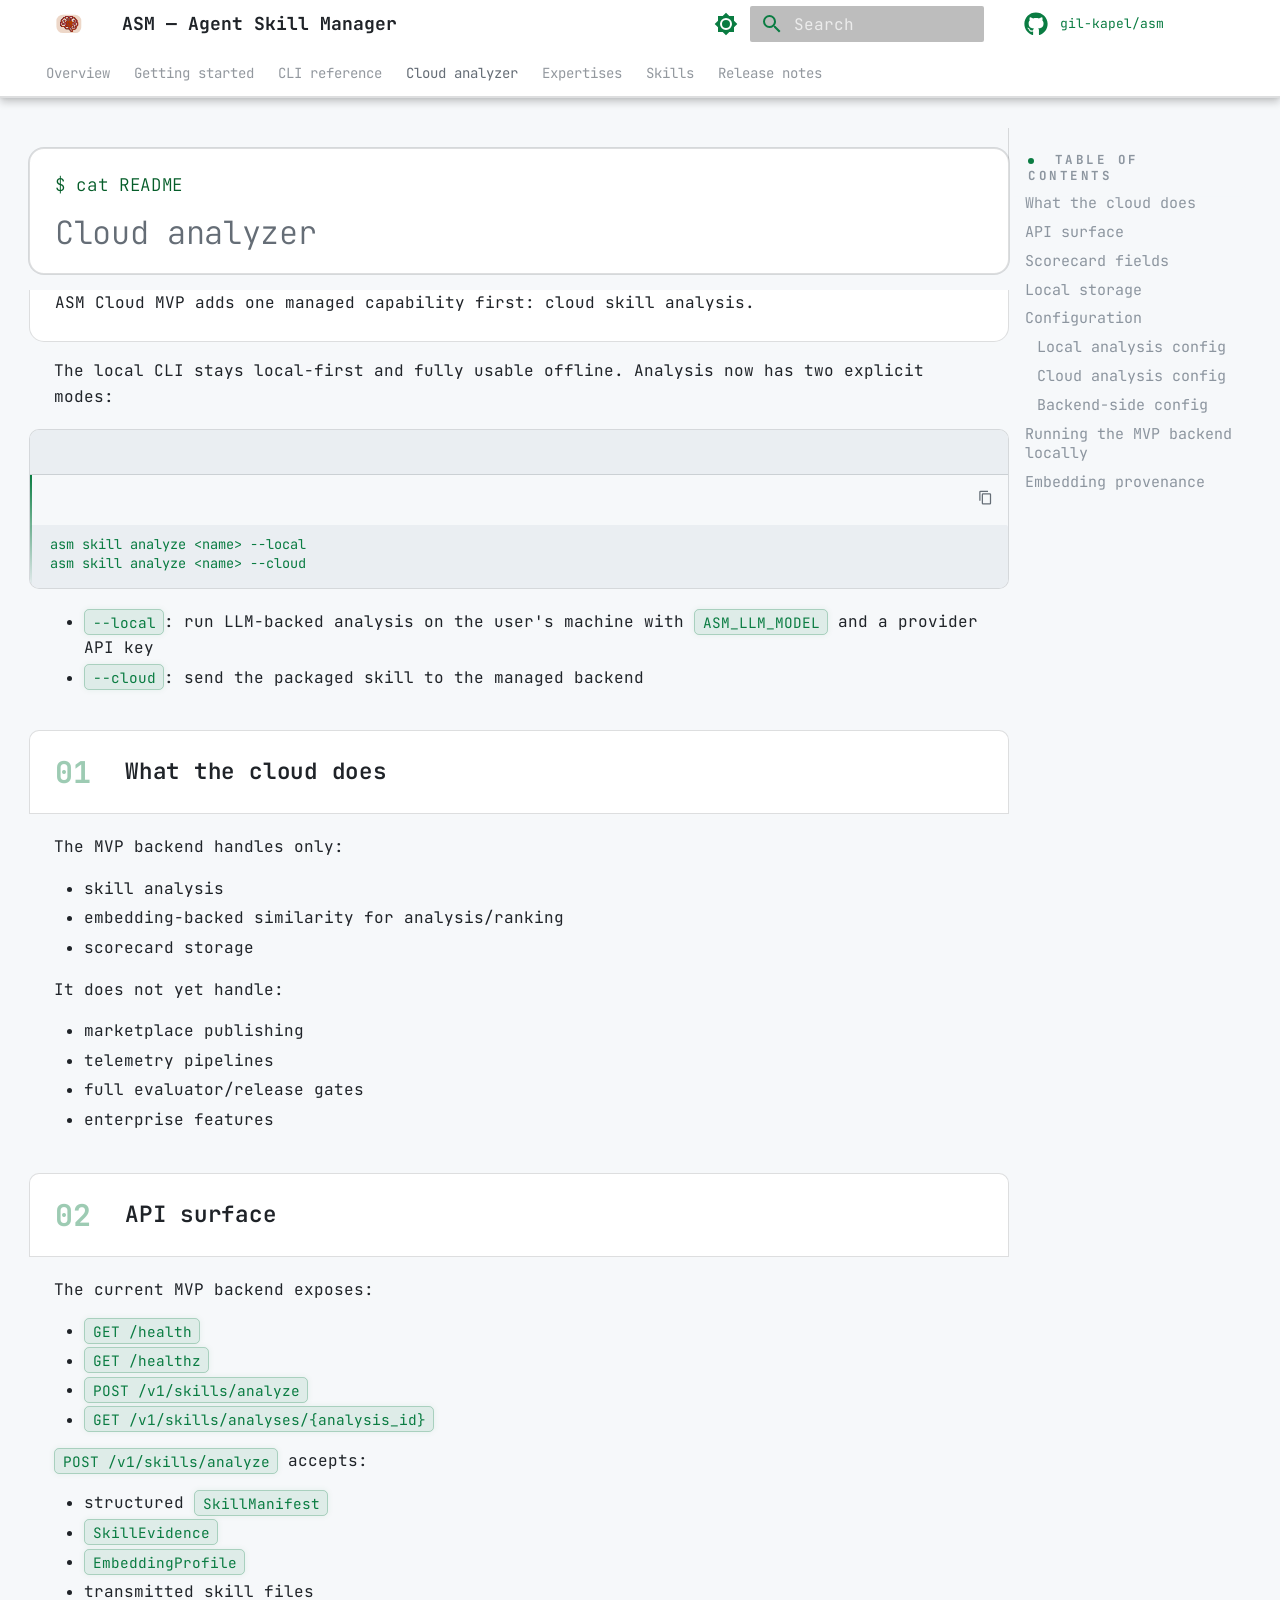
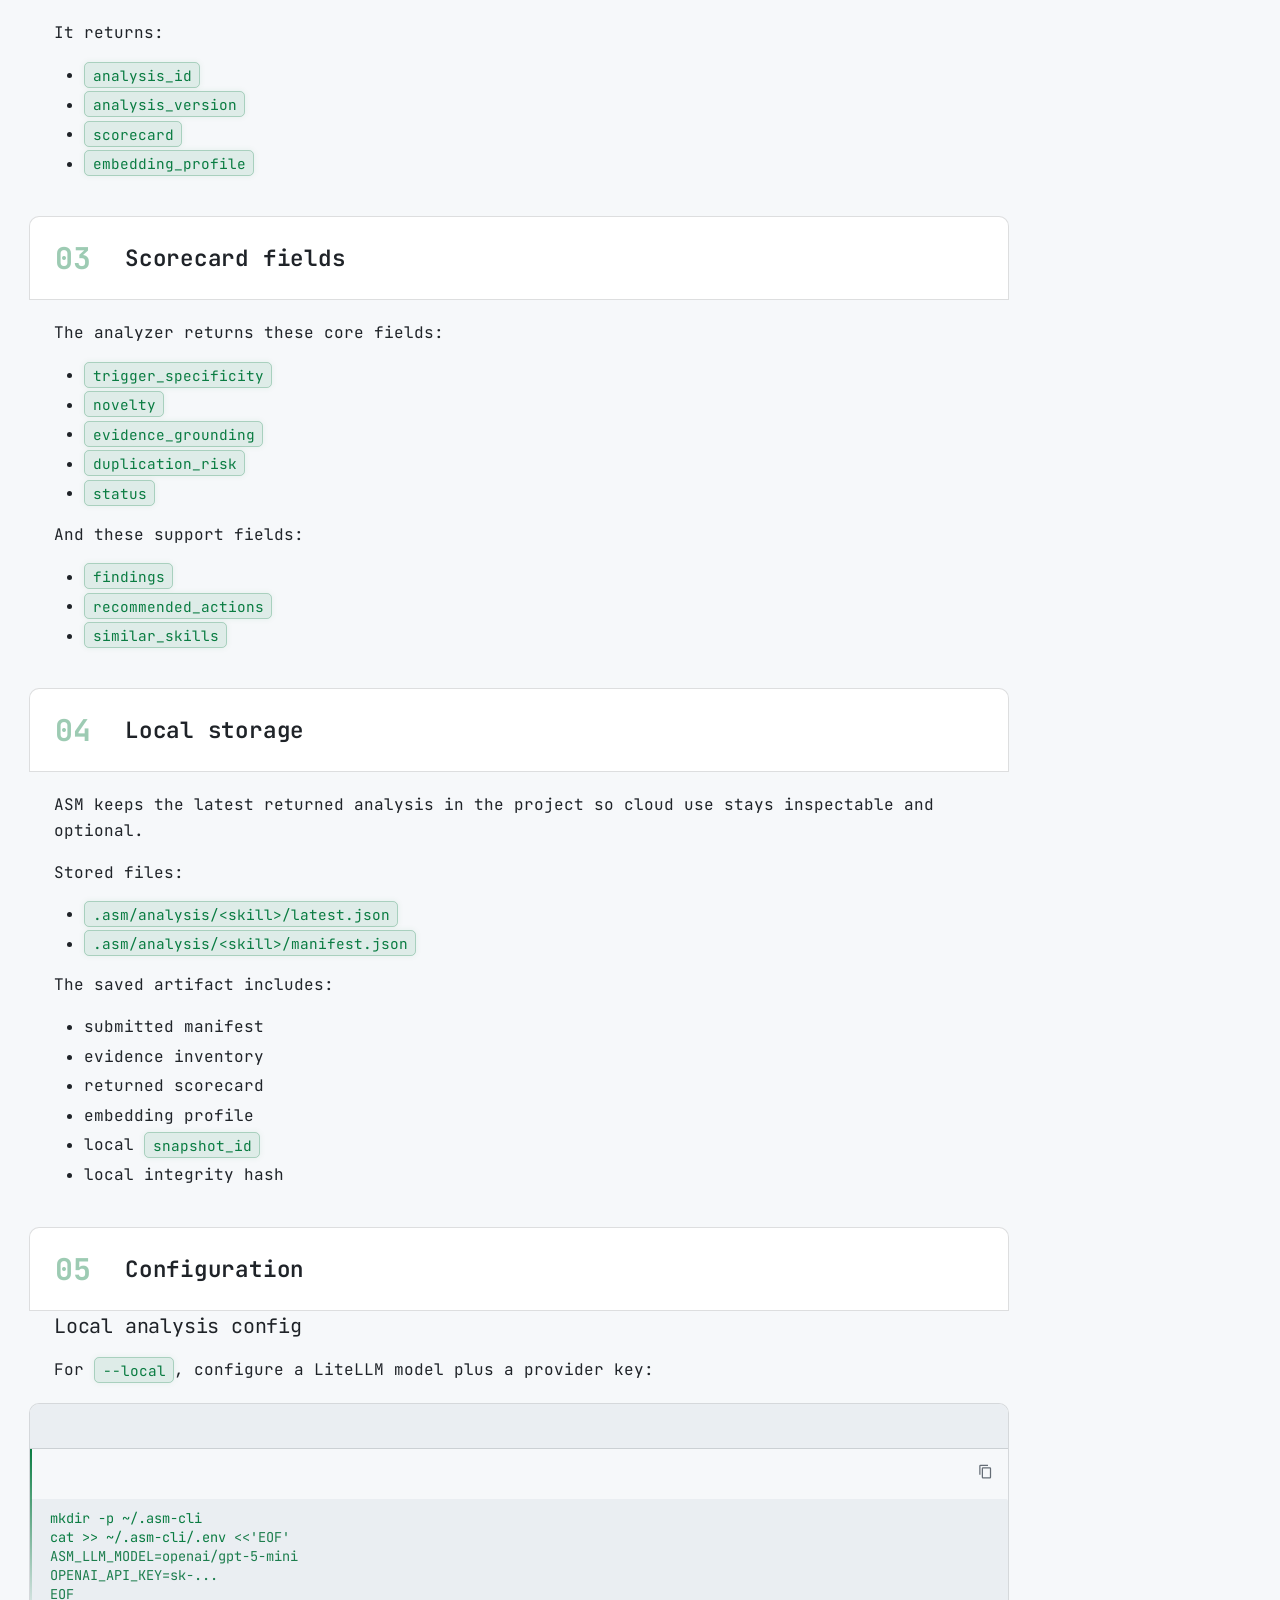
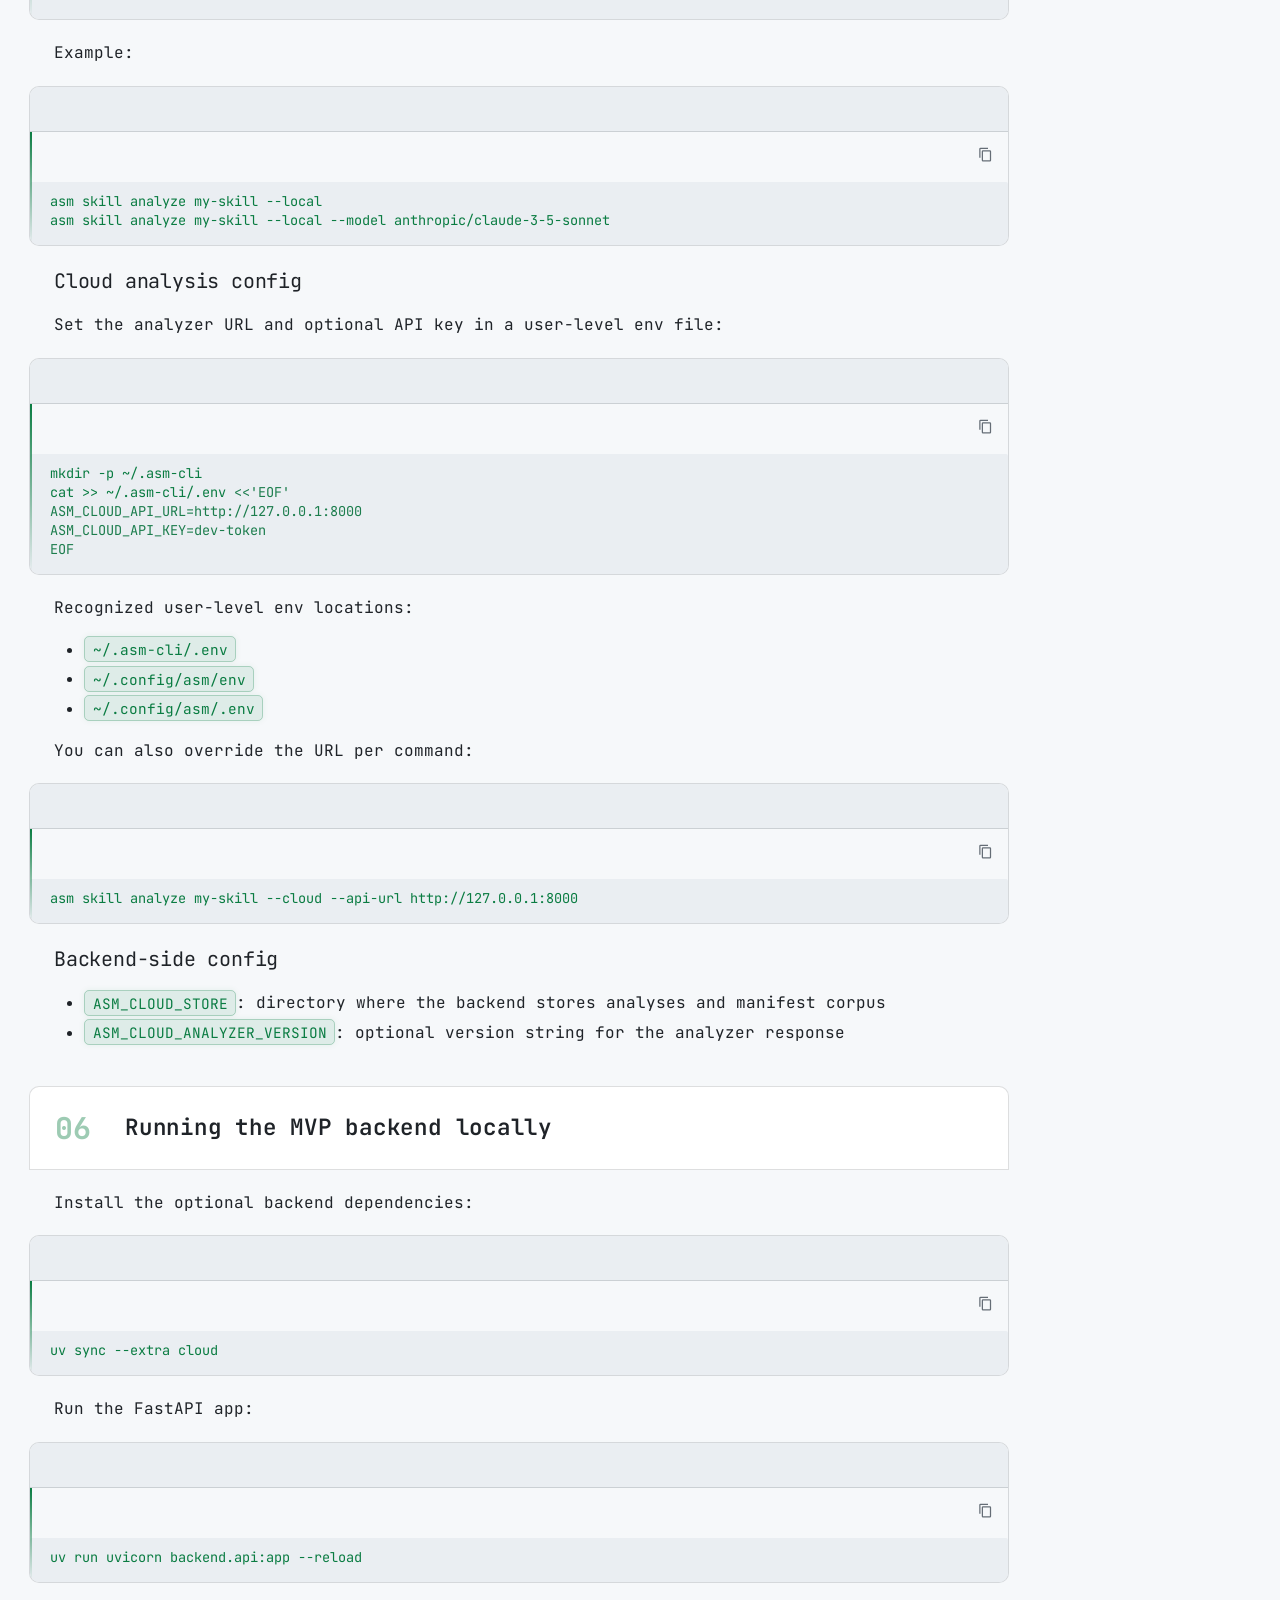
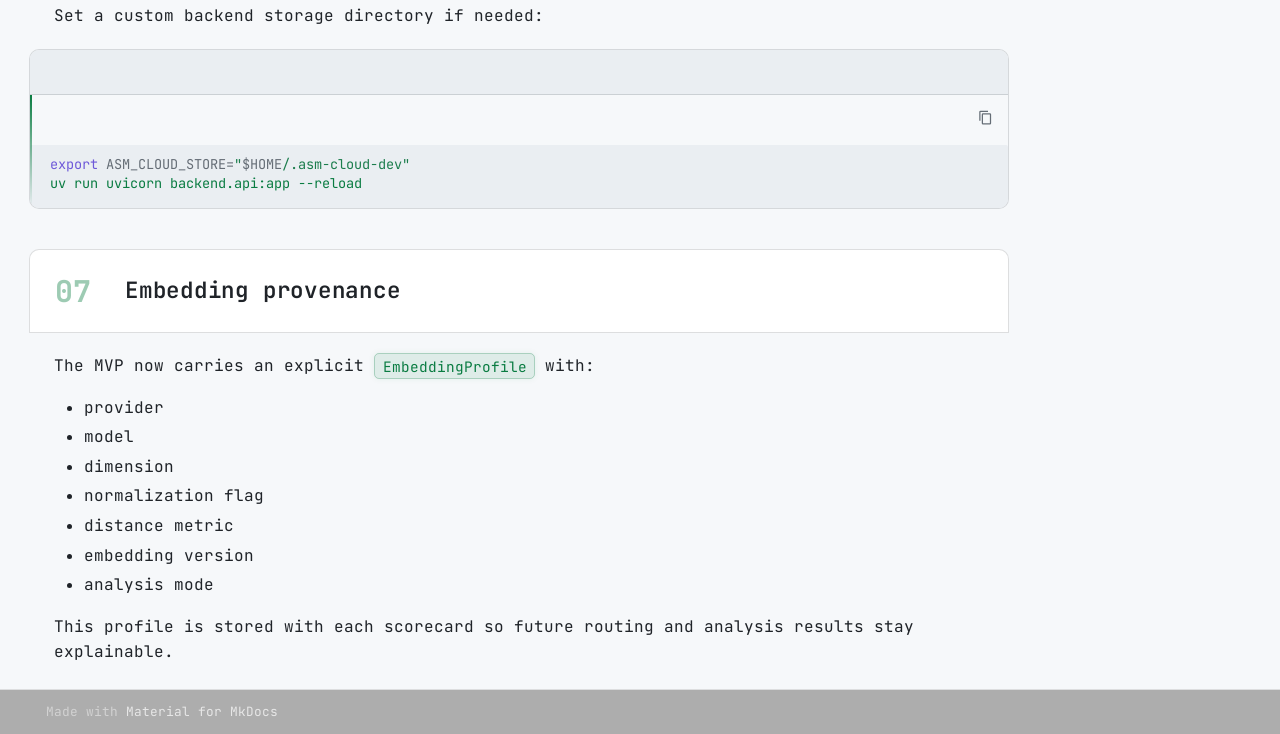
==== site/cloud-analyzer/index.html @ c27825d2 "add site, add skills analyzer and evaluator" ====
<!doctype html>
<html lang="en" class="no-js">
  <head>
    
      <meta charset="utf-8">
      <meta name="viewport" content="width=device-width,initial-scale=1">
      
        <meta name="description" content="Agent Skill Manager — SOTA expertise for IDE agents">
      
      
      
      
        <link rel="prev" href="../cli/">
      
      
        <link rel="next" href="../expertises/">
      
      
        
      
      
      <link rel="icon" href="../assets/asm-logo.svg">
      <meta name="generator" content="mkdocs-1.6.1, mkdocs-material-9.7.3">
    
    
      
        <title>Cloud analyzer - ASM — Agent Skill Manager</title>
      
    
    
      <link rel="stylesheet" href="../assets/stylesheets/main.484c7ddc.min.css">
      
        
        <link rel="stylesheet" href="../assets/stylesheets/palette.ab4e12ef.min.css">
      
      


    
    
      
    
    
      
        
        
        <link rel="preconnect" href="https://fonts.gstatic.com" crossorigin>
        <link rel="stylesheet" href="https://fonts.googleapis.com/css?family=JetBrains+Mono:300,300i,400,400i,700,700i%7CJetBrains+Mono:400,400i,700,700i&display=fallback">
        <style>:root{--md-text-font:"JetBrains Mono";--md-code-font:"JetBrains Mono"}</style>
      
    
    
      <link rel="stylesheet" href="../stylesheets/extra.css">
    
    <script>__md_scope=new URL("..",location),__md_hash=e=>[...e].reduce(((e,_)=>(e<<5)-e+_.charCodeAt(0)),0),__md_get=(e,_=localStorage,t=__md_scope)=>JSON.parse(_.getItem(t.pathname+"."+e)),__md_set=(e,_,t=localStorage,a=__md_scope)=>{try{t.setItem(a.pathname+"."+e,JSON.stringify(_))}catch(e){}}</script>
    
      

    
    
  </head>
  
  
    
    
      
    
    
    
    
    <body dir="ltr" data-md-color-scheme="default" data-md-color-primary="green" data-md-color-accent="cyan">
  
    
    <input class="md-toggle" data-md-toggle="drawer" type="checkbox" id="__drawer" autocomplete="off">
    <input class="md-toggle" data-md-toggle="search" type="checkbox" id="__search" autocomplete="off">
    <label class="md-overlay" for="__drawer"></label>
    <div data-md-component="skip">
      
        
        <a href="#cloud-analyzer" class="md-skip">
          Skip to content
        </a>
      
    </div>
    <div data-md-component="announce">
      
    </div>
    
    
      

  

<header class="md-header md-header--shadow md-header--lifted" data-md-component="header">
  <nav class="md-header__inner md-grid" aria-label="Header">
    <a href=".." title="ASM — Agent Skill Manager" class="md-header__button md-logo" aria-label="ASM — Agent Skill Manager" data-md-component="logo">
      
  <img src="../assets/asm-logo.svg" alt="logo">

    </a>
    <label class="md-header__button md-icon" for="__drawer">
      
      <svg xmlns="http://www.w3.org/2000/svg" viewBox="0 0 24 24"><path d="M3 6h18v2H3zm0 5h18v2H3zm0 5h18v2H3z"/></svg>
    </label>
    <div class="md-header__title" data-md-component="header-title">
      <div class="md-header__ellipsis">
        <div class="md-header__topic">
          <span class="md-ellipsis">
            ASM — Agent Skill Manager
          </span>
        </div>
        <div class="md-header__topic" data-md-component="header-topic">
          <span class="md-ellipsis">
            
              Cloud analyzer
            
          </span>
        </div>
      </div>
    </div>
    
      
        <form class="md-header__option" data-md-component="palette">
  
    
    
    
    <input class="md-option" data-md-color-media="(prefers-color-scheme: light)" data-md-color-scheme="default" data-md-color-primary="green" data-md-color-accent="cyan"  aria-label="Switch to dark mode"  type="radio" name="__palette" id="__palette_0">
    
      <label class="md-header__button md-icon" title="Switch to dark mode" for="__palette_1" hidden>
        <svg xmlns="http://www.w3.org/2000/svg" viewBox="0 0 24 24"><path d="M12 8a4 4 0 0 0-4 4 4 4 0 0 0 4 4 4 4 0 0 0 4-4 4 4 0 0 0-4-4m0 10a6 6 0 0 1-6-6 6 6 0 0 1 6-6 6 6 0 0 1 6 6 6 6 0 0 1-6 6m8-9.31V4h-4.69L12 .69 8.69 4H4v4.69L.69 12 4 15.31V20h4.69L12 23.31 15.31 20H20v-4.69L23.31 12z"/></svg>
      </label>
    
  
    
    
    
    <input class="md-option" data-md-color-media="(prefers-color-scheme: dark)" data-md-color-scheme="slate" data-md-color-primary="green" data-md-color-accent="cyan"  aria-label="Switch to light mode"  type="radio" name="__palette" id="__palette_1">
    
      <label class="md-header__button md-icon" title="Switch to light mode" for="__palette_0" hidden>
        <svg xmlns="http://www.w3.org/2000/svg" viewBox="0 0 24 24"><path d="M12 18c-.89 0-1.74-.2-2.5-.55C11.56 16.5 13 14.42 13 12s-1.44-4.5-3.5-5.45C10.26 6.2 11.11 6 12 6a6 6 0 0 1 6 6 6 6 0 0 1-6 6m8-9.31V4h-4.69L12 .69 8.69 4H4v4.69L.69 12 4 15.31V20h4.69L12 23.31 15.31 20H20v-4.69L23.31 12z"/></svg>
      </label>
    
  
</form>
      
    
    
      <script>var palette=__md_get("__palette");if(palette&&palette.color){if("(prefers-color-scheme)"===palette.color.media){var media=matchMedia("(prefers-color-scheme: light)"),input=document.querySelector(media.matches?"[data-md-color-media='(prefers-color-scheme: light)']":"[data-md-color-media='(prefers-color-scheme: dark)']");palette.color.media=input.getAttribute("data-md-color-media"),palette.color.scheme=input.getAttribute("data-md-color-scheme"),palette.color.primary=input.getAttribute("data-md-color-primary"),palette.color.accent=input.getAttribute("data-md-color-accent")}for(var[key,value]of Object.entries(palette.color))document.body.setAttribute("data-md-color-"+key,value)}</script>
    
    
    
      
      
        <label class="md-header__button md-icon" for="__search">
          
          <svg xmlns="http://www.w3.org/2000/svg" viewBox="0 0 24 24"><path d="M9.5 3A6.5 6.5 0 0 1 16 9.5c0 1.61-.59 3.09-1.56 4.23l.27.27h.79l5 5-1.5 1.5-5-5v-.79l-.27-.27A6.52 6.52 0 0 1 9.5 16 6.5 6.5 0 0 1 3 9.5 6.5 6.5 0 0 1 9.5 3m0 2C7 5 5 7 5 9.5S7 14 9.5 14 14 12 14 9.5 12 5 9.5 5"/></svg>
        </label>
        <div class="md-search" data-md-component="search" role="dialog">
  <label class="md-search__overlay" for="__search"></label>
  <div class="md-search__inner" role="search">
    <form class="md-search__form" name="search">
      <input type="text" class="md-search__input" name="query" aria-label="Search" placeholder="Search" autocapitalize="off" autocorrect="off" autocomplete="off" spellcheck="false" data-md-component="search-query" required>
      <label class="md-search__icon md-icon" for="__search">
        
        <svg xmlns="http://www.w3.org/2000/svg" viewBox="0 0 24 24"><path d="M9.5 3A6.5 6.5 0 0 1 16 9.5c0 1.61-.59 3.09-1.56 4.23l.27.27h.79l5 5-1.5 1.5-5-5v-.79l-.27-.27A6.52 6.52 0 0 1 9.5 16 6.5 6.5 0 0 1 3 9.5 6.5 6.5 0 0 1 9.5 3m0 2C7 5 5 7 5 9.5S7 14 9.5 14 14 12 14 9.5 12 5 9.5 5"/></svg>
        
        <svg xmlns="http://www.w3.org/2000/svg" viewBox="0 0 24 24"><path d="M20 11v2H8l5.5 5.5-1.42 1.42L4.16 12l7.92-7.92L13.5 5.5 8 11z"/></svg>
      </label>
      <nav class="md-search__options" aria-label="Search">
        
        <button type="reset" class="md-search__icon md-icon" title="Clear" aria-label="Clear" tabindex="-1">
          
          <svg xmlns="http://www.w3.org/2000/svg" viewBox="0 0 24 24"><path d="M19 6.41 17.59 5 12 10.59 6.41 5 5 6.41 10.59 12 5 17.59 6.41 19 12 13.41 17.59 19 19 17.59 13.41 12z"/></svg>
        </button>
      </nav>
      
        <div class="md-search__suggest" data-md-component="search-suggest"></div>
      
    </form>
    <div class="md-search__output">
      <div class="md-search__scrollwrap" tabindex="0" data-md-scrollfix>
        <div class="md-search-result" data-md-component="search-result">
          <div class="md-search-result__meta">
            Initializing search
          </div>
          <ol class="md-search-result__list" role="presentation"></ol>
        </div>
      </div>
    </div>
  </div>
</div>
      
    
    
      <div class="md-header__source">
        <a href="https://github.com/gil-kapel/asm" title="Go to repository" class="md-source" data-md-component="source">
  <div class="md-source__icon md-icon">
    
    <svg xmlns="http://www.w3.org/2000/svg" viewBox="0 0 512 512"><!--! Font Awesome Free 7.1.0 by @fontawesome - https://fontawesome.com License - https://fontawesome.com/license/free (Icons: CC BY 4.0, Fonts: SIL OFL 1.1, Code: MIT License) Copyright 2025 Fonticons, Inc.--><path d="M173.9 397.4c0 2-2.3 3.6-5.2 3.6-3.3.3-5.6-1.3-5.6-3.6 0-2 2.3-3.6 5.2-3.6 3-.3 5.6 1.3 5.6 3.6m-31.1-4.5c-.7 2 1.3 4.3 4.3 4.9 2.6 1 5.6 0 6.2-2s-1.3-4.3-4.3-5.2c-2.6-.7-5.5.3-6.2 2.3m44.2-1.7c-2.9.7-4.9 2.6-4.6 4.9.3 2 2.9 3.3 5.9 2.6 2.9-.7 4.9-2.6 4.6-4.6-.3-1.9-3-3.2-5.9-2.9M252.8 8C114.1 8 8 113.3 8 252c0 110.9 69.8 205.8 169.5 239.2 12.8 2.3 17.3-5.6 17.3-12.1 0-6.2-.3-40.4-.3-61.4 0 0-70 15-84.7-29.8 0 0-11.4-29.1-27.8-36.6 0 0-22.9-15.7 1.6-15.4 0 0 24.9 2 38.6 25.8 21.9 38.6 58.6 27.5 72.9 20.9 2.3-16 8.8-27.1 16-33.7-55.9-6.2-112.3-14.3-112.3-110.5 0-27.5 7.6-41.3 23.6-58.9-2.6-6.5-11.1-33.3 2.6-67.9 20.9-6.5 69 27 69 27 20-5.6 41.5-8.5 62.8-8.5s42.8 2.9 62.8 8.5c0 0 48.1-33.6 69-27 13.7 34.7 5.2 61.4 2.6 67.9 16 17.7 25.8 31.5 25.8 58.9 0 96.5-58.9 104.2-114.8 110.5 9.2 7.9 17 22.9 17 46.4 0 33.7-.3 75.4-.3 83.6 0 6.5 4.6 14.4 17.3 12.1C436.2 457.8 504 362.9 504 252 504 113.3 391.5 8 252.8 8M105.2 352.9c-1.3 1-1 3.3.7 5.2 1.6 1.6 3.9 2.3 5.2 1 1.3-1 1-3.3-.7-5.2-1.6-1.6-3.9-2.3-5.2-1m-10.8-8.1c-.7 1.3.3 2.9 2.3 3.9 1.6 1 3.6.7 4.3-.7.7-1.3-.3-2.9-2.3-3.9-2-.6-3.6-.3-4.3.7m32.4 35.6c-1.6 1.3-1 4.3 1.3 6.2 2.3 2.3 5.2 2.6 6.5 1 1.3-1.3.7-4.3-1.3-6.2-2.2-2.3-5.2-2.6-6.5-1m-11.4-14.7c-1.6 1-1.6 3.6 0 5.9s4.3 3.3 5.6 2.3c1.6-1.3 1.6-3.9 0-6.2-1.4-2.3-4-3.3-5.6-2"/></svg>
  </div>
  <div class="md-source__repository">
    gil-kapel/asm
  </div>
</a>
      </div>
    
  </nav>
  
    
      
<nav class="md-tabs" aria-label="Tabs" data-md-component="tabs">
  <div class="md-grid">
    <ul class="md-tabs__list">
      
        
  
  
  
  
    <li class="md-tabs__item">
      <a href=".." class="md-tabs__link">
        
  
  
    
  
  Overview

      </a>
    </li>
  

      
        
  
  
  
  
    <li class="md-tabs__item">
      <a href="../getting-started/" class="md-tabs__link">
        
  
  
    
  
  Getting started

      </a>
    </li>
  

      
        
  
  
  
  
    <li class="md-tabs__item">
      <a href="../cli/" class="md-tabs__link">
        
  
  
    
  
  CLI reference

      </a>
    </li>
  

      
        
  
  
  
    
  
  
    <li class="md-tabs__item md-tabs__item--active">
      <a href="./" class="md-tabs__link">
        
  
  
    
  
  Cloud analyzer

      </a>
    </li>
  

      
        
  
  
  
  
    <li class="md-tabs__item">
      <a href="../expertises/" class="md-tabs__link">
        
  
  
    
  
  Expertises

      </a>
    </li>
  

      
        
  
  
  
  
    
    
      <li class="md-tabs__item">
        <a href="../skills/authoring/" class="md-tabs__link">
          
  
  
  Skills

        </a>
      </li>
    
  

      
        
  
  
  
  
    <li class="md-tabs__item">
      <a href="../releases/" class="md-tabs__link">
        
  
  
    
  
  Release notes

      </a>
    </li>
  

      
    </ul>
  </div>
</nav>
    
  
</header>
    
    <div class="md-container" data-md-component="container">
      
      
        
      
      <main class="md-main" data-md-component="main">
        <div class="md-main__inner md-grid">
          
            
              
              <div class="md-sidebar md-sidebar--primary" data-md-component="sidebar" data-md-type="navigation" >
                <div class="md-sidebar__scrollwrap">
                  <div class="md-sidebar__inner">
                    


  


<nav class="md-nav md-nav--primary md-nav--lifted" aria-label="Navigation" data-md-level="0">
  <label class="md-nav__title" for="__drawer">
    <a href=".." title="ASM — Agent Skill Manager" class="md-nav__button md-logo" aria-label="ASM — Agent Skill Manager" data-md-component="logo">
      
  <img src="../assets/asm-logo.svg" alt="logo">

    </a>
    ASM — Agent Skill Manager
  </label>
  
    <div class="md-nav__source">
      <a href="https://github.com/gil-kapel/asm" title="Go to repository" class="md-source" data-md-component="source">
  <div class="md-source__icon md-icon">
    
    <svg xmlns="http://www.w3.org/2000/svg" viewBox="0 0 512 512"><!--! Font Awesome Free 7.1.0 by @fontawesome - https://fontawesome.com License - https://fontawesome.com/license/free (Icons: CC BY 4.0, Fonts: SIL OFL 1.1, Code: MIT License) Copyright 2025 Fonticons, Inc.--><path d="M173.9 397.4c0 2-2.3 3.6-5.2 3.6-3.3.3-5.6-1.3-5.6-3.6 0-2 2.3-3.6 5.2-3.6 3-.3 5.6 1.3 5.6 3.6m-31.1-4.5c-.7 2 1.3 4.3 4.3 4.9 2.6 1 5.6 0 6.2-2s-1.3-4.3-4.3-5.2c-2.6-.7-5.5.3-6.2 2.3m44.2-1.7c-2.9.7-4.9 2.6-4.6 4.9.3 2 2.9 3.3 5.9 2.6 2.9-.7 4.9-2.6 4.6-4.6-.3-1.9-3-3.2-5.9-2.9M252.8 8C114.1 8 8 113.3 8 252c0 110.9 69.8 205.8 169.5 239.2 12.8 2.3 17.3-5.6 17.3-12.1 0-6.2-.3-40.4-.3-61.4 0 0-70 15-84.7-29.8 0 0-11.4-29.1-27.8-36.6 0 0-22.9-15.7 1.6-15.4 0 0 24.9 2 38.6 25.8 21.9 38.6 58.6 27.5 72.9 20.9 2.3-16 8.8-27.1 16-33.7-55.9-6.2-112.3-14.3-112.3-110.5 0-27.5 7.6-41.3 23.6-58.9-2.6-6.5-11.1-33.3 2.6-67.9 20.9-6.5 69 27 69 27 20-5.6 41.5-8.5 62.8-8.5s42.8 2.9 62.8 8.5c0 0 48.1-33.6 69-27 13.7 34.7 5.2 61.4 2.6 67.9 16 17.7 25.8 31.5 25.8 58.9 0 96.5-58.9 104.2-114.8 110.5 9.2 7.9 17 22.9 17 46.4 0 33.7-.3 75.4-.3 83.6 0 6.5 4.6 14.4 17.3 12.1C436.2 457.8 504 362.9 504 252 504 113.3 391.5 8 252.8 8M105.2 352.9c-1.3 1-1 3.3.7 5.2 1.6 1.6 3.9 2.3 5.2 1 1.3-1 1-3.3-.7-5.2-1.6-1.6-3.9-2.3-5.2-1m-10.8-8.1c-.7 1.3.3 2.9 2.3 3.9 1.6 1 3.6.7 4.3-.7.7-1.3-.3-2.9-2.3-3.9-2-.6-3.6-.3-4.3.7m32.4 35.6c-1.6 1.3-1 4.3 1.3 6.2 2.3 2.3 5.2 2.6 6.5 1 1.3-1.3.7-4.3-1.3-6.2-2.2-2.3-5.2-2.6-6.5-1m-11.4-14.7c-1.6 1-1.6 3.6 0 5.9s4.3 3.3 5.6 2.3c1.6-1.3 1.6-3.9 0-6.2-1.4-2.3-4-3.3-5.6-2"/></svg>
  </div>
  <div class="md-source__repository">
    gil-kapel/asm
  </div>
</a>
    </div>
  
  <ul class="md-nav__list" data-md-scrollfix>
    
      
      
  
  
  
  
    <li class="md-nav__item">
      <a href=".." class="md-nav__link">
        
  
  
  <span class="md-ellipsis">
    
  
    Overview
  

    
  </span>
  
  

      </a>
    </li>
  

    
      
      
  
  
  
  
    <li class="md-nav__item">
      <a href="../getting-started/" class="md-nav__link">
        
  
  
  <span class="md-ellipsis">
    
  
    Getting started
  

    
  </span>
  
  

      </a>
    </li>
  

    
      
      
  
  
  
  
    <li class="md-nav__item">
      <a href="../cli/" class="md-nav__link">
        
  
  
  <span class="md-ellipsis">
    
  
    CLI reference
  

    
  </span>
  
  

      </a>
    </li>
  

    
      
      
  
  
    
  
  
  
    <li class="md-nav__item md-nav__item--active">
      
      <input class="md-nav__toggle md-toggle" type="checkbox" id="__toc">
      
      
        
      
      
        <label class="md-nav__link md-nav__link--active" for="__toc">
          
  
  
  <span class="md-ellipsis">
    
  
    Cloud analyzer
  

    
  </span>
  
  

          <span class="md-nav__icon md-icon"></span>
        </label>
      
      <a href="./" class="md-nav__link md-nav__link--active">
        
  
  
  <span class="md-ellipsis">
    
  
    Cloud analyzer
  

    
  </span>
  
  

      </a>
      
        

<nav class="md-nav md-nav--secondary" aria-label="Table of contents">
  
  
  
    
  
  
    <label class="md-nav__title" for="__toc">
      <span class="md-nav__icon md-icon"></span>
      Table of contents
    </label>
    <ul class="md-nav__list" data-md-component="toc" data-md-scrollfix>
      
        <li class="md-nav__item">
  <a href="#what-the-cloud-does" class="md-nav__link">
    <span class="md-ellipsis">
      
        What the cloud does
      
    </span>
  </a>
  
</li>
      
        <li class="md-nav__item">
  <a href="#api-surface" class="md-nav__link">
    <span class="md-ellipsis">
      
        API surface
      
    </span>
  </a>
  
</li>
      
        <li class="md-nav__item">
  <a href="#scorecard-fields" class="md-nav__link">
    <span class="md-ellipsis">
      
        Scorecard fields
      
    </span>
  </a>
  
</li>
      
        <li class="md-nav__item">
  <a href="#local-storage" class="md-nav__link">
    <span class="md-ellipsis">
      
        Local storage
      
    </span>
  </a>
  
</li>
      
        <li class="md-nav__item">
  <a href="#configuration" class="md-nav__link">
    <span class="md-ellipsis">
      
        Configuration
      
    </span>
  </a>
  
    <nav class="md-nav" aria-label="Configuration">
      <ul class="md-nav__list">
        
          <li class="md-nav__item">
  <a href="#local-analysis-config" class="md-nav__link">
    <span class="md-ellipsis">
      
        Local analysis config
      
    </span>
  </a>
  
</li>
        
          <li class="md-nav__item">
  <a href="#cloud-analysis-config" class="md-nav__link">
    <span class="md-ellipsis">
      
        Cloud analysis config
      
    </span>
  </a>
  
</li>
        
          <li class="md-nav__item">
  <a href="#backend-side-config" class="md-nav__link">
    <span class="md-ellipsis">
      
        Backend-side config
      
    </span>
  </a>
  
</li>
        
      </ul>
    </nav>
  
</li>
      
        <li class="md-nav__item">
  <a href="#running-the-mvp-backend-locally" class="md-nav__link">
    <span class="md-ellipsis">
      
        Running the MVP backend locally
      
    </span>
  </a>
  
</li>
      
        <li class="md-nav__item">
  <a href="#embedding-provenance" class="md-nav__link">
    <span class="md-ellipsis">
      
        Embedding provenance
      
    </span>
  </a>
  
</li>
      
    </ul>
  
</nav>
      
    </li>
  

    
      
      
  
  
  
  
    <li class="md-nav__item">
      <a href="../expertises/" class="md-nav__link">
        
  
  
  <span class="md-ellipsis">
    
  
    Expertises
  

    
  </span>
  
  

      </a>
    </li>
  

    
      
      
  
  
  
  
    
    
    
    
      
      
        
      
    
    
    <li class="md-nav__item md-nav__item--nested">
      
        
        
          
        
        <input class="md-nav__toggle md-toggle md-toggle--indeterminate" type="checkbox" id="__nav_6" >
        
          
          <label class="md-nav__link" for="__nav_6" id="__nav_6_label" tabindex="0">
            
  
  
  <span class="md-ellipsis">
    
  
    Skills
  

    
  </span>
  
  

            <span class="md-nav__icon md-icon"></span>
          </label>
        
        <nav class="md-nav" data-md-level="1" aria-labelledby="__nav_6_label" aria-expanded="false">
          <label class="md-nav__title" for="__nav_6">
            <span class="md-nav__icon md-icon"></span>
            
  
    Skills
  

          </label>
          <ul class="md-nav__list" data-md-scrollfix>
            
              
                
  
  
  
  
    <li class="md-nav__item">
      <a href="../skills/authoring/" class="md-nav__link">
        
  
  
  <span class="md-ellipsis">
    
  
    Authoring skills
  

    
  </span>
  
  

      </a>
    </li>
  

              
            
          </ul>
        </nav>
      
    </li>
  

    
      
      
  
  
  
  
    <li class="md-nav__item">
      <a href="../releases/" class="md-nav__link">
        
  
  
  <span class="md-ellipsis">
    
  
    Release notes
  

    
  </span>
  
  

      </a>
    </li>
  

    
  </ul>
</nav>
                  </div>
                </div>
              </div>
            
            
              
              <div class="md-sidebar md-sidebar--secondary" data-md-component="sidebar" data-md-type="toc" >
                <div class="md-sidebar__scrollwrap">
                  <div class="md-sidebar__inner">
                    

<nav class="md-nav md-nav--secondary" aria-label="Table of contents">
  
  
  
    
  
  
    <label class="md-nav__title" for="__toc">
      <span class="md-nav__icon md-icon"></span>
      Table of contents
    </label>
    <ul class="md-nav__list" data-md-component="toc" data-md-scrollfix>
      
        <li class="md-nav__item">
  <a href="#what-the-cloud-does" class="md-nav__link">
    <span class="md-ellipsis">
      
        What the cloud does
      
    </span>
  </a>
  
</li>
      
        <li class="md-nav__item">
  <a href="#api-surface" class="md-nav__link">
    <span class="md-ellipsis">
      
        API surface
      
    </span>
  </a>
  
</li>
      
        <li class="md-nav__item">
  <a href="#scorecard-fields" class="md-nav__link">
    <span class="md-ellipsis">
      
        Scorecard fields
      
    </span>
  </a>
  
</li>
      
        <li class="md-nav__item">
  <a href="#local-storage" class="md-nav__link">
    <span class="md-ellipsis">
      
        Local storage
      
    </span>
  </a>
  
</li>
      
        <li class="md-nav__item">
  <a href="#configuration" class="md-nav__link">
    <span class="md-ellipsis">
      
        Configuration
      
    </span>
  </a>
  
    <nav class="md-nav" aria-label="Configuration">
      <ul class="md-nav__list">
        
          <li class="md-nav__item">
  <a href="#local-analysis-config" class="md-nav__link">
    <span class="md-ellipsis">
      
        Local analysis config
      
    </span>
  </a>
  
</li>
        
          <li class="md-nav__item">
  <a href="#cloud-analysis-config" class="md-nav__link">
    <span class="md-ellipsis">
      
        Cloud analysis config
      
    </span>
  </a>
  
</li>
        
          <li class="md-nav__item">
  <a href="#backend-side-config" class="md-nav__link">
    <span class="md-ellipsis">
      
        Backend-side config
      
    </span>
  </a>
  
</li>
        
      </ul>
    </nav>
  
</li>
      
        <li class="md-nav__item">
  <a href="#running-the-mvp-backend-locally" class="md-nav__link">
    <span class="md-ellipsis">
      
        Running the MVP backend locally
      
    </span>
  </a>
  
</li>
      
        <li class="md-nav__item">
  <a href="#embedding-provenance" class="md-nav__link">
    <span class="md-ellipsis">
      
        Embedding provenance
      
    </span>
  </a>
  
</li>
      
    </ul>
  
</nav>
                  </div>
                </div>
              </div>
            
          
          
            <div class="md-content" data-md-component="content">
              
              <article class="md-content__inner md-typeset">
                
                  


  
  


<h1 id="cloud-analyzer">Cloud analyzer</h1>
<p>ASM Cloud MVP adds one managed capability first: cloud skill analysis.</p>
<p>The local CLI stays local-first and fully usable offline. Analysis now has two explicit modes:</p>
<div class="highlight"><pre><span></span><code><a id="__codelineno-0-1" name="__codelineno-0-1" href="#__codelineno-0-1"></a>asm<span class="w"> </span>skill<span class="w"> </span>analyze<span class="w"> </span>&lt;name&gt;<span class="w"> </span>--local
<a id="__codelineno-0-2" name="__codelineno-0-2" href="#__codelineno-0-2"></a>asm<span class="w"> </span>skill<span class="w"> </span>analyze<span class="w"> </span>&lt;name&gt;<span class="w"> </span>--cloud
</code></pre></div>
<ul>
<li><code>--local</code>: run LLM-backed analysis on the user's machine with <code>ASM_LLM_MODEL</code> and a provider API key</li>
<li><code>--cloud</code>: send the packaged skill to the managed backend</li>
</ul>
<h2 id="what-the-cloud-does">What the cloud does</h2>
<p>The MVP backend handles only:</p>
<ul>
<li>skill analysis</li>
<li>embedding-backed similarity for analysis/ranking</li>
<li>scorecard storage</li>
</ul>
<p>It does not yet handle:</p>
<ul>
<li>marketplace publishing</li>
<li>telemetry pipelines</li>
<li>full evaluator/release gates</li>
<li>enterprise features</li>
</ul>
<h2 id="api-surface">API surface</h2>
<p>The current MVP backend exposes:</p>
<ul>
<li><code>GET /health</code></li>
<li><code>GET /healthz</code></li>
<li><code>POST /v1/skills/analyze</code></li>
<li><code>GET /v1/skills/analyses/{analysis_id}</code></li>
</ul>
<p><code>POST /v1/skills/analyze</code> accepts:</p>
<ul>
<li>structured <code>SkillManifest</code></li>
<li><code>SkillEvidence</code></li>
<li><code>EmbeddingProfile</code></li>
<li>transmitted skill files</li>
</ul>
<p>It returns:</p>
<ul>
<li><code>analysis_id</code></li>
<li><code>analysis_version</code></li>
<li><code>scorecard</code></li>
<li><code>embedding_profile</code></li>
</ul>
<h2 id="scorecard-fields">Scorecard fields</h2>
<p>The analyzer returns these core fields:</p>
<ul>
<li><code>trigger_specificity</code></li>
<li><code>novelty</code></li>
<li><code>evidence_grounding</code></li>
<li><code>duplication_risk</code></li>
<li><code>status</code></li>
</ul>
<p>And these support fields:</p>
<ul>
<li><code>findings</code></li>
<li><code>recommended_actions</code></li>
<li><code>similar_skills</code></li>
</ul>
<h2 id="local-storage">Local storage</h2>
<p>ASM keeps the latest returned analysis in the project so cloud use stays inspectable and optional.</p>
<p>Stored files:</p>
<ul>
<li><code>.asm/analysis/&lt;skill&gt;/latest.json</code></li>
<li><code>.asm/analysis/&lt;skill&gt;/manifest.json</code></li>
</ul>
<p>The saved artifact includes:</p>
<ul>
<li>submitted manifest</li>
<li>evidence inventory</li>
<li>returned scorecard</li>
<li>embedding profile</li>
<li>local <code>snapshot_id</code></li>
<li>local integrity hash</li>
</ul>
<h2 id="configuration">Configuration</h2>
<h3 id="local-analysis-config">Local analysis config</h3>
<p>For <code>--local</code>, configure a LiteLLM model plus a provider key:</p>
<div class="highlight"><pre><span></span><code><a id="__codelineno-1-1" name="__codelineno-1-1" href="#__codelineno-1-1"></a>mkdir<span class="w"> </span>-p<span class="w"> </span>~/.asm-cli
<a id="__codelineno-1-2" name="__codelineno-1-2" href="#__codelineno-1-2"></a>cat<span class="w"> </span>&gt;&gt;<span class="w"> </span>~/.asm-cli/.env<span class="w"> </span><span class="s">&lt;&lt;&#39;EOF&#39;</span>
<a id="__codelineno-1-3" name="__codelineno-1-3" href="#__codelineno-1-3"></a><span class="s">ASM_LLM_MODEL=openai/gpt-5-mini</span>
<a id="__codelineno-1-4" name="__codelineno-1-4" href="#__codelineno-1-4"></a><span class="s">OPENAI_API_KEY=sk-...</span>
<a id="__codelineno-1-5" name="__codelineno-1-5" href="#__codelineno-1-5"></a><span class="s">EOF</span>
</code></pre></div>
<p>Example:</p>
<div class="highlight"><pre><span></span><code><a id="__codelineno-2-1" name="__codelineno-2-1" href="#__codelineno-2-1"></a>asm<span class="w"> </span>skill<span class="w"> </span>analyze<span class="w"> </span>my-skill<span class="w"> </span>--local
<a id="__codelineno-2-2" name="__codelineno-2-2" href="#__codelineno-2-2"></a>asm<span class="w"> </span>skill<span class="w"> </span>analyze<span class="w"> </span>my-skill<span class="w"> </span>--local<span class="w"> </span>--model<span class="w"> </span>anthropic/claude-3-5-sonnet
</code></pre></div>
<h3 id="cloud-analysis-config">Cloud analysis config</h3>
<p>Set the analyzer URL and optional API key in a user-level env file:</p>
<div class="highlight"><pre><span></span><code><a id="__codelineno-3-1" name="__codelineno-3-1" href="#__codelineno-3-1"></a>mkdir<span class="w"> </span>-p<span class="w"> </span>~/.asm-cli
<a id="__codelineno-3-2" name="__codelineno-3-2" href="#__codelineno-3-2"></a>cat<span class="w"> </span>&gt;&gt;<span class="w"> </span>~/.asm-cli/.env<span class="w"> </span><span class="s">&lt;&lt;&#39;EOF&#39;</span>
<a id="__codelineno-3-3" name="__codelineno-3-3" href="#__codelineno-3-3"></a><span class="s">ASM_CLOUD_API_URL=http://127.0.0.1:8000</span>
<a id="__codelineno-3-4" name="__codelineno-3-4" href="#__codelineno-3-4"></a><span class="s">ASM_CLOUD_API_KEY=dev-token</span>
<a id="__codelineno-3-5" name="__codelineno-3-5" href="#__codelineno-3-5"></a><span class="s">EOF</span>
</code></pre></div>
<p>Recognized user-level env locations:</p>
<ul>
<li><code>~/.asm-cli/.env</code></li>
<li><code>~/.config/asm/env</code></li>
<li><code>~/.config/asm/.env</code></li>
</ul>
<p>You can also override the URL per command:</p>
<div class="highlight"><pre><span></span><code><a id="__codelineno-4-1" name="__codelineno-4-1" href="#__codelineno-4-1"></a>asm<span class="w"> </span>skill<span class="w"> </span>analyze<span class="w"> </span>my-skill<span class="w"> </span>--cloud<span class="w"> </span>--api-url<span class="w"> </span>http://127.0.0.1:8000
</code></pre></div>
<h3 id="backend-side-config">Backend-side config</h3>
<ul>
<li><code>ASM_CLOUD_STORE</code>: directory where the backend stores analyses and manifest corpus</li>
<li><code>ASM_CLOUD_ANALYZER_VERSION</code>: optional version string for the analyzer response</li>
</ul>
<h2 id="running-the-mvp-backend-locally">Running the MVP backend locally</h2>
<p>Install the optional backend dependencies:</p>
<div class="highlight"><pre><span></span><code><a id="__codelineno-5-1" name="__codelineno-5-1" href="#__codelineno-5-1"></a>uv<span class="w"> </span>sync<span class="w"> </span>--extra<span class="w"> </span>cloud
</code></pre></div>
<p>Run the FastAPI app:</p>
<div class="highlight"><pre><span></span><code><a id="__codelineno-6-1" name="__codelineno-6-1" href="#__codelineno-6-1"></a>uv<span class="w"> </span>run<span class="w"> </span>uvicorn<span class="w"> </span>backend.api:app<span class="w"> </span>--reload
</code></pre></div>
<p>Set a custom backend storage directory if needed:</p>
<div class="highlight"><pre><span></span><code><a id="__codelineno-7-1" name="__codelineno-7-1" href="#__codelineno-7-1"></a><span class="nb">export</span><span class="w"> </span><span class="nv">ASM_CLOUD_STORE</span><span class="o">=</span><span class="s2">&quot;</span><span class="nv">$HOME</span><span class="s2">/.asm-cloud-dev&quot;</span>
<a id="__codelineno-7-2" name="__codelineno-7-2" href="#__codelineno-7-2"></a>uv<span class="w"> </span>run<span class="w"> </span>uvicorn<span class="w"> </span>backend.api:app<span class="w"> </span>--reload
</code></pre></div>
<h2 id="embedding-provenance">Embedding provenance</h2>
<p>The MVP now carries an explicit <code>EmbeddingProfile</code> with:</p>
<ul>
<li>provider</li>
<li>model</li>
<li>dimension</li>
<li>normalization flag</li>
<li>distance metric</li>
<li>embedding version</li>
<li>analysis mode</li>
</ul>
<p>This profile is stored with each scorecard so future routing and analysis results stay explainable.</p>







  
  






                
              </article>
            </div>
          
          
<script>var target=document.getElementById(location.hash.slice(1));target&&target.name&&(target.checked=target.name.startsWith("__tabbed_"))</script>
        </div>
        
          <button type="button" class="md-top md-icon" data-md-component="top" hidden>
  
  <svg xmlns="http://www.w3.org/2000/svg" viewBox="0 0 24 24"><path d="M13 20h-2V8l-5.5 5.5-1.42-1.42L12 4.16l7.92 7.92-1.42 1.42L13 8z"/></svg>
  Back to top
</button>
        
      </main>
      
        <footer class="md-footer">
  
  <div class="md-footer-meta md-typeset">
    <div class="md-footer-meta__inner md-grid">
      <div class="md-copyright">
  
  
    Made with
    <a href="https://squidfunk.github.io/mkdocs-material/" target="_blank" rel="noopener">
      Material for MkDocs
    </a>
  
</div>
      
    </div>
  </div>
</footer>
      
    </div>
    <div class="md-dialog" data-md-component="dialog">
      <div class="md-dialog__inner md-typeset"></div>
    </div>
    
    
    
      
      
      <script id="__config" type="application/json">{"annotate": null, "base": "..", "features": ["navigation.sections", "navigation.expand", "navigation.instant", "navigation.tracking", "navigation.tabs", "navigation.tabs.sticky", "navigation.top", "content.code.copy", "search.highlight", "search.suggest", "toc.follow"], "search": "../assets/javascripts/workers/search.2c215733.min.js", "tags": null, "translations": {"clipboard.copied": "Copied to clipboard", "clipboard.copy": "Copy to clipboard", "search.result.more.one": "1 more on this page", "search.result.more.other": "# more on this page", "search.result.none": "No matching documents", "search.result.one": "1 matching document", "search.result.other": "# matching documents", "search.result.placeholder": "Type to start searching", "search.result.term.missing": "Missing", "select.version": "Select version"}, "version": null}</script>
    
    
      <script src="../assets/javascripts/bundle.79ae519e.min.js"></script>
      
    
  </body>
</html>
---- site/assets/stylesheets/main.484c7ddc.min.css ----
@charset "UTF-8";html{-webkit-text-size-adjust:none;-moz-text-size-adjust:none;text-size-adjust:none;box-sizing:border-box}*,:after,:before{box-sizing:inherit}@media (prefers-reduced-motion){*,:after,:before{transition:none!important}}body{margin:0}a,button,input,label{-webkit-tap-highlight-color:transparent}a{color:inherit;text-decoration:none}hr{border:0;box-sizing:initial;display:block;height:.05rem;overflow:visible;padding:0}small{font-size:80%}sub,sup{line-height:1em}img{border-style:none}table{border-collapse:initial;border-spacing:0}td,th{font-weight:400;vertical-align:top}button{background:#0000;border:0;font-family:inherit;font-size:inherit;margin:0;padding:0}input{border:0;outline:none}:root{--md-primary-fg-color:#4051b5;--md-primary-fg-color--light:#5d6cc0;--md-primary-fg-color--dark:#303fa1;--md-primary-bg-color:#fff;--md-primary-bg-color--light:#ffffffb3;--md-accent-fg-color:#526cfe;--md-accent-fg-color--transparent:#526cfe1a;--md-accent-bg-color:#fff;--md-accent-bg-color--light:#ffffffb3}[data-md-color-scheme=default]{color-scheme:light}[data-md-color-scheme=default] img[src$="#gh-dark-mode-only"],[data-md-color-scheme=default] img[src$="#only-dark"]{display:none}:root,[data-md-color-scheme=default]{--md-hue:225deg;--md-default-fg-color:#000000de;--md-default-fg-color--light:#0000008a;--md-default-fg-color--lighter:#00000052;--md-default-fg-color--lightest:#00000012;--md-default-bg-color:#fff;--md-default-bg-color--light:#ffffffb3;--md-default-bg-color--lighter:#ffffff4d;--md-default-bg-color--lightest:#ffffff1f;--md-code-fg-color:#36464e;--md-code-bg-color:#f5f5f5;--md-code-bg-color--light:#f5f5f5b3;--md-code-bg-color--lighter:#f5f5f54d;--md-code-hl-color:#4287ff;--md-code-hl-color--light:#4287ff1a;--md-code-hl-number-color:#d52a2a;--md-code-hl-special-color:#db1457;--md-code-hl-function-color:#a846b9;--md-code-hl-constant-color:#6e59d9;--md-code-hl-keyword-color:#3f6ec6;--md-code-hl-string-color:#1c7d4d;--md-code-hl-name-color:var(--md-code-fg-color);--md-code-hl-operator-color:var(--md-default-fg-color--light);--md-code-hl-punctuation-color:var(--md-default-fg-color--light);--md-code-hl-comment-color:var(--md-default-fg-color--light);--md-code-hl-generic-color:var(--md-default-fg-color--light);--md-code-hl-variable-color:var(--md-default-fg-color--light);--md-typeset-color:var(--md-default-fg-color);--md-typeset-a-color:var(--md-primary-fg-color);--md-typeset-del-color:#f5503d26;--md-typeset-ins-color:#0bd57026;--md-typeset-kbd-color:#fafafa;--md-typeset-kbd-accent-color:#fff;--md-typeset-kbd-border-color:#b8b8b8;--md-typeset-mark-color:#ffff0080;--md-typeset-table-color:#0000001f;--md-typeset-table-color--light:rgba(0,0,0,.035);--md-admonition-fg-color:var(--md-default-fg-color);--md-admonition-bg-color:var(--md-default-bg-color);--md-warning-fg-color:#000000de;--md-warning-bg-color:#ff9;--md-footer-fg-color:#fff;--md-footer-fg-color--light:#ffffffb3;--md-footer-fg-color--lighter:#ffffff73;--md-footer-bg-color:#000000de;--md-footer-bg-color--dark:#00000052;--md-shadow-z1:0 0.2rem 0.5rem #0000000d,0 0 0.05rem #0000001a;--md-shadow-z2:0 0.2rem 0.5rem #0000001a,0 0 0.05rem #00000040;--md-shadow-z3:0 0.2rem 0.5rem #0003,0 0 0.05rem #00000059}.md-icon svg{fill:currentcolor;display:block;height:1.2rem;width:1.2rem}body{-webkit-font-smoothing:antialiased;-moz-osx-font-smoothing:grayscale;--md-text-font-family:var(--md-text-font,_),-apple-system,BlinkMacSystemFont,Helvetica,Arial,sans-serif;--md-code-font-family:var(--md-code-font,_),SFMono-Regular,Consolas,Menlo,monospace}aside,body,input{font-feature-settings:"kern","liga";color:var(--md-typeset-color);font-family:var(--md-text-font-family)}code,kbd,pre{font-feature-settings:"kern";font-family:var(--md-code-font-family)}:root{--md-typeset-table-sort-icon:url('data:image/svg+xml;charset=utf-8,<svg xmlns="http://www.w3.org/2000/svg" viewBox="0 0 24 24"><path d="m18 21-4-4h3V7h-3l4-4 4 4h-3v10h3M2 19v-2h10v2M2 13v-2h7v2M2 7V5h4v2z"/></svg>');--md-typeset-table-sort-icon--asc:url('data:image/svg+xml;charset=utf-8,<svg xmlns="http://www.w3.org/2000/svg" viewBox="0 0 24 24"><path d="M19 17h3l-4 4-4-4h3V3h2M2 17h10v2H2M6 5v2H2V5m0 6h7v2H2z"/></svg>');--md-typeset-table-sort-icon--desc:url('data:image/svg+xml;charset=utf-8,<svg xmlns="http://www.w3.org/2000/svg" viewBox="0 0 24 24"><path d="M19 7h3l-4-4-4 4h3v14h2M2 17h10v2H2M6 5v2H2V5m0 6h7v2H2z"/></svg>')}.md-typeset{-webkit-print-color-adjust:exact;color-adjust:exact;font-size:.8rem;line-height:1.6;overflow-wrap:break-word}@media print{.md-typeset{font-size:.68rem}}.md-typeset blockquote,.md-typeset dl,.md-typeset figure,.md-typeset ol,.md-typeset pre,.md-typeset ul{margin-bottom:1em;margin-top:1em}.md-typeset h1{color:var(--md-default-fg-color--light);font-size:2em;line-height:1.3;margin:0 0 1.25em}.md-typeset h1,.md-typeset h2{font-weight:300;letter-spacing:-.01em}.md-typeset h2{font-size:1.5625em;line-height:1.4;margin:1.6em 0 .64em}.md-typeset h3{font-size:1.25em;font-weight:400;letter-spacing:-.01em;line-height:1.5;margin:1.6em 0 .8em}.md-typeset h2+h3{margin-top:.8em}.md-typeset h4{font-weight:700;letter-spacing:-.01em;margin:1em 0}.md-typeset h5,.md-typeset h6{color:var(--md-default-fg-color--light);font-size:.8em;font-weight:700;letter-spacing:-.01em;margin:1.25em 0}.md-typeset h5{text-transform:uppercase}.md-typeset h5 code{text-transform:none}.md-typeset hr{border-bottom:.05rem solid var(--md-default-fg-color--lightest);display:flow-root;margin:1.5em 0}.md-typeset a{color:var(--md-typeset-a-color);word-break:break-word}.md-typeset a,.md-typeset a:before{transition:color 125ms}.md-typeset a:focus,.md-typeset a:hover{color:var(--md-accent-fg-color)}.md-typeset a:focus code,.md-typeset a:hover code{background-color:var(--md-accent-fg-color--transparent);color:var(--md-accent-fg-color)}.md-typeset a code{color:var(--md-typeset-a-color)}.md-typeset a.focus-visible{outline-color:var(--md-accent-fg-color);outline-offset:.2rem}.md-typeset code,.md-typeset kbd,.md-typeset pre{color:var(--md-code-fg-color);direction:ltr;font-variant-ligatures:none;transition:background-color 125ms}@media print{.md-typeset code,.md-typeset kbd,.md-typeset pre{white-space:pre-wrap}}.md-typeset code{background-color:var(--md-code-bg-color);border-radius:.1rem;-webkit-box-decoration-break:clone;box-decoration-break:clone;font-size:.85em;padding:0 .2941176471em;transition:color 125ms,background-color 125ms;word-break:break-word}.md-typeset code:not(.focus-visible){-webkit-tap-highlight-color:transparent;outline:none}.md-typeset pre{display:flow-root;line-height:1.4;position:relative}.md-typeset pre>code{-webkit-box-decoration-break:slice;box-decoration-break:slice;box-shadow:none;display:block;margin:0;outline-color:var(--md-accent-fg-color);overflow:auto;padding:.7720588235em 1.1764705882em;scrollbar-color:var(--md-default-fg-color--lighter) #0000;scrollbar-width:thin;touch-action:auto;word-break:normal}.md-typeset pre>code:hover{scrollbar-color:var(--md-accent-fg-color) #0000}.md-typeset pre>code::-webkit-scrollbar{height:.2rem;width:.2rem}.md-typeset pre>code::-webkit-scrollbar-thumb{background-color:var(--md-default-fg-color--lighter)}.md-typeset pre>code::-webkit-scrollbar-thumb:hover{background-color:var(--md-accent-fg-color)}.md-typeset kbd{background-color:var(--md-typeset-kbd-color);border-radius:.1rem;box-shadow:0 .1rem 0 .05rem var(--md-typeset-kbd-border-color),0 .1rem 0 var(--md-typeset-kbd-border-color),0 -.1rem .2rem var(--md-typeset-kbd-accent-color) inset;color:var(--md-default-fg-color);display:inline-block;font-size:.75em;padding:0 .6666666667em;vertical-align:text-top;word-break:break-word}.md-typeset mark{background-color:var(--md-typeset-mark-color);-webkit-box-decoration-break:clone;box-decoration-break:clone;color:inherit;word-break:break-word}.md-typeset abbr{cursor:help;text-decoration:none}.md-typeset [data-preview],.md-typeset abbr{border-bottom:.05rem dotted var(--md-default-fg-color--light)}.md-typeset small{opacity:.75}[dir=ltr] .md-typeset sub,[dir=ltr] .md-typeset sup{margin-left:.078125em}[dir=rtl] .md-typeset sub,[dir=rtl] .md-typeset sup{margin-right:.078125em}[dir=ltr] .md-typeset blockquote{padding-left:.6rem}[dir=rtl] .md-typeset blockquote{padding-right:.6rem}[dir=ltr] .md-typeset blockquote{border-left:.2rem solid var(--md-default-fg-color--lighter)}[dir=rtl] .md-typeset blockquote{border-right:.2rem solid var(--md-default-fg-color--lighter)}.md-typeset blockquote{color:var(--md-default-fg-color--light);margin-left:0;margin-right:0}.md-typeset ul{list-style-type:disc}.md-typeset ul[type]{list-style-type:revert-layer}[dir=ltr] .md-typeset ol,[dir=ltr] .md-typeset ul{margin-left:.625em}[dir=rtl] .md-typeset ol,[dir=rtl] .md-typeset ul{margin-right:.625em}.md-typeset ol,.md-typeset ul{padding:0}.md-typeset ol:not([hidden]),.md-typeset ul:not([hidden]){display:flow-root}.md-typeset ol ol,.md-typeset ul ol{list-style-type:lower-alpha}.md-typeset ol ol ol,.md-typeset ul ol ol{list-style-type:lower-roman}.md-typeset ol ol ol ol,.md-typeset ul ol ol ol{list-style-type:upper-alpha}.md-typeset ol ol ol ol ol,.md-typeset ul ol ol ol ol{list-style-type:upper-roman}.md-typeset ol[type],.md-typeset ul[type]{list-style-type:revert-layer}[dir=ltr] .md-typeset ol li,[dir=ltr] .md-typeset ul li{margin-left:1.25em}[dir=rtl] .md-typeset ol li,[dir=rtl] .md-typeset ul li{margin-right:1.25em}.md-typeset ol li,.md-typeset ul li{margin-bottom:.5em}.md-typeset ol li blockquote,.md-typeset ol li p,.md-typeset ul li blockquote,.md-typeset ul li p{margin:.5em 0}.md-typeset ol li:last-child,.md-typeset ul li:last-child{margin-bottom:0}[dir=ltr] .md-typeset ol li ol,[dir=ltr] .md-typeset ol li ul,[dir=ltr] .md-typeset ul li ol,[dir=ltr] .md-typeset ul li ul{margin-left:.625em}[dir=rtl] .md-typeset ol li ol,[dir=rtl] .md-typeset ol li ul,[dir=rtl] .md-typeset ul li ol,[dir=rtl] .md-typeset ul li ul{margin-right:.625em}.md-typeset ol li ol,.md-typeset ol li ul,.md-typeset ul li ol,.md-typeset ul li ul{margin-bottom:.5em;margin-top:.5em}[dir=ltr] .md-typeset dd{margin-left:1.875em}[dir=rtl] .md-typeset dd{margin-right:1.875em}.md-typeset dd{margin-bottom:1.5em;margin-top:1em}.md-typeset img,.md-typeset svg,.md-typeset video{height:auto;max-width:100%}.md-typeset img[align=left]{margin:1em 1em 1em 0}.md-typeset img[align=right]{margin:1em 0 1em 1em}.md-typeset img[align]:only-child{margin-top:0}.md-typeset figure{display:flow-root;margin:1em auto;max-width:100%;text-align:center;width:fit-content}.md-typeset figure img{display:block;margin:0 auto}.md-typeset figcaption{font-style:italic;margin:1em auto;max-width:24rem}.md-typeset iframe{max-width:100%}.md-typeset table:not([class]){background-color:var(--md-default-bg-color);border:.05rem solid var(--md-typeset-table-color);border-radius:.1rem;display:inline-block;font-size:.64rem;max-width:100%;overflow:auto;touch-action:auto}@media print{.md-typeset table:not([class]){display:table}}.md-typeset table:not([class])+*{margin-top:1.5em}.md-typeset table:not([class]) td>:first-child,.md-typeset table:not([class]) th>:first-child{margin-top:0}.md-typeset table:not([class]) td>:last-child,.md-typeset table:not([class]) th>:last-child{margin-bottom:0}.md-typeset table:not([class]) td:not([align]),.md-typeset table:not([class]) th:not([align]){text-align:left}[dir=rtl] .md-typeset table:not([class]) td:not([align]),[dir=rtl] .md-typeset table:not([class]) th:not([align]){text-align:right}.md-typeset table:not([class]) th{font-weight:700;min-width:5rem;padding:.9375em 1.25em;vertical-align:top}.md-typeset table:not([class]) td{border-top:.05rem solid var(--md-typeset-table-color);padding:.9375em 1.25em;vertical-align:top}.md-typeset table:not([class]) tbody tr{transition:background-color 125ms}.md-typeset table:not([class]) tbody tr:hover{background-color:var(--md-typeset-table-color--light);box-shadow:0 .05rem 0 var(--md-default-bg-color) inset}.md-typeset table:not([class]) a{word-break:normal}.md-typeset table th[role=columnheader]{cursor:pointer}[dir=ltr] .md-typeset table th[role=columnheader]:after{margin-left:.5em}[dir=rtl] .md-typeset table th[role=columnheader]:after{margin-right:.5em}.md-typeset table th[role=columnheader]:after{content:"";display:inline-block;height:1.2em;-webkit-mask-image:var(--md-typeset-table-sort-icon);mask-image:var(--md-typeset-table-sort-icon);-webkit-mask-repeat:no-repeat;mask-repeat:no-repeat;-webkit-mask-size:contain;mask-size:contain;transition:background-color 125ms;vertical-align:text-bottom;width:1.2em}.md-typeset table th[role=columnheader]:hover:after{background-color:var(--md-default-fg-color--lighter)}.md-typeset table th[role=columnheader][aria-sort=ascending]:after{background-color:var(--md-default-fg-color--light);-webkit-mask-image:var(--md-typeset-table-sort-icon--asc);mask-image:var(--md-typeset-table-sort-icon--asc)}.md-typeset table th[role=columnheader][aria-sort=descending]:after{background-color:var(--md-default-fg-color--light);-webkit-mask-image:var(--md-typeset-table-sort-icon--desc);mask-image:var(--md-typeset-table-sort-icon--desc)}.md-typeset__scrollwrap{margin:1em -.8rem;overflow-x:auto;touch-action:auto}.md-typeset__table{display:inline-block;margin-bottom:.5em;padding:0 .8rem}@media print{.md-typeset__table{display:block}}html .md-typeset__table table{display:table;margin:0;overflow:hidden;width:100%}@media screen and (max-width:44.984375em){.md-content__inner>pre{margin:1em -.8rem}.md-content__inner>pre code{border-radius:0}}.md-typeset .md-author{border-radius:100%;display:block;flex-shrink:0;height:1.6rem;overflow:hidden;position:relative;transition:color 125ms,transform 125ms;width:1.6rem}.md-typeset .md-author img{display:block}.md-typeset .md-author--more{background:var(--md-default-fg-color--lightest);color:var(--md-default-fg-color--lighter);font-size:.6rem;font-weight:700;line-height:1.6rem;text-align:center}.md-typeset .md-author--long{height:2.4rem;width:2.4rem}.md-typeset a.md-author{transform:scale(1)}.md-typeset a.md-author img{border-radius:100%;filter:grayscale(100%) opacity(75%);transition:filter 125ms}.md-typeset a.md-author:focus,.md-typeset a.md-author:hover{transform:scale(1.1);z-index:1}.md-typeset a.md-author:focus img,.md-typeset a.md-author:hover img{filter:grayscale(0)}.md-banner{background-color:var(--md-footer-bg-color);color:var(--md-footer-fg-color);overflow:auto}@media print{.md-banner{display:none}}.md-banner--warning{background-color:var(--md-warning-bg-color);color:var(--md-warning-fg-color)}.md-banner__inner{font-size:.7rem;margin:.6rem auto;padding:0 .8rem}[dir=ltr] .md-banner__button{float:right}[dir=rtl] .md-banner__button{float:left}.md-banner__button{color:inherit;cursor:pointer;transition:opacity .25s}.no-js .md-banner__button{display:none}.md-banner__button:hover{opacity:.7}html{font-size:125%;height:100%;overflow-x:hidden}@media screen and (min-width:100em){html{font-size:137.5%}}@media screen and (min-width:125em){html{font-size:150%}}body{background-color:var(--md-default-bg-color);display:flex;flex-direction:column;font-size:.5rem;min-height:100%;position:relative;width:100%}@media print{body{display:block}}@media screen and (max-width:59.984375em){body[data-md-scrolllock]{position:fixed}}.md-grid{margin-left:auto;margin-right:auto;max-width:61rem}.md-container{display:flex;flex-direction:column;flex-grow:1}@media print{.md-container{display:block}}.md-main{flex-grow:1}.md-main__inner{display:flex;height:100%;margin-top:1.5rem}.md-ellipsis{overflow:hidden;text-overflow:ellipsis}.md-toggle{display:none}.md-option{height:0;opacity:0;position:absolute;width:0}.md-option:checked+label:not([hidden]){display:block}.md-option.focus-visible+label{outline-color:var(--md-accent-fg-color);outline-style:auto}.md-skip{background-color:var(--md-default-fg-color);border-radius:.1rem;color:var(--md-default-bg-color);font-size:.64rem;margin:.5rem;opacity:0;outline-color:var(--md-accent-fg-color);padding:.3rem .5rem;position:fixed;transform:translateY(.4rem);z-index:-1}.md-skip:focus{opacity:1;transform:translateY(0);transition:transform .25s cubic-bezier(.4,0,.2,1),opacity 175ms 75ms;z-index:10}@page{margin:25mm}:root{--md-clipboard-icon:url('data:image/svg+xml;charset=utf-8,<svg xmlns="http://www.w3.org/2000/svg" viewBox="0 0 24 24"><path d="M19 21H8V7h11m0-2H8a2 2 0 0 0-2 2v14a2 2 0 0 0 2 2h11a2 2 0 0 0 2-2V7a2 2 0 0 0-2-2m-3-4H4a2 2 0 0 0-2 2v14h2V3h12z"/></svg>')}.md-clipboard{border-radius:.1rem;color:var(--md-default-fg-color--lightest);cursor:pointer;height:1.5em;outline-color:var(--md-accent-fg-color);outline-offset:.1rem;transition:color .25s;width:1.5em;z-index:1}@media print{.md-clipboard{display:none}}.md-clipboard:not(.focus-visible){-webkit-tap-highlight-color:transparent;outline:none}:hover>.md-clipboard{color:var(--md-default-fg-color--light)}.md-clipboard:focus,.md-clipboard:hover{color:var(--md-accent-fg-color)}.md-clipboard:after{background-color:currentcolor;content:"";display:block;height:1.125em;margin:0 auto;-webkit-mask-image:var(--md-clipboard-icon);mask-image:var(--md-clipboard-icon);-webkit-mask-position:center;mask-position:center;-webkit-mask-repeat:no-repeat;mask-repeat:no-repeat;-webkit-mask-size:contain;mask-size:contain;width:1.125em}.md-clipboard--inline{cursor:pointer}.md-clipboard--inline code{transition:color .25s,background-color .25s}.md-clipboard--inline:focus code,.md-clipboard--inline:hover code{background-color:var(--md-accent-fg-color--transparent);color:var(--md-accent-fg-color)}:root{--md-code-select-icon:url('data:image/svg+xml;charset=utf-8,<svg xmlns="http://www.w3.org/2000/svg" viewBox="0 0 24 24"><path d="M19 19h-4v2h4c1.1 0 2-.9 2-2v-4h-2m0-12h-4v2h4v4h2V5c0-1.1-.9-2-2-2M5 5h4V3H5c-1.1 0-2 .9-2 2v4h2m0 6H3v4c0 1.1.9 2 2 2h4v-2H5zm2-4h2v2H7zm4 0h2v2h-2zm4 0h2v2h-2zM7 7h2v2H7zm4 0h2v2h-2zm4 0h2v2h-2zm-8 8h2v2H7zm4 0h2v2h-2zm4 0h2v2h-2z"/></svg>');--md-code-copy-icon:url('data:image/svg+xml;charset=utf-8,<svg xmlns="http://www.w3.org/2000/svg" viewBox="0 0 24 24"><path d="M19 21H8V7h11m0-2H8a2 2 0 0 0-2 2v14a2 2 0 0 0 2 2h11a2 2 0 0 0 2-2V7a2 2 0 0 0-2-2m-3-4H4a2 2 0 0 0-2 2v14h2V3h12z"/></svg>')}.md-typeset .md-code__content{display:grid}.md-code__nav{background-color:var(--md-code-bg-color--lighter);border-radius:.1rem;display:flex;gap:.2rem;padding:.2rem;position:absolute;right:.25em;top:.25em;transition:background-color .25s;z-index:1}:hover>.md-code__nav{background-color:var(--md-code-bg-color--light)}.md-code__button{color:var(--md-default-fg-color--lightest);cursor:pointer;display:block;height:1.5em;outline-color:var(--md-accent-fg-color);outline-offset:.1rem;transition:color .25s;width:1.5em}:hover>*>.md-code__button{color:var(--md-default-fg-color--light)}.md-code__button.focus-visible,.md-code__button:hover{color:var(--md-accent-fg-color)}.md-code__button--active{color:var(--md-default-fg-color)!important}.md-code__button:after{background-color:currentcolor;content:"";display:block;height:1.125em;margin:0 auto;-webkit-mask-position:center;mask-position:center;-webkit-mask-repeat:no-repeat;mask-repeat:no-repeat;-webkit-mask-size:contain;mask-size:contain;width:1.125em}.md-code__button[data-md-type=select]:after{-webkit-mask-image:var(--md-code-select-icon);mask-image:var(--md-code-select-icon)}.md-code__button[data-md-type=copy]:after{-webkit-mask-image:var(--md-code-copy-icon);mask-image:var(--md-code-copy-icon)}@keyframes consent{0%{opacity:0;transform:translateY(100%)}to{opacity:1;transform:translateY(0)}}@keyframes overlay{0%{opacity:0}to{opacity:1}}.md-consent__overlay{animation:overlay .25s both;-webkit-backdrop-filter:blur(.1rem);backdrop-filter:blur(.1rem);background-color:#0000008a;height:100%;opacity:1;position:fixed;top:0;width:100%;z-index:5}.md-consent__inner{animation:consent .5s cubic-bezier(.1,.7,.1,1) both;background-color:var(--md-default-bg-color);border:0;border-radius:.1rem;bottom:0;box-shadow:0 0 .2rem #0000001a,0 .2rem .4rem #0003;max-height:100%;overflow:auto;padding:0;position:fixed;width:100%;z-index:5}.md-consent__form{padding:.8rem}.md-consent__settings{display:none;margin:1em 0}input:checked+.md-consent__settings{display:block}.md-consent__controls{margin-bottom:.8rem}.md-typeset .md-consent__controls .md-button{display:inline}@media screen and (max-width:44.984375em){.md-typeset .md-consent__controls .md-button{display:block;margin-top:.4rem;text-align:center;width:100%}}.md-consent label{cursor:pointer}.md-content{flex-grow:1;min-width:0}.md-content__inner{margin:0 .8rem 1.2rem;padding-top:.6rem}@media screen and (min-width:76.25em){[dir=ltr] .md-sidebar--primary:not([hidden])~.md-content>.md-content__inner{margin-left:1.2rem}[dir=ltr] .md-sidebar--secondary:not([hidden])~.md-content>.md-content__inner,[dir=rtl] .md-sidebar--primary:not([hidden])~.md-content>.md-content__inner{margin-right:1.2rem}[dir=rtl] .md-sidebar--secondary:not([hidden])~.md-content>.md-content__inner{margin-left:1.2rem}}.md-content__inner:before{content:"";display:block;height:.4rem}.md-content__inner>:last-child{margin-bottom:0}[dir=ltr] .md-content__button{float:right}[dir=rtl] .md-content__button{float:left}[dir=ltr] .md-content__button{margin-left:.4rem}[dir=rtl] .md-content__button{margin-right:.4rem}.md-content__button{margin:.4rem 0;padding:0}@media print{.md-content__button{display:none}}.md-typeset .md-content__button{color:var(--md-default-fg-color--lighter)}.md-content__button svg{display:inline;vertical-align:top}[dir=rtl] .md-content__button svg{transform:scaleX(-1)}[dir=ltr] .md-dialog{right:.8rem}[dir=rtl] .md-dialog{left:.8rem}.md-dialog{background-color:var(--md-default-fg-color);border-radius:.1rem;bottom:.8rem;box-shadow:var(--md-shadow-z3);min-width:11.1rem;opacity:0;padding:.4rem .6rem;pointer-events:none;position:fixed;transform:translateY(100%);transition:transform 0ms .4s,opacity .4s;z-index:4}@media print{.md-dialog{display:none}}.md-dialog--active{opacity:1;pointer-events:auto;transform:translateY(0);transition:transform .4s cubic-bezier(.075,.85,.175,1),opacity .4s}.md-dialog__inner{color:var(--md-default-bg-color);font-size:.7rem}.md-feedback{margin:2em 0 1em;text-align:center}.md-feedback fieldset{border:none;margin:0;padding:0}.md-feedback__title{font-weight:700;margin:1em auto}.md-feedback__inner{position:relative}.md-feedback__list{display:flex;flex-wrap:wrap;place-content:baseline center;position:relative}.md-feedback__list:hover .md-icon:not(:disabled){color:var(--md-default-fg-color--lighter)}:disabled .md-feedback__list{min-height:1.8rem}.md-feedback__icon{color:var(--md-default-fg-color--light);cursor:pointer;flex-shrink:0;margin:0 .1rem;transition:color 125ms}.md-feedback__icon:not(:disabled).md-icon:hover{color:var(--md-accent-fg-color)}.md-feedback__icon:disabled{color:var(--md-default-fg-color--lightest);pointer-events:none}.md-feedback__note{opacity:0;position:relative;transform:translateY(.4rem);transition:transform .4s cubic-bezier(.1,.7,.1,1),opacity .15s}.md-feedback__note>*{margin:0 auto;max-width:16rem}:disabled .md-feedback__note{opacity:1;transform:translateY(0)}@media print{.md-feedback{display:none}}.md-footer{background-color:var(--md-footer-bg-color);color:var(--md-footer-fg-color)}@media print{.md-footer{display:none}}.md-footer__inner{justify-content:space-between;overflow:auto;padding:.2rem}.md-footer__inner:not([hidden]){display:flex}.md-footer__link{align-items:end;display:flex;flex-grow:0.01;margin-bottom:.4rem;margin-top:1rem;max-width:100%;outline-color:var(--md-accent-fg-color);overflow:hidden;transition:opacity .25s}.md-footer__link:focus,.md-footer__link:hover{opacity:.7}[dir=rtl] .md-footer__link svg{transform:scaleX(-1)}@media screen and (max-width:44.984375em){.md-footer__link--prev{flex-shrink:0}.md-footer__link--prev .md-footer__title{display:none}}[dir=ltr] .md-footer__link--next{margin-left:auto}[dir=rtl] .md-footer__link--next{margin-right:auto}.md-footer__link--next{text-align:right}[dir=rtl] .md-footer__link--next{text-align:left}.md-footer__title{flex-grow:1;font-size:.9rem;margin-bottom:.7rem;max-width:calc(100% - 2.4rem);padding:0 1rem;white-space:nowrap}.md-footer__button{margin:.2rem;padding:.4rem}.md-footer__direction{font-size:.64rem;opacity:.7}.md-footer-meta{background-color:var(--md-footer-bg-color--dark)}.md-footer-meta__inner{display:flex;flex-wrap:wrap;justify-content:space-between;padding:.2rem}html .md-footer-meta.md-typeset a{color:var(--md-footer-fg-color--light)}html .md-footer-meta.md-typeset a:focus,html .md-footer-meta.md-typeset a:hover{color:var(--md-footer-fg-color)}.md-copyright{color:var(--md-footer-fg-color--lighter);font-size:.64rem;margin:auto .6rem;padding:.4rem 0;width:100%}@media screen and (min-width:45em){.md-copyright{width:auto}}.md-copyright__highlight{color:var(--md-footer-fg-color--light)}.md-social{display:inline-flex;gap:.2rem;margin:0 .4rem;padding:.2rem 0 .6rem}@media screen and (min-width:45em){.md-social{padding:.6rem 0}}.md-social__link{display:inline-block;height:1.6rem;text-align:center;width:1.6rem}.md-social__link:before{line-height:1.9}.md-social__link svg{fill:currentcolor;max-height:.8rem;vertical-align:-25%}.md-typeset .md-button{border:.1rem solid;border-radius:.1rem;color:var(--md-primary-fg-color);cursor:pointer;display:inline-block;font-weight:700;padding:.625em 2em;transition:color 125ms,background-color 125ms,border-color 125ms}.md-typeset .md-button--primary{background-color:var(--md-primary-fg-color);border-color:var(--md-primary-fg-color);color:var(--md-primary-bg-color)}.md-typeset .md-button:focus,.md-typeset .md-button:hover{background-color:var(--md-accent-fg-color);border-color:var(--md-accent-fg-color);color:var(--md-accent-bg-color)}[dir=ltr] .md-typeset .md-input{border-top-left-radius:.1rem}[dir=ltr] .md-typeset .md-input,[dir=rtl] .md-typeset .md-input{border-top-right-radius:.1rem}[dir=rtl] .md-typeset .md-input{border-top-left-radius:.1rem}.md-typeset .md-input{border-bottom:.1rem solid var(--md-default-fg-color--lighter);box-shadow:var(--md-shadow-z1);font-size:.8rem;height:1.8rem;padding:0 .6rem;transition:border .25s,box-shadow .25s}.md-typeset .md-input:focus,.md-typeset .md-input:hover{border-bottom-color:var(--md-accent-fg-color);box-shadow:var(--md-shadow-z2)}.md-typeset .md-input--stretch{width:100%}.md-header{background-color:var(--md-primary-fg-color);box-shadow:0 0 .2rem #0000,0 .2rem .4rem #0000;color:var(--md-primary-bg-color);display:block;left:0;position:sticky;right:0;top:0;z-index:4}@media print{.md-header{display:none}}.md-header[hidden]{transform:translateY(-100%);transition:transform .25s cubic-bezier(.8,0,.6,1),box-shadow .25s}.md-header--shadow{box-shadow:0 0 .2rem #0000001a,0 .2rem .4rem #0003;transition:transform .25s cubic-bezier(.1,.7,.1,1),box-shadow .25s}.md-header__inner{align-items:center;display:flex;padding:0 .2rem}.md-header__button{color:currentcolor;cursor:pointer;margin:.2rem;outline-color:var(--md-accent-fg-color);padding:.4rem;position:relative;transition:opacity .25s;vertical-align:middle;z-index:1}.md-header__button:hover{opacity:.7}.md-header__button:not([hidden]){display:inline-block}.md-header__button:not(.focus-visible){-webkit-tap-highlight-color:transparent;outline:none}.md-header__button.md-logo{margin:.2rem;padding:.4rem}@media screen and (max-width:76.234375em){.md-header__button.md-logo{display:none}}.md-header__button.md-logo img,.md-header__button.md-logo svg{fill:currentcolor;display:block;height:1.2rem;width:auto}@media screen and (min-width:60em){.md-header__button[for=__search]{display:none}}.no-js .md-header__button[for=__search]{display:none}[dir=rtl] .md-header__button[for=__search] svg{transform:scaleX(-1)}@media screen and (min-width:76.25em){.md-header__button[for=__drawer]{display:none}}.md-header__topic{display:flex;max-width:100%;position:absolute;transition:transform .4s cubic-bezier(.1,.7,.1,1),opacity .15s;white-space:nowrap}.md-header__topic+.md-header__topic{opacity:0;pointer-events:none;transform:translateX(1.25rem);transition:transform .4s cubic-bezier(1,.7,.1,.1),opacity .15s;z-index:-1}[dir=rtl] .md-header__topic+.md-header__topic{transform:translateX(-1.25rem)}.md-header__topic:first-child{font-weight:700}[dir=ltr] .md-header__title{margin-left:1rem;margin-right:.4rem}[dir=rtl] .md-header__title{margin-left:.4rem;margin-right:1rem}.md-header__title{flex-grow:1;font-size:.9rem;height:2.4rem;line-height:2.4rem}.md-header__title--active .md-header__topic{opacity:0;pointer-events:none;transform:translateX(-1.25rem);transition:transform .4s cubic-bezier(1,.7,.1,.1),opacity .15s;z-index:-1}[dir=rtl] .md-header__title--active .md-header__topic{transform:translateX(1.25rem)}.md-header__title--active .md-header__topic+.md-header__topic{opacity:1;pointer-events:auto;transform:translateX(0);transition:transform .4s cubic-bezier(.1,.7,.1,1),opacity .15s;z-index:0}.md-header__title>.md-header__ellipsis{height:100%;position:relative;width:100%}.md-header__option{display:flex;flex-shrink:0;max-width:100%;transition:max-width 0ms .25s,opacity .25s .25s;white-space:nowrap}[data-md-toggle=search]:checked~.md-header .md-header__option{max-width:0;opacity:0;transition:max-width 0ms,opacity 0ms}.md-header__option>input{bottom:0}.md-header__source{display:none}@media screen and (min-width:60em){[dir=ltr] .md-header__source{margin-left:1rem}[dir=rtl] .md-header__source{margin-right:1rem}.md-header__source{display:block;max-width:11.7rem;width:11.7rem}}@media screen and (min-width:76.25em){[dir=ltr] .md-header__source{margin-left:1.4rem}[dir=rtl] .md-header__source{margin-right:1.4rem}}.md-meta{color:var(--md-default-fg-color--light);font-size:.7rem;line-height:1.3}.md-meta__list{display:inline-flex;flex-wrap:wrap;list-style:none;margin:0;padding:0}.md-meta__item:not(:last-child):after{content:"·";margin-left:.2rem;margin-right:.2rem}.md-meta__link{color:var(--md-typeset-a-color)}.md-meta__link:focus,.md-meta__link:hover{color:var(--md-accent-fg-color)}.md-draft{background-color:#ff1744;border-radius:.125em;color:#fff;display:inline-block;font-weight:700;padding-left:.5714285714em;padding-right:.5714285714em}:root{--md-nav-icon--prev:url('data:image/svg+xml;charset=utf-8,<svg xmlns="http://www.w3.org/2000/svg" viewBox="0 0 24 24"><path d="M20 11v2H8l5.5 5.5-1.42 1.42L4.16 12l7.92-7.92L13.5 5.5 8 11z"/></svg>');--md-nav-icon--next:url('data:image/svg+xml;charset=utf-8,<svg xmlns="http://www.w3.org/2000/svg" viewBox="0 0 24 24"><path d="M8.59 16.58 13.17 12 8.59 7.41 10 6l6 6-6 6z"/></svg>');--md-toc-icon:url('data:image/svg+xml;charset=utf-8,<svg xmlns="http://www.w3.org/2000/svg" viewBox="0 0 24 24"><path d="M3 9h14V7H3zm0 4h14v-2H3zm0 4h14v-2H3zm16 0h2v-2h-2zm0-10v2h2V7zm0 6h2v-2h-2z"/></svg>')}.md-nav{font-size:.7rem;line-height:1.3}.md-nav__title{color:var(--md-default-fg-color--light);display:block;font-weight:700;overflow:hidden;padding:0 .6rem;text-overflow:ellipsis}.md-nav__title .md-nav__button{display:none}.md-nav__title .md-nav__button img{height:100%;width:auto}.md-nav__title .md-nav__button.md-logo img,.md-nav__title .md-nav__button.md-logo svg{fill:currentcolor;display:block;height:2.4rem;max-width:100%;object-fit:contain;width:auto}.md-nav__list{list-style:none;margin:0;padding:0}.md-nav__link{align-items:flex-start;display:flex;gap:.4rem;margin-top:.625em;scroll-snap-align:start;transition:color 125ms}.md-nav__link--passed,.md-nav__link--passed code{color:var(--md-default-fg-color--light)}.md-nav__item .md-nav__link--active,.md-nav__item .md-nav__link--active code{color:var(--md-typeset-a-color)}.md-nav__link .md-ellipsis{position:relative}.md-nav__link .md-ellipsis code{word-break:normal}[dir=ltr] .md-nav__link .md-icon:last-child{margin-left:auto}[dir=rtl] .md-nav__link .md-icon:last-child{margin-right:auto}.md-nav__link .md-typeset{font-size:.7rem;line-height:1.3}.md-nav__link svg{fill:currentcolor;flex-shrink:0;height:1.3em;position:relative}.md-nav__link[for]:focus,.md-nav__link[for]:hover,.md-nav__link[href]:focus,.md-nav__link[href]:hover{color:var(--md-accent-fg-color);cursor:pointer}.md-nav__link[for]:focus code,.md-nav__link[for]:hover code,.md-nav__link[href]:focus code,.md-nav__link[href]:hover code{background-color:var(--md-accent-fg-color--transparent);color:var(--md-accent-fg-color)}.md-nav__link.focus-visible{outline-color:var(--md-accent-fg-color);outline-offset:.2rem}.md-nav--primary .md-nav__link[for=__toc]{display:none}.md-nav--primary .md-nav__link[for=__toc] .md-icon:after{background-color:currentcolor;display:block;height:100%;-webkit-mask-image:var(--md-toc-icon);mask-image:var(--md-toc-icon);width:100%}.md-nav--primary .md-nav__link[for=__toc]~.md-nav{display:none}.md-nav__container>.md-nav__link{margin-top:0}.md-nav__container>.md-nav__link:first-child{flex-grow:1;min-width:0}.md-nav__icon{flex-shrink:0}.md-nav__source{display:none}@media screen and (max-width:76.234375em){.md-nav--primary,.md-nav--primary .md-nav{background-color:var(--md-default-bg-color);display:flex;flex-direction:column;height:100%;left:0;position:absolute;right:0;top:0;z-index:1}.md-nav--primary .md-nav__item,.md-nav--primary .md-nav__title{font-size:.8rem;line-height:1.5}.md-nav--primary .md-nav__title{background-color:var(--md-default-fg-color--lightest);color:var(--md-default-fg-color--light);cursor:pointer;height:5.6rem;line-height:2.4rem;padding:3rem .8rem .2rem;position:relative;white-space:nowrap}[dir=ltr] .md-nav--primary .md-nav__title .md-nav__icon{left:.4rem}[dir=rtl] .md-nav--primary .md-nav__title .md-nav__icon{right:.4rem}.md-nav--primary .md-nav__title .md-nav__icon{display:block;height:1.2rem;margin:.2rem;position:absolute;top:.4rem;width:1.2rem}.md-nav--primary .md-nav__title .md-nav__icon:after{background-color:currentcolor;content:"";display:block;height:100%;-webkit-mask-image:var(--md-nav-icon--prev);mask-image:var(--md-nav-icon--prev);-webkit-mask-position:center;mask-position:center;-webkit-mask-repeat:no-repeat;mask-repeat:no-repeat;-webkit-mask-size:contain;mask-size:contain;width:100%}.md-nav--primary .md-nav__title~.md-nav__list{background-color:var(--md-default-bg-color);box-shadow:0 .05rem 0 var(--md-default-fg-color--lightest) inset;overflow-y:auto;scroll-snap-type:y mandatory;touch-action:pan-y}.md-nav--primary .md-nav__title~.md-nav__list>:first-child{border-top:0}.md-nav--primary .md-nav__title[for=__drawer]{background-color:var(--md-primary-fg-color);color:var(--md-primary-bg-color);font-weight:700}.md-nav--primary .md-nav__title .md-logo{display:block;left:.2rem;margin:.2rem;padding:.4rem;position:absolute;right:.2rem;top:.2rem}.md-nav--primary .md-nav__list{flex:1}.md-nav--primary .md-nav__item{border-top:.05rem solid var(--md-default-fg-color--lightest)}.md-nav--primary .md-nav__item--active>.md-nav__link{color:var(--md-typeset-a-color)}.md-nav--primary .md-nav__item--active>.md-nav__link:focus,.md-nav--primary .md-nav__item--active>.md-nav__link:hover{color:var(--md-accent-fg-color)}.md-nav--primary .md-nav__link{margin-top:0;padding:.6rem .8rem}.md-nav--primary .md-nav__link svg{margin-top:.1em}.md-nav--primary .md-nav__link>.md-nav__link{padding:0}[dir=ltr] .md-nav--primary .md-nav__link .md-nav__icon{margin-right:-.2rem}[dir=rtl] .md-nav--primary .md-nav__link .md-nav__icon{margin-left:-.2rem}.md-nav--primary .md-nav__link .md-nav__icon{font-size:1.2rem;height:1.2rem;width:1.2rem}.md-nav--primary .md-nav__link .md-nav__icon:after{background-color:currentcolor;content:"";display:block;height:100%;-webkit-mask-image:var(--md-nav-icon--next);mask-image:var(--md-nav-icon--next);-webkit-mask-position:center;mask-position:center;-webkit-mask-repeat:no-repeat;mask-repeat:no-repeat;-webkit-mask-size:contain;mask-size:contain;width:100%}[dir=rtl] .md-nav--primary .md-nav__icon:after{transform:scale(-1)}.md-nav--primary .md-nav--secondary .md-nav{background-color:initial;position:static}[dir=ltr] .md-nav--primary .md-nav--secondary .md-nav .md-nav__link{padding-left:1.4rem}[dir=rtl] .md-nav--primary .md-nav--secondary .md-nav .md-nav__link{padding-right:1.4rem}[dir=ltr] .md-nav--primary .md-nav--secondary .md-nav .md-nav .md-nav__link{padding-left:2rem}[dir=rtl] .md-nav--primary .md-nav--secondary .md-nav .md-nav .md-nav__link{padding-right:2rem}[dir=ltr] .md-nav--primary .md-nav--secondary .md-nav .md-nav .md-nav .md-nav__link{padding-left:2.6rem}[dir=rtl] .md-nav--primary .md-nav--secondary .md-nav .md-nav .md-nav .md-nav__link{padding-right:2.6rem}[dir=ltr] .md-nav--primary .md-nav--secondary .md-nav .md-nav .md-nav .md-nav .md-nav__link{padding-left:3.2rem}[dir=rtl] .md-nav--primary .md-nav--secondary .md-nav .md-nav .md-nav .md-nav .md-nav__link{padding-right:3.2rem}.md-nav--secondary{background-color:initial}.md-nav__toggle~.md-nav{display:flex;opacity:0;transform:translateX(100%);transition:transform .25s cubic-bezier(.8,0,.6,1),opacity 125ms 50ms}[dir=rtl] .md-nav__toggle~.md-nav{transform:translateX(-100%)}.md-nav__toggle:checked~.md-nav{opacity:1;transform:translateX(0);transition:transform .25s cubic-bezier(.4,0,.2,1),opacity 125ms 125ms}.md-nav__toggle:checked~.md-nav>.md-nav__list{backface-visibility:hidden}}@media screen and (max-width:59.984375em){.md-nav--primary .md-nav__link[for=__toc]{display:flex}.md-nav--primary .md-nav__link[for=__toc] .md-icon:after{content:""}.md-nav--primary .md-nav__link[for=__toc]+.md-nav__link{display:none}.md-nav--primary .md-nav__link[for=__toc]~.md-nav{display:flex}.md-nav__source{background-color:var(--md-primary-fg-color--dark);color:var(--md-primary-bg-color);display:block;padding:0 .2rem}}@media screen and (min-width:60em) and (max-width:76.234375em){.md-nav--integrated .md-nav__link[for=__toc]{display:flex}.md-nav--integrated .md-nav__link[for=__toc] .md-icon:after{content:""}.md-nav--integrated .md-nav__link[for=__toc]+.md-nav__link{display:none}.md-nav--integrated .md-nav__link[for=__toc]~.md-nav{display:flex}}@media screen and (min-width:60em){.md-nav{margin-bottom:-.4rem}.md-nav--secondary .md-nav__title{background:var(--md-default-bg-color);box-shadow:0 0 .4rem .4rem var(--md-default-bg-color);position:sticky;top:0;z-index:1}.md-nav--secondary .md-nav__title[for=__toc]{scroll-snap-align:start}.md-nav--secondary .md-nav__title .md-nav__icon{display:none}[dir=ltr] .md-nav--secondary .md-nav__list{padding-left:.6rem}[dir=rtl] .md-nav--secondary .md-nav__list{padding-right:.6rem}.md-nav--secondary .md-nav__list{padding-bottom:.4rem}[dir=ltr] .md-nav--secondary .md-nav__item>.md-nav__link{margin-right:.4rem}[dir=rtl] .md-nav--secondary .md-nav__item>.md-nav__link{margin-left:.4rem}}@media screen and (min-width:76.25em){.md-nav{margin-bottom:-.4rem;transition:max-height .25s cubic-bezier(.86,0,.07,1)}.md-nav--primary .md-nav__title{background:var(--md-default-bg-color);box-shadow:0 0 .4rem .4rem var(--md-default-bg-color);position:sticky;top:0;z-index:1}.md-nav--primary .md-nav__title[for=__drawer]{scroll-snap-align:start}.md-nav--primary .md-nav__title .md-nav__icon{display:none}[dir=ltr] .md-nav--primary .md-nav__list{padding-left:.6rem}[dir=rtl] .md-nav--primary .md-nav__list{padding-right:.6rem}.md-nav--primary .md-nav__list{padding-bottom:.4rem}[dir=ltr] .md-nav--primary .md-nav__item>.md-nav__link{margin-right:.4rem}[dir=rtl] .md-nav--primary .md-nav__item>.md-nav__link{margin-left:.4rem}.md-nav__toggle~.md-nav{display:grid;grid-template-rows:minmax(.4rem,0fr);opacity:0;transition:grid-template-rows .25s cubic-bezier(.86,0,.07,1),opacity .25s,visibility 0ms .25s;visibility:collapse}.md-nav__toggle~.md-nav>.md-nav__list{overflow:hidden}.md-nav__toggle.md-toggle--indeterminate~.md-nav,.md-nav__toggle:checked~.md-nav{grid-template-rows:minmax(.4rem,1fr);opacity:1;transition:grid-template-rows .25s cubic-bezier(.86,0,.07,1),opacity .15s .1s,visibility 0ms;visibility:visible}.md-nav__toggle.md-toggle--indeterminate~.md-nav{transition:none}.md-nav__item--nested>.md-nav>.md-nav__title{display:none}.md-nav__item--section{display:block;margin:1.25em 0}.md-nav__item--section:last-child{margin-bottom:0}.md-nav__item--section>.md-nav__link{font-weight:700}.md-nav__item--section>.md-nav__link[for]{color:var(--md-default-fg-color--light)}.md-nav__item--section>.md-nav__link:not(.md-nav__container){pointer-events:none}.md-nav__item--section>.md-nav__link .md-icon,.md-nav__item--section>.md-nav__link>[for]{display:none}[dir=ltr] .md-nav__item--section>.md-nav{margin-left:-.6rem}[dir=rtl] .md-nav__item--section>.md-nav{margin-right:-.6rem}.md-nav__item--section>.md-nav{display:block;opacity:1;visibility:visible}.md-nav__item--section>.md-nav>.md-nav__list>.md-nav__item{padding:0}.md-nav__icon{border-radius:100%;height:.9rem;transition:background-color .25s;width:.9rem}.md-nav__icon:hover{background-color:var(--md-accent-fg-color--transparent)}.md-nav__icon:after{background-color:currentcolor;border-radius:100%;content:"";display:inline-block;height:100%;-webkit-mask-image:var(--md-nav-icon--next);mask-image:var(--md-nav-icon--next);-webkit-mask-position:center;mask-position:center;-webkit-mask-repeat:no-repeat;mask-repeat:no-repeat;-webkit-mask-size:contain;mask-size:contain;transition:transform .25s;vertical-align:-.1rem;width:100%}[dir=rtl] .md-nav__icon:after{transform:rotate(180deg)}.md-nav__item--nested .md-nav__toggle:checked~.md-nav__link .md-nav__icon:after,.md-nav__item--nested .md-toggle--indeterminate~.md-nav__link .md-nav__icon:after{transform:rotate(90deg)}.md-nav--lifted>.md-nav__list>.md-nav__item,.md-nav--lifted>.md-nav__title{display:none}.md-nav--lifted>.md-nav__list>.md-nav__item--active{display:block}.md-nav--lifted>.md-nav__list>.md-nav__item--active>.md-nav__link{background:var(--md-default-bg-color);box-shadow:0 0 .4rem .4rem var(--md-default-bg-color);margin-top:0;position:sticky;top:0;z-index:1}.md-nav--lifted>.md-nav__list>.md-nav__item--active>.md-nav__link:not(.md-nav__container){pointer-events:none}.md-nav--lifted>.md-nav__list>.md-nav__item--active.md-nav__item--section{margin:0}[dir=ltr] .md-nav--lifted>.md-nav__list>.md-nav__item>.md-nav:not(.md-nav--secondary){margin-left:-.6rem}[dir=rtl] .md-nav--lifted>.md-nav__list>.md-nav__item>.md-nav:not(.md-nav--secondary){margin-right:-.6rem}.md-nav--lifted>.md-nav__list>.md-nav__item>[for]{color:var(--md-default-fg-color--light)}.md-nav--lifted .md-nav[data-md-level="1"]{grid-template-rows:minmax(.4rem,1fr);opacity:1;visibility:visible}[dir=ltr] .md-nav--integrated>.md-nav__list>.md-nav__item--active .md-nav--secondary{border-left:.05rem solid var(--md-primary-fg-color)}[dir=rtl] .md-nav--integrated>.md-nav__list>.md-nav__item--active .md-nav--secondary{border-right:.05rem solid var(--md-primary-fg-color)}.md-nav--integrated>.md-nav__list>.md-nav__item--active .md-nav--secondary{display:block;margin-bottom:1.25em;opacity:1;visibility:visible}.md-nav--integrated>.md-nav__list>.md-nav__item--active .md-nav--secondary>.md-nav__list{overflow:visible;padding-bottom:0}.md-nav--integrated>.md-nav__list>.md-nav__item--active .md-nav--secondary>.md-nav__title{display:none}}.md-pagination{font-size:.8rem;font-weight:700;gap:.4rem}.md-pagination,.md-pagination>*{align-items:center;display:flex;justify-content:center}.md-pagination>*{border-radius:.2rem;height:1.8rem;min-width:1.8rem;text-align:center}.md-pagination__current{background-color:var(--md-default-fg-color--lightest);color:var(--md-default-fg-color--light)}.md-pagination__link{transition:color 125ms,background-color 125ms}.md-pagination__link:focus,.md-pagination__link:hover{background-color:var(--md-accent-fg-color--transparent);color:var(--md-accent-fg-color)}.md-pagination__link:focus svg,.md-pagination__link:hover svg{color:var(--md-accent-fg-color)}.md-pagination__link.focus-visible{outline-color:var(--md-accent-fg-color);outline-offset:.2rem}.md-pagination__link svg{fill:currentcolor;color:var(--md-default-fg-color--lighter);display:block;max-height:100%;width:1.2rem}:root{--md-path-icon:url('data:image/svg+xml;charset=utf-8,<svg xmlns="http://www.w3.org/2000/svg" viewBox="0 0 24 24"><path d="M8.59 16.58 13.17 12 8.59 7.41 10 6l6 6-6 6z"/></svg>')}.md-path{font-size:.7rem;margin:0 .8rem;overflow:auto;padding-top:1.2rem}.md-path:not([hidden]){display:block}@media screen and (min-width:76.25em){.md-path{margin:0 1.2rem}}.md-path__list{align-items:center;display:flex;gap:.2rem;list-style:none;margin:0;padding:0}.md-path__item:not(:first-child){display:inline-flex;gap:.2rem;white-space:nowrap}.md-path__item:not(:first-child):before{background-color:var(--md-default-fg-color--lighter);content:"";display:inline;height:.8rem;-webkit-mask-image:var(--md-path-icon);mask-image:var(--md-path-icon);width:.8rem}.md-path__link{align-items:center;color:var(--md-default-fg-color--light);display:flex}.md-path__link:focus,.md-path__link:hover{color:var(--md-accent-fg-color)}:root{--md-post-pin-icon:url('data:image/svg+xml;charset=utf-8,<svg xmlns="http://www.w3.org/2000/svg" viewBox="0 0 24 24"><path d="M16 12V4h1V2H7v2h1v8l-2 2v2h5.2v6h1.6v-6H18v-2z"/></svg>')}.md-post__back{border-bottom:.05rem solid var(--md-default-fg-color--lightest);margin-bottom:1.2rem;padding-bottom:1.2rem}@media screen and (max-width:76.234375em){.md-post__back{display:none}}[dir=rtl] .md-post__back svg{transform:scaleX(-1)}.md-post__authors{display:flex;flex-direction:column;gap:.6rem;margin:0 .6rem 1.2rem}.md-post .md-post__meta a{transition:color 125ms}.md-post .md-post__meta a:focus,.md-post .md-post__meta a:hover{color:var(--md-accent-fg-color)}.md-post__title{color:var(--md-default-fg-color--light);font-weight:700}.md-post--excerpt{margin-bottom:3.2rem}.md-post--excerpt .md-post__header{align-items:center;display:flex;gap:.6rem;min-height:1.6rem}.md-post--excerpt .md-post__authors{align-items:center;display:inline-flex;flex-direction:row;gap:.2rem;margin:0;min-height:2.4rem}[dir=ltr] .md-post--excerpt .md-post__meta .md-meta__list{margin-right:.4rem}[dir=rtl] .md-post--excerpt .md-post__meta .md-meta__list{margin-left:.4rem}.md-post--excerpt .md-post__content>:first-child{--md-scroll-margin:6rem;margin-top:0}.md-post>.md-nav--secondary{margin:1em 0}.md-pin{background:var(--md-default-fg-color--lightest);border-radius:1rem;margin-top:-.05rem;padding:.2rem}.md-pin:after{background-color:currentcolor;content:"";display:block;height:.6rem;margin:0 auto;-webkit-mask-image:var(--md-post-pin-icon);mask-image:var(--md-post-pin-icon);-webkit-mask-position:center;mask-position:center;-webkit-mask-repeat:no-repeat;mask-repeat:no-repeat;-webkit-mask-size:contain;mask-size:contain;width:.6rem}.md-profile{align-items:center;display:flex;font-size:.7rem;gap:.6rem;line-height:1.4;width:100%}.md-profile__description{flex-grow:1}.md-content--post{display:flex}@media screen and (max-width:76.234375em){.md-content--post{flex-flow:column-reverse}}.md-content--post>.md-content__inner{flex-grow:1;min-width:0}@media screen and (min-width:76.25em){[dir=ltr] .md-content--post>.md-content__inner{margin-left:1.2rem}[dir=rtl] .md-content--post>.md-content__inner{margin-right:1.2rem}}@media screen and (max-width:76.234375em){.md-sidebar.md-sidebar--post{padding:0;position:static;width:100%}.md-sidebar.md-sidebar--post .md-sidebar__scrollwrap{overflow:visible}.md-sidebar.md-sidebar--post .md-sidebar__inner{padding:0}.md-sidebar.md-sidebar--post .md-post__meta{margin-left:.6rem;margin-right:.6rem}.md-sidebar.md-sidebar--post .md-nav__item{border:none;display:inline}.md-sidebar.md-sidebar--post .md-nav__list{display:inline-flex;flex-wrap:wrap;gap:.6rem;padding-bottom:.6rem;padding-top:.6rem}.md-sidebar.md-sidebar--post .md-nav__link{padding:0}.md-sidebar.md-sidebar--post .md-nav{height:auto;margin-bottom:0;position:static}}:root{--md-progress-value:0;--md-progress-delay:400ms}.md-progress{background:var(--md-primary-bg-color);height:.075rem;opacity:min(clamp(0,var(--md-progress-value),1),clamp(0,100 - var(--md-progress-value),1));position:fixed;top:0;transform:scaleX(calc(var(--md-progress-value)*1%));transform-origin:left;transition:transform .5s cubic-bezier(.19,1,.22,1),opacity .25s var(--md-progress-delay);width:100%;z-index:4}:root{--md-search-result-icon:url('data:image/svg+xml;charset=utf-8,<svg xmlns="http://www.w3.org/2000/svg" viewBox="0 0 24 24"><path d="M14 2H6a2 2 0 0 0-2 2v16a2 2 0 0 0 2 2h7c-.41-.25-.8-.56-1.14-.9-.33-.33-.61-.7-.86-1.1H6V4h7v5h5v1.18c.71.16 1.39.43 2 .82V8zm6.31 16.9c1.33-2.11.69-4.9-1.4-6.22-2.11-1.33-4.91-.68-6.22 1.4-1.34 2.11-.69 4.89 1.4 6.22 1.46.93 3.32.93 4.79.02L22 23.39 23.39 22zm-3.81.1a2.5 2.5 0 0 1-2.5-2.5 2.5 2.5 0 0 1 2.5-2.5 2.5 2.5 0 0 1 2.5 2.5 2.5 2.5 0 0 1-2.5 2.5"/></svg>')}.md-search{position:relative}@media screen and (min-width:60em){.md-search{padding:.2rem 0}}.no-js .md-search{display:none}.md-search__overlay{opacity:0;z-index:1}@media screen and (max-width:59.984375em){[dir=ltr] .md-search__overlay{left:-2.2rem}[dir=rtl] .md-search__overlay{right:-2.2rem}.md-search__overlay{background-color:var(--md-default-bg-color);border-radius:1rem;height:2rem;overflow:hidden;pointer-events:none;position:absolute;top:-1rem;transform-origin:center;transition:transform .3s .1s,opacity .2s .2s;width:2rem}[data-md-toggle=search]:checked~.md-header .md-search__overlay{opacity:1;transition:transform .4s,opacity .1s}}@media screen and (min-width:60em){[dir=ltr] .md-search__overlay{left:0}[dir=rtl] .md-search__overlay{right:0}.md-search__overlay{background-color:#0000008a;cursor:pointer;height:0;position:fixed;top:0;transition:width 0ms .25s,height 0ms .25s,opacity .25s;width:0}[data-md-toggle=search]:checked~.md-header .md-search__overlay{height:200vh;opacity:1;transition:width 0ms,height 0ms,opacity .25s;width:100%}}@media screen and (max-width:29.984375em){[data-md-toggle=search]:checked~.md-header .md-search__overlay{transform:scale(45)}}@media screen and (min-width:30em) and (max-width:44.984375em){[data-md-toggle=search]:checked~.md-header .md-search__overlay{transform:scale(60)}}@media screen and (min-width:45em) and (max-width:59.984375em){[data-md-toggle=search]:checked~.md-header .md-search__overlay{transform:scale(75)}}.md-search__inner{backface-visibility:hidden}@media screen and (max-width:59.984375em){[dir=ltr] .md-search__inner{left:0}[dir=rtl] .md-search__inner{right:0}.md-search__inner{height:0;opacity:0;overflow:hidden;position:fixed;top:0;transform:translateX(5%);transition:width 0ms .3s,height 0ms .3s,transform .15s cubic-bezier(.4,0,.2,1) .15s,opacity .15s .15s;width:0;z-index:2}[dir=rtl] .md-search__inner{transform:translateX(-5%)}[data-md-toggle=search]:checked~.md-header .md-search__inner{height:100%;opacity:1;transform:translateX(0);transition:width 0ms 0ms,height 0ms 0ms,transform .15s cubic-bezier(.1,.7,.1,1) .15s,opacity .15s .15s;width:100%}}@media screen and (min-width:60em){[dir=ltr] .md-search__inner{float:right}[dir=rtl] .md-search__inner{float:left}.md-search__inner{padding:.1rem 0;position:relative;transition:width .25s cubic-bezier(.1,.7,.1,1);width:11.7rem}}@media screen and (min-width:60em) and (max-width:76.234375em){[data-md-toggle=search]:checked~.md-header .md-search__inner{width:23.4rem}}@media screen and (min-width:76.25em){[data-md-toggle=search]:checked~.md-header .md-search__inner{width:34.4rem}}.md-search__form{background-color:var(--md-default-bg-color);box-shadow:0 0 .6rem #0000;height:2.4rem;position:relative;transition:color .25s,background-color .25s;z-index:2}@media screen and (min-width:60em){.md-search__form{background-color:#00000042;border-radius:.1rem;height:1.8rem}.md-search__form:hover{background-color:#ffffff1f}}[data-md-toggle=search]:checked~.md-header .md-search__form{background-color:var(--md-default-bg-color);border-radius:.1rem .1rem 0 0;box-shadow:0 0 .6rem #00000012;color:var(--md-default-fg-color)}[dir=ltr] .md-search__input{padding-left:3.6rem;padding-right:2.2rem}[dir=rtl] .md-search__input{padding-left:2.2rem;padding-right:3.6rem}.md-search__input{background:#0000;font-size:.9rem;height:100%;position:relative;text-overflow:ellipsis;width:100%;z-index:2}.md-search__input::placeholder{transition:color .25s}.md-search__input::placeholder,.md-search__input~.md-search__icon{color:var(--md-default-fg-color--light)}.md-search__input::-ms-clear{display:none}@media screen and (max-width:59.984375em){.md-search__input{font-size:.9rem;height:2.4rem;width:100%}}@media screen and (min-width:60em){[dir=ltr] .md-search__input{padding-left:2.2rem}[dir=rtl] .md-search__input{padding-right:2.2rem}.md-search__input{color:inherit;font-size:.8rem}.md-search__input::placeholder{color:var(--md-primary-bg-color--light)}.md-search__input+.md-search__icon{color:var(--md-primary-bg-color)}[data-md-toggle=search]:checked~.md-header .md-search__input{text-overflow:clip}[data-md-toggle=search]:checked~.md-header .md-search__input+.md-search__icon{color:var(--md-default-fg-color--light)}[data-md-toggle=search]:checked~.md-header .md-search__input::placeholder{color:#0000}}.md-search__icon{cursor:pointer;display:inline-block;height:1.2rem;transition:color .25s,opacity .25s;width:1.2rem}.md-search__icon:hover{opacity:.7}[dir=ltr] .md-search__icon[for=__search]{left:.5rem}[dir=rtl] .md-search__icon[for=__search]{right:.5rem}.md-search__icon[for=__search]{position:absolute;top:.3rem;z-index:2}[dir=rtl] .md-search__icon[for=__search] svg{transform:scaleX(-1)}@media screen and (max-width:59.984375em){[dir=ltr] .md-search__icon[for=__search]{left:.8rem}[dir=rtl] .md-search__icon[for=__search]{right:.8rem}.md-search__icon[for=__search]{top:.6rem}.md-search__icon[for=__search] svg:first-child{display:none}}@media screen and (min-width:60em){.md-search__icon[for=__search]{pointer-events:none}.md-search__icon[for=__search] svg:last-child{display:none}}[dir=ltr] .md-search__options{right:.5rem}[dir=rtl] .md-search__options{left:.5rem}.md-search__options{pointer-events:none;position:absolute;top:.3rem;z-index:2}@media screen and (max-width:59.984375em){[dir=ltr] .md-search__options{right:.8rem}[dir=rtl] .md-search__options{left:.8rem}.md-search__options{top:.6rem}}[dir=ltr] .md-search__options>.md-icon{margin-left:.2rem}[dir=rtl] .md-search__options>.md-icon{margin-right:.2rem}.md-search__options>.md-icon{color:var(--md-default-fg-color--light);opacity:0;transform:scale(.75);transition:transform .15s cubic-bezier(.1,.7,.1,1),opacity .15s}.md-search__options>.md-icon:not(.focus-visible){-webkit-tap-highlight-color:transparent;outline:none}[data-md-toggle=search]:checked~.md-header .md-search__input:valid~.md-search__options>.md-icon{opacity:1;pointer-events:auto;transform:scale(1)}[data-md-toggle=search]:checked~.md-header .md-search__input:valid~.md-search__options>.md-icon:hover{opacity:.7}[dir=ltr] .md-search__suggest{padding-left:3.6rem;padding-right:2.2rem}[dir=rtl] .md-search__suggest{padding-left:2.2rem;padding-right:3.6rem}.md-search__suggest{align-items:center;color:var(--md-default-fg-color--lighter);display:flex;font-size:.9rem;height:100%;opacity:0;position:absolute;top:0;transition:opacity 50ms;white-space:nowrap;width:100%}@media screen and (min-width:60em){[dir=ltr] .md-search__suggest{padding-left:2.2rem}[dir=rtl] .md-search__suggest{padding-right:2.2rem}.md-search__suggest{font-size:.8rem}}[data-md-toggle=search]:checked~.md-header .md-search__suggest{opacity:1;transition:opacity .3s .1s}[dir=ltr] .md-search__output{border-bottom-left-radius:.1rem}[dir=ltr] .md-search__output,[dir=rtl] .md-search__output{border-bottom-right-radius:.1rem}[dir=rtl] .md-search__output{border-bottom-left-radius:.1rem}.md-search__output{overflow:hidden;position:absolute;width:100%;z-index:1}@media screen and (max-width:59.984375em){.md-search__output{bottom:0;top:2.4rem}}@media screen and (min-width:60em){.md-search__output{opacity:0;top:1.9rem;transition:opacity .4s}[data-md-toggle=search]:checked~.md-header .md-search__output{box-shadow:var(--md-shadow-z3);opacity:1}}.md-search__scrollwrap{backface-visibility:hidden;background-color:var(--md-default-bg-color);height:100%;overflow-y:auto;touch-action:pan-y}@media (-webkit-max-device-pixel-ratio:1),(max-resolution:1dppx){.md-search__scrollwrap{transform:translateZ(0)}}@media screen and (min-width:60em) and (max-width:76.234375em){.md-search__scrollwrap{width:23.4rem}}@media screen and (min-width:76.25em){.md-search__scrollwrap{width:34.4rem}}@media screen and (min-width:60em){.md-search__scrollwrap{max-height:0;scrollbar-color:var(--md-default-fg-color--lighter) #0000;scrollbar-width:thin}[data-md-toggle=search]:checked~.md-header .md-search__scrollwrap{max-height:75vh}.md-search__scrollwrap:hover{scrollbar-color:var(--md-accent-fg-color) #0000}.md-search__scrollwrap::-webkit-scrollbar{height:.2rem;width:.2rem}.md-search__scrollwrap::-webkit-scrollbar-thumb{background-color:var(--md-default-fg-color--lighter)}.md-search__scrollwrap::-webkit-scrollbar-thumb:hover{background-color:var(--md-accent-fg-color)}}.md-search-result{color:var(--md-default-fg-color);word-break:break-word}.md-search-result__meta{background-color:var(--md-default-fg-color--lightest);color:var(--md-default-fg-color--light);font-size:.64rem;line-height:1.8rem;padding:0 .8rem;scroll-snap-align:start}@media screen and (min-width:60em){[dir=ltr] .md-search-result__meta{padding-left:2.2rem}[dir=rtl] .md-search-result__meta{padding-right:2.2rem}}.md-search-result__list{list-style:none;margin:0;padding:0;-webkit-user-select:none;user-select:none}.md-search-result__item{box-shadow:0 -.05rem var(--md-default-fg-color--lightest)}.md-search-result__item:first-child{box-shadow:none}.md-search-result__link{display:block;outline:none;scroll-snap-align:start;transition:background-color .25s}.md-search-result__link:focus,.md-search-result__link:hover{background-color:var(--md-accent-fg-color--transparent)}.md-search-result__link:last-child p:last-child{margin-bottom:.6rem}.md-search-result__more>summary{cursor:pointer;display:block;outline:none;position:sticky;scroll-snap-align:start;top:0;z-index:1}.md-search-result__more>summary::marker{display:none}.md-search-result__more>summary::-webkit-details-marker{display:none}.md-search-result__more>summary>div{color:var(--md-typeset-a-color);font-size:.64rem;padding:.75em .8rem;transition:color .25s,background-color .25s}@media screen and (min-width:60em){[dir=ltr] .md-search-result__more>summary>div{padding-left:2.2rem}[dir=rtl] .md-search-result__more>summary>div{padding-right:2.2rem}}.md-search-result__more>summary:focus>div,.md-search-result__more>summary:hover>div{background-color:var(--md-accent-fg-color--transparent);color:var(--md-accent-fg-color)}.md-search-result__more[open]>summary{background-color:var(--md-default-bg-color)}.md-search-result__article{overflow:hidden;padding:0 .8rem;position:relative}@media screen and (min-width:60em){[dir=ltr] .md-search-result__article{padding-left:2.2rem}[dir=rtl] .md-search-result__article{padding-right:2.2rem}}[dir=ltr] .md-search-result__icon{left:0}[dir=rtl] .md-search-result__icon{right:0}.md-search-result__icon{color:var(--md-default-fg-color--light);height:1.2rem;margin:.5rem;position:absolute;width:1.2rem}@media screen and (max-width:59.984375em){.md-search-result__icon{display:none}}.md-search-result__icon:after{background-color:currentcolor;content:"";display:inline-block;height:100%;-webkit-mask-image:var(--md-search-result-icon);mask-image:var(--md-search-result-icon);-webkit-mask-position:center;mask-position:center;-webkit-mask-repeat:no-repeat;mask-repeat:no-repeat;-webkit-mask-size:contain;mask-size:contain;width:100%}[dir=rtl] .md-search-result__icon:after{transform:scaleX(-1)}.md-search-result .md-typeset{color:var(--md-default-fg-color--light);font-size:.64rem;line-height:1.6}.md-search-result .md-typeset h1{color:var(--md-default-fg-color);font-size:.8rem;font-weight:400;line-height:1.4;margin:.55rem 0}.md-search-result .md-typeset h1 mark{text-decoration:none}.md-search-result .md-typeset h2{color:var(--md-default-fg-color);font-size:.64rem;font-weight:700;line-height:1.6;margin:.5em 0}.md-search-result .md-typeset h2 mark{text-decoration:none}.md-search-result__terms{color:var(--md-default-fg-color);display:block;font-size:.64rem;font-style:italic;margin:.5em 0}.md-search-result mark{background-color:initial;color:var(--md-accent-fg-color);text-decoration:underline}.md-select{position:relative;z-index:1}.md-select__inner{background-color:var(--md-default-bg-color);border-radius:.1rem;box-shadow:var(--md-shadow-z2);color:var(--md-default-fg-color);left:50%;margin-top:.2rem;max-height:0;opacity:0;position:absolute;top:calc(100% - .2rem);transform:translate3d(-50%,.3rem,0);transition:transform .25s 375ms,opacity .25s .25s,max-height 0ms .5s}.md-select:focus-within .md-select__inner,.md-select:hover .md-select__inner{max-height:10rem;opacity:1;transform:translate3d(-50%,0,0);transition:transform .25s cubic-bezier(.1,.7,.1,1),opacity .25s,max-height 0ms}.md-select__inner:after{border-bottom:.2rem solid #0000;border-bottom-color:var(--md-default-bg-color);border-left:.2rem solid #0000;border-right:.2rem solid #0000;border-top:0;content:"";height:0;left:50%;margin-left:-.2rem;margin-top:-.2rem;position:absolute;top:0;width:0}.md-select__list{border-radius:.1rem;font-size:.8rem;list-style-type:none;margin:0;max-height:inherit;overflow:auto;padding:0}.md-select__item{line-height:1.8rem}[dir=ltr] .md-select__link{padding-left:.6rem;padding-right:1.2rem}[dir=rtl] .md-select__link{padding-left:1.2rem;padding-right:.6rem}.md-select__link{cursor:pointer;display:block;outline:none;scroll-snap-align:start;transition:background-color .25s,color .25s;width:100%}.md-select__link:focus,.md-select__link:hover{color:var(--md-accent-fg-color)}.md-select__link:focus{background-color:var(--md-default-fg-color--lightest)}.md-sidebar{align-self:flex-start;flex-shrink:0;padding:1.2rem 0;position:sticky;top:2.4rem;width:12.1rem}@media print{.md-sidebar{display:none}}@media screen and (max-width:76.234375em){[dir=ltr] .md-sidebar--primary{left:-12.1rem}[dir=rtl] .md-sidebar--primary{right:-12.1rem}.md-sidebar--primary{background-color:var(--md-default-bg-color);display:block;height:100%;position:fixed;top:0;transform:translateX(0);transition:transform .25s cubic-bezier(.4,0,.2,1),box-shadow .25s;width:12.1rem;z-index:5}[data-md-toggle=drawer]:checked~.md-container .md-sidebar--primary{box-shadow:var(--md-shadow-z3);transform:translateX(12.1rem)}[dir=rtl] [data-md-toggle=drawer]:checked~.md-container .md-sidebar--primary{transform:translateX(-12.1rem)}.md-sidebar--primary .md-sidebar__scrollwrap{bottom:0;left:0;margin:0;overflow:hidden;position:absolute;right:0;scroll-snap-type:none;top:0}}@media screen and (min-width:76.25em){.md-sidebar{height:0}.no-js .md-sidebar{height:auto}.md-header--lifted~.md-container .md-sidebar{top:4.8rem}}.md-sidebar--secondary{display:none;order:2}@media screen and (min-width:60em){.md-sidebar--secondary{height:0}.no-js .md-sidebar--secondary{height:auto}.md-sidebar--secondary:not([hidden]){display:block}.md-sidebar--secondary .md-sidebar__scrollwrap{touch-action:pan-y}}.md-sidebar__scrollwrap{backface-visibility:hidden;margin:0 .2rem;overflow-y:auto;scrollbar-color:var(--md-default-fg-color--lighter) #0000}@media screen and (min-width:60em){.md-sidebar__scrollwrap{scrollbar-gutter:stable;scrollbar-width:thin}}.md-sidebar__scrollwrap::-webkit-scrollbar{height:.2rem;width:.2rem}.md-sidebar__scrollwrap:focus-within,.md-sidebar__scrollwrap:hover{scrollbar-color:var(--md-accent-fg-color) #0000}.md-sidebar__scrollwrap:focus-within::-webkit-scrollbar-thumb,.md-sidebar__scrollwrap:hover::-webkit-scrollbar-thumb{background-color:var(--md-default-fg-color--lighter)}.md-sidebar__scrollwrap:focus-within::-webkit-scrollbar-thumb:hover,.md-sidebar__scrollwrap:hover::-webkit-scrollbar-thumb:hover{background-color:var(--md-accent-fg-color)}@supports selector(::-webkit-scrollbar){.md-sidebar__scrollwrap{scrollbar-gutter:auto}[dir=ltr] .md-sidebar__inner{padding-right:calc(100% - 11.5rem)}[dir=rtl] .md-sidebar__inner{padding-left:calc(100% - 11.5rem)}}@media screen and (max-width:76.234375em){.md-overlay{background-color:#0000008a;height:0;opacity:0;position:fixed;top:0;transition:width 0ms .25s,height 0ms .25s,opacity .25s;width:0;z-index:5}[data-md-toggle=drawer]:checked~.md-overlay{height:100%;opacity:1;transition:width 0ms,height 0ms,opacity .25s;width:100%}}@keyframes facts{0%{height:0}to{height:.65rem}}@keyframes fact{0%{opacity:0;transform:translateY(100%)}50%{opacity:0}to{opacity:1;transform:translateY(0)}}:root{--md-source-forks-icon:url('data:image/svg+xml;charset=utf-8,<svg xmlns="http://www.w3.org/2000/svg" viewBox="0 0 16 16"><path d="M5 5.372v.878c0 .414.336.75.75.75h4.5a.75.75 0 0 0 .75-.75v-.878a2.25 2.25 0 1 1 1.5 0v.878a2.25 2.25 0 0 1-2.25 2.25h-1.5v2.128a2.251 2.251 0 1 1-1.5 0V8.5h-1.5A2.25 2.25 0 0 1 3.5 6.25v-.878a2.25 2.25 0 1 1 1.5 0M5 3.25a.75.75 0 1 0-1.5 0 .75.75 0 0 0 1.5 0m6.75.75a.75.75 0 1 0 0-1.5.75.75 0 0 0 0 1.5m-3 8.75a.75.75 0 1 0-1.5 0 .75.75 0 0 0 1.5 0"/></svg>');--md-source-repositories-icon:url('data:image/svg+xml;charset=utf-8,<svg xmlns="http://www.w3.org/2000/svg" viewBox="0 0 16 16"><path d="M2 2.5A2.5 2.5 0 0 1 4.5 0h8.75a.75.75 0 0 1 .75.75v12.5a.75.75 0 0 1-.75.75h-2.5a.75.75 0 0 1 0-1.5h1.75v-2h-8a1 1 0 0 0-.714 1.7.75.75 0 1 1-1.072 1.05A2.5 2.5 0 0 1 2 11.5Zm10.5-1h-8a1 1 0 0 0-1 1v6.708A2.5 2.5 0 0 1 4.5 9h8ZM5 12.25a.25.25 0 0 1 .25-.25h3.5a.25.25 0 0 1 .25.25v3.25a.25.25 0 0 1-.4.2l-1.45-1.087a.25.25 0 0 0-.3 0L5.4 15.7a.25.25 0 0 1-.4-.2Z"/></svg>');--md-source-stars-icon:url('data:image/svg+xml;charset=utf-8,<svg xmlns="http://www.w3.org/2000/svg" viewBox="0 0 16 16"><path d="M8 .25a.75.75 0 0 1 .673.418l1.882 3.815 4.21.612a.75.75 0 0 1 .416 1.279l-3.046 2.97.719 4.192a.751.751 0 0 1-1.088.791L8 12.347l-3.766 1.98a.75.75 0 0 1-1.088-.79l.72-4.194L.818 6.374a.75.75 0 0 1 .416-1.28l4.21-.611L7.327.668A.75.75 0 0 1 8 .25m0 2.445L6.615 5.5a.75.75 0 0 1-.564.41l-3.097.45 2.24 2.184a.75.75 0 0 1 .216.664l-.528 3.084 2.769-1.456a.75.75 0 0 1 .698 0l2.77 1.456-.53-3.084a.75.75 0 0 1 .216-.664l2.24-2.183-3.096-.45a.75.75 0 0 1-.564-.41z"/></svg>');--md-source-version-icon:url('data:image/svg+xml;charset=utf-8,<svg xmlns="http://www.w3.org/2000/svg" viewBox="0 0 16 16"><path d="M1 7.775V2.75C1 1.784 1.784 1 2.75 1h5.025c.464 0 .91.184 1.238.513l6.25 6.25a1.75 1.75 0 0 1 0 2.474l-5.026 5.026a1.75 1.75 0 0 1-2.474 0l-6.25-6.25A1.75 1.75 0 0 1 1 7.775m1.5 0c0 .066.026.13.073.177l6.25 6.25a.25.25 0 0 0 .354 0l5.025-5.025a.25.25 0 0 0 0-.354l-6.25-6.25a.25.25 0 0 0-.177-.073H2.75a.25.25 0 0 0-.25.25ZM6 5a1 1 0 1 1 0 2 1 1 0 0 1 0-2"/></svg>')}.md-source{backface-visibility:hidden;display:block;font-size:.65rem;line-height:1.2;outline-color:var(--md-accent-fg-color);transition:opacity .25s;white-space:nowrap}.md-source:hover{opacity:.7}.md-source__icon{display:inline-block;height:2.4rem;vertical-align:middle;width:2rem}[dir=ltr] .md-source__icon svg{margin-left:.6rem}[dir=rtl] .md-source__icon svg{margin-right:.6rem}.md-source__icon svg{margin-top:.6rem}[dir=ltr] .md-source__icon+.md-source__repository{padding-left:2rem}[dir=rtl] .md-source__icon+.md-source__repository{padding-right:2rem}[dir=ltr] .md-source__icon+.md-source__repository{margin-left:-2rem}[dir=rtl] .md-source__icon+.md-source__repository{margin-right:-2rem}[dir=ltr] .md-source__repository{margin-left:.6rem}[dir=rtl] .md-source__repository{margin-right:.6rem}.md-source__repository{display:inline-block;max-width:calc(100% - 1.2rem);overflow:hidden;text-overflow:ellipsis;vertical-align:middle}.md-source__facts{display:flex;font-size:.55rem;gap:.4rem;list-style-type:none;margin:.1rem 0 0;opacity:.75;overflow:hidden;padding:0;width:100%}.md-source__repository--active .md-source__facts{animation:facts .25s ease-in}.md-source__fact{overflow:hidden;text-overflow:ellipsis}.md-source__repository--active .md-source__fact{animation:fact .4s ease-out}[dir=ltr] .md-source__fact:before{margin-right:.1rem}[dir=rtl] .md-source__fact:before{margin-left:.1rem}.md-source__fact:before{background-color:currentcolor;content:"";display:inline-block;height:.6rem;-webkit-mask-position:center;mask-position:center;-webkit-mask-repeat:no-repeat;mask-repeat:no-repeat;-webkit-mask-size:contain;mask-size:contain;vertical-align:text-top;width:.6rem}.md-source__fact:nth-child(1n+2){flex-shrink:0}.md-source__fact--version:before{-webkit-mask-image:var(--md-source-version-icon);mask-image:var(--md-source-version-icon)}.md-source__fact--stars:before{-webkit-mask-image:var(--md-source-stars-icon);mask-image:var(--md-source-stars-icon)}.md-source__fact--forks:before{-webkit-mask-image:var(--md-source-forks-icon);mask-image:var(--md-source-forks-icon)}.md-source__fact--repositories:before{-webkit-mask-image:var(--md-source-repositories-icon);mask-image:var(--md-source-repositories-icon)}.md-source-file{margin:1em 0}[dir=ltr] .md-source-file__fact{margin-right:.6rem}[dir=rtl] .md-source-file__fact{margin-left:.6rem}.md-source-file__fact{align-items:center;color:var(--md-default-fg-color--light);display:inline-flex;font-size:.68rem;gap:.3rem}.md-source-file__fact .md-icon{flex-shrink:0;margin-bottom:.05rem}[dir=ltr] .md-source-file__fact .md-author{float:left}[dir=rtl] .md-source-file__fact .md-author{float:right}.md-source-file__fact .md-author{margin-right:.2rem}.md-source-file__fact svg{width:.9rem}:root{--md-status:url('data:image/svg+xml;charset=utf-8,<svg xmlns="http://www.w3.org/2000/svg" viewBox="0 0 24 24"><path d="M11 9h2V7h-2m1 13c-4.41 0-8-3.59-8-8s3.59-8 8-8 8 3.59 8 8-3.59 8-8 8m0-18A10 10 0 0 0 2 12a10 10 0 0 0 10 10 10 10 0 0 0 10-10A10 10 0 0 0 12 2m-1 15h2v-6h-2z"/></svg>');--md-status--new:url('data:image/svg+xml;charset=utf-8,<svg xmlns="http://www.w3.org/2000/svg" viewBox="0 0 24 24"><path d="m23 12-2.44-2.78.34-3.68-3.61-.82-1.89-3.18L12 3 8.6 1.54 6.71 4.72l-3.61.81.34 3.68L1 12l2.44 2.78-.34 3.69 3.61.82 1.89 3.18L12 21l3.4 1.46 1.89-3.18 3.61-.82-.34-3.68zm-10 5h-2v-2h2zm0-4h-2V7h2z"/></svg>');--md-status--deprecated:url('data:image/svg+xml;charset=utf-8,<svg xmlns="http://www.w3.org/2000/svg" viewBox="0 0 24 24"><path d="M9 3v1H4v2h1v13a2 2 0 0 0 2 2h10a2 2 0 0 0 2-2V6h1V4h-5V3zm0 5h2v9H9zm4 0h2v9h-2z"/></svg>');--md-status--encrypted:url('data:image/svg+xml;charset=utf-8,<svg xmlns="http://www.w3.org/2000/svg" viewBox="0 0 24 24"><path d="M12 1 3 5v6c0 5.55 3.84 10.74 9 12 5.16-1.26 9-6.45 9-12V5zm0 6c1.4 0 2.8 1.1 2.8 2.5V11c.6 0 1.2.6 1.2 1.3v3.5c0 .6-.6 1.2-1.3 1.2H9.2c-.6 0-1.2-.6-1.2-1.3v-3.5c0-.6.6-1.2 1.2-1.2V9.5C9.2 8.1 10.6 7 12 7m0 1.2c-.8 0-1.5.5-1.5 1.3V11h3V9.5c0-.8-.7-1.3-1.5-1.3"/></svg>')}.md-status:after{background-color:var(--md-default-fg-color--light);content:"";display:inline-block;height:1.125em;-webkit-mask-image:var(--md-status);mask-image:var(--md-status);-webkit-mask-position:center;mask-position:center;-webkit-mask-repeat:no-repeat;mask-repeat:no-repeat;-webkit-mask-size:contain;mask-size:contain;vertical-align:text-bottom;width:1.125em}.md-status:hover:after{background-color:currentcolor}.md-status--new:after{-webkit-mask-image:var(--md-status--new);mask-image:var(--md-status--new)}.md-status--deprecated:after{-webkit-mask-image:var(--md-status--deprecated);mask-image:var(--md-status--deprecated)}.md-status--encrypted:after{-webkit-mask-image:var(--md-status--encrypted);mask-image:var(--md-status--encrypted)}.md-tabs{background-color:var(--md-primary-fg-color);color:var(--md-primary-bg-color);display:block;line-height:1.3;overflow:auto;width:100%;z-index:3}@media print{.md-tabs{display:none}}@media screen and (max-width:76.234375em){.md-tabs{display:none}}.md-tabs[hidden]{pointer-events:none}[dir=ltr] .md-tabs__list{margin-left:.2rem}[dir=rtl] .md-tabs__list{margin-right:.2rem}.md-tabs__list{contain:content;display:flex;list-style:none;margin:0;overflow:auto;padding:0;scrollbar-width:none;white-space:nowrap}.md-tabs__list::-webkit-scrollbar{display:none}.md-tabs__item{height:2.4rem;padding-left:.6rem;padding-right:.6rem}.md-tabs__item--active .md-tabs__link{color:inherit;opacity:1}.md-tabs__link{backface-visibility:hidden;display:flex;font-size:.7rem;margin-top:.8rem;opacity:.7;outline-color:var(--md-accent-fg-color);outline-offset:.2rem;transition:transform .4s cubic-bezier(.1,.7,.1,1),opacity .25s}.md-tabs__link:focus,.md-tabs__link:hover{color:inherit;opacity:1}[dir=ltr] .md-tabs__link svg{margin-right:.4rem}[dir=rtl] .md-tabs__link svg{margin-left:.4rem}.md-tabs__link svg{fill:currentcolor;height:1.3em}.md-tabs__item:nth-child(2) .md-tabs__link{transition-delay:20ms}.md-tabs__item:nth-child(3) .md-tabs__link{transition-delay:40ms}.md-tabs__item:nth-child(4) .md-tabs__link{transition-delay:60ms}.md-tabs__item:nth-child(5) .md-tabs__link{transition-delay:80ms}.md-tabs__item:nth-child(6) .md-tabs__link{transition-delay:.1s}.md-tabs__item:nth-child(7) .md-tabs__link{transition-delay:.12s}.md-tabs__item:nth-child(8) .md-tabs__link{transition-delay:.14s}.md-tabs__item:nth-child(9) .md-tabs__link{transition-delay:.16s}.md-tabs__item:nth-child(10) .md-tabs__link{transition-delay:.18s}.md-tabs__item:nth-child(11) .md-tabs__link{transition-delay:.2s}.md-tabs__item:nth-child(12) .md-tabs__link{transition-delay:.22s}.md-tabs__item:nth-child(13) .md-tabs__link{transition-delay:.24s}.md-tabs__item:nth-child(14) .md-tabs__link{transition-delay:.26s}.md-tabs__item:nth-child(15) .md-tabs__link{transition-delay:.28s}.md-tabs__item:nth-child(16) .md-tabs__link{transition-delay:.3s}.md-tabs[hidden] .md-tabs__link{opacity:0;transform:translateY(50%);transition:transform 0ms .1s,opacity .1s}:root{--md-tag-icon:url('data:image/svg+xml;charset=utf-8,<svg xmlns="http://www.w3.org/2000/svg" viewBox="0 0 24 24"><path d="m5.41 21 .71-4h-4l.35-2h4l1.06-6h-4l.35-2h4l.71-4h2l-.71 4h6l.71-4h2l-.71 4h4l-.35 2h-4l-1.06 6h4l-.35 2h-4l-.71 4h-2l.71-4h-6l-.71 4zM9.53 9l-1.06 6h6l1.06-6z"/></svg>')}.md-typeset .md-tags:not([hidden]){display:inline-flex;flex-wrap:wrap;gap:.5em;margin-bottom:.75em;margin-top:-.125em}.md-typeset .md-tag{align-items:center;background:var(--md-default-fg-color--lightest);border-radius:2.4rem;display:inline-flex;font-size:.64rem;font-size:min(.8em,.64rem);font-weight:700;gap:.5em;letter-spacing:normal;line-height:1.6;padding:.3125em .78125em}.md-typeset .md-tag[href]{-webkit-tap-highlight-color:transparent;color:inherit;outline:none;transition:color 125ms,background-color 125ms}.md-typeset .md-tag[href]:focus,.md-typeset .md-tag[href]:hover{background-color:var(--md-accent-fg-color);color:var(--md-accent-bg-color)}[id]>.md-typeset .md-tag{vertical-align:text-top}.md-typeset .md-tag-shadow{opacity:.5}.md-typeset .md-tag-icon:before{background-color:var(--md-default-fg-color--lighter);content:"";display:inline-block;height:1.2em;-webkit-mask-image:var(--md-tag-icon);mask-image:var(--md-tag-icon);-webkit-mask-position:center;mask-position:center;-webkit-mask-repeat:no-repeat;mask-repeat:no-repeat;-webkit-mask-size:contain;mask-size:contain;transition:background-color 125ms;vertical-align:text-bottom;width:1.2em}.md-typeset .md-tag-icon[href]:focus:before,.md-typeset .md-tag-icon[href]:hover:before{background-color:var(--md-accent-bg-color)}@keyframes pulse{0%{transform:scale(.95)}75%{transform:scale(1)}to{transform:scale(.95)}}:root{--md-annotation-bg-icon:url('data:image/svg+xml;charset=utf-8,<svg xmlns="http://www.w3.org/2000/svg" viewBox="0 0 24 24"><path d="M12 2A10 10 0 0 0 2 12a10 10 0 0 0 10 10 10 10 0 0 0 10-10A10 10 0 0 0 12 2"/></svg>');--md-annotation-icon:url('data:image/svg+xml;charset=utf-8,<svg xmlns="http://www.w3.org/2000/svg" viewBox="0 0 24 24"><path d="M17 13h-4v4h-2v-4H7v-2h4V7h2v4h4m-5-9A10 10 0 0 0 2 12a10 10 0 0 0 10 10 10 10 0 0 0 10-10A10 10 0 0 0 12 2"/></svg>')}.md-tooltip{backface-visibility:hidden;background-color:var(--md-default-bg-color);border-radius:.1rem;box-shadow:var(--md-shadow-z2);color:var(--md-default-fg-color);font-family:var(--md-text-font-family);left:clamp(var(--md-tooltip-0,0rem) + .8rem,var(--md-tooltip-x),100vw + var(--md-tooltip-0,0rem) + .8rem - var(--md-tooltip-width) - 2 * .8rem);max-width:calc(100vw - 1.6rem);opacity:0;position:absolute;top:var(--md-tooltip-y);transform:translateY(-.4rem);transition:transform 0ms .25s,opacity .25s,z-index .25s;width:var(--md-tooltip-width);z-index:0}.md-tooltip--active{opacity:1;transform:translateY(0);transition:transform .25s cubic-bezier(.1,.7,.1,1),opacity .25s,z-index 0ms;z-index:2}.md-tooltip--inline{font-weight:700;-webkit-user-select:none;user-select:none;width:auto}.md-tooltip--inline:not(.md-tooltip--active){transform:translateY(.2rem) scale(.9)}.md-tooltip--inline .md-tooltip__inner{font-size:.5rem;padding:.2rem .4rem}[hidden]+.md-tooltip--inline{display:none}.focus-visible>.md-tooltip,.md-tooltip:target{outline:var(--md-accent-fg-color) auto}.md-tooltip__inner{font-size:.64rem;padding:.8rem}.md-tooltip__inner.md-typeset>:first-child{margin-top:0}.md-tooltip__inner.md-typeset>:last-child{margin-bottom:0}.md-annotation{font-style:normal;font-weight:400;outline:none;text-align:initial;vertical-align:text-bottom;white-space:normal}[dir=rtl] .md-annotation{direction:rtl}code .md-annotation{font-family:var(--md-code-font-family);font-size:inherit}.md-annotation:not([hidden]){display:inline-block;line-height:1.25}.md-annotation__index{border-radius:.01px;cursor:pointer;display:inline-block;margin-left:.4ch;margin-right:.4ch;outline:none;overflow:hidden;position:relative;-webkit-user-select:none;user-select:none;vertical-align:text-top;z-index:0}.md-annotation .md-annotation__index{transition:z-index .25s}@media screen{.md-annotation__index{width:2.2ch}[data-md-visible]>.md-annotation__index{animation:pulse 2s infinite}.md-annotation__index:before{background:var(--md-default-bg-color);-webkit-mask-image:var(--md-annotation-bg-icon);mask-image:var(--md-annotation-bg-icon)}.md-annotation__index:after,.md-annotation__index:before{content:"";height:2.2ch;-webkit-mask-position:center;mask-position:center;-webkit-mask-repeat:no-repeat;mask-repeat:no-repeat;-webkit-mask-size:contain;mask-size:contain;position:absolute;top:-.1ch;width:2.2ch;z-index:-1}.md-annotation__index:after{background-color:var(--md-default-fg-color--lighter);-webkit-mask-image:var(--md-annotation-icon);mask-image:var(--md-annotation-icon);transform:scale(1.0001);transition:background-color .25s,transform .25s}.md-tooltip--active+.md-annotation__index:after{transform:rotate(45deg)}.md-tooltip--active+.md-annotation__index:after,:hover>.md-annotation__index:after{background-color:var(--md-accent-fg-color)}}.md-tooltip--active+.md-annotation__index{animation-play-state:paused;transition-duration:0ms;z-index:2}.md-annotation__index [data-md-annotation-id]{display:inline-block}@media print{.md-annotation__index [data-md-annotation-id]{background:var(--md-default-fg-color--lighter);border-radius:2ch;color:var(--md-default-bg-color);font-weight:700;padding:0 .6ch;white-space:nowrap}.md-annotation__index [data-md-annotation-id]:after{content:attr(data-md-annotation-id)}}.md-typeset .md-annotation-list{counter-reset:annotation;list-style:none!important}.md-typeset .md-annotation-list li{position:relative}[dir=ltr] .md-typeset .md-annotation-list li:before{left:-2.125em}[dir=rtl] .md-typeset .md-annotation-list li:before{right:-2.125em}.md-typeset .md-annotation-list li:before{background:var(--md-default-fg-color--lighter);border-radius:2ch;color:var(--md-default-bg-color);content:counter(annotation);counter-increment:annotation;font-size:.8875em;font-weight:700;height:2ch;line-height:1.25;min-width:2ch;padding:0 .6ch;position:absolute;text-align:center;top:.25em}:root{--md-tooltip-width:20rem;--md-tooltip-tail:0.3rem}.md-tooltip2{backface-visibility:hidden;color:var(--md-default-fg-color);font-family:var(--md-text-font-family);opacity:0;pointer-events:none;position:absolute;top:calc(var(--md-tooltip-host-y) + var(--md-tooltip-y));transform:translateY(-.4rem);transform-origin:calc(var(--md-tooltip-host-x) + var(--md-tooltip-x)) 0;transition:transform 0ms .25s,opacity .25s,z-index .25s;width:100%;z-index:0}.md-tooltip2:before{border-left:var(--md-tooltip-tail) solid #0000;border-right:var(--md-tooltip-tail) solid #0000;content:"";display:block;left:clamp(1.5 * .8rem,var(--md-tooltip-host-x) + var(--md-tooltip-x) - var(--md-tooltip-tail),100vw - 2 * var(--md-tooltip-tail) - 1.5 * .8rem);position:absolute;z-index:1}.md-tooltip2--top:before{border-top:var(--md-tooltip-tail) solid var(--md-default-bg-color);bottom:calc(var(--md-tooltip-tail)*-1 + .025rem);filter:drop-shadow(0 1px 0 hsla(0,0%,0%,.05))}.md-tooltip2--bottom:before{border-bottom:var(--md-tooltip-tail) solid var(--md-default-bg-color);filter:drop-shadow(0 -1px 0 hsla(0,0%,0%,.05));top:calc(var(--md-tooltip-tail)*-1 + .025rem)}.md-tooltip2--active{opacity:1;transform:translateY(0);transition:transform .4s cubic-bezier(0,1,.5,1),opacity .25s,z-index 0ms;z-index:2}.md-tooltip2__inner{scrollbar-gutter:stable;background-color:var(--md-default-bg-color);border-radius:.1rem;box-shadow:var(--md-shadow-z2);left:clamp(.8rem,var(--md-tooltip-host-x) - .8rem,100vw - var(--md-tooltip-width) - .8rem);max-height:40vh;max-width:calc(100vw - 1.6rem);position:relative;scrollbar-width:thin}.md-tooltip2__inner::-webkit-scrollbar{height:.2rem;width:.2rem}.md-tooltip2__inner::-webkit-scrollbar-thumb{background-color:var(--md-default-fg-color--lighter)}.md-tooltip2__inner::-webkit-scrollbar-thumb:hover{background-color:var(--md-accent-fg-color)}[role=dialog]>.md-tooltip2__inner{font-size:.64rem;overflow:auto;padding:0 .8rem;pointer-events:auto;width:var(--md-tooltip-width)}[role=dialog]>.md-tooltip2__inner:after,[role=dialog]>.md-tooltip2__inner:before{content:"";display:block;height:.8rem;position:sticky;width:100%;z-index:10}[role=dialog]>.md-tooltip2__inner:before{background:linear-gradient(var(--md-default-bg-color),#0000 75%);top:0}[role=dialog]>.md-tooltip2__inner:after{background:linear-gradient(#0000,var(--md-default-bg-color) 75%);bottom:0}[role=tooltip]>.md-tooltip2__inner{font-size:.5rem;font-weight:700;left:clamp(.8rem,var(--md-tooltip-host-x) + var(--md-tooltip-x) - var(--md-tooltip-width)/2,100vw - var(--md-tooltip-width) - .8rem);max-width:min(100vw - 2 * .8rem,400px);padding:.2rem .4rem;-webkit-user-select:none;user-select:none;width:fit-content}.md-tooltip2__inner.md-typeset>:first-child{margin-top:0}.md-tooltip2__inner.md-typeset>:last-child{margin-bottom:0}[dir=ltr] .md-top{margin-left:50%}[dir=rtl] .md-top{margin-right:50%}.md-top{background-color:var(--md-default-bg-color);border-radius:1.6rem;box-shadow:var(--md-shadow-z2);color:var(--md-default-fg-color--light);cursor:pointer;display:block;font-size:.7rem;outline:none;padding:.4rem .8rem;position:fixed;top:3.2rem;transform:translate(-50%);transition:color 125ms,background-color 125ms,transform 125ms cubic-bezier(.4,0,.2,1),opacity 125ms;z-index:2}@media print{.md-top{display:none}}[dir=rtl] .md-top{transform:translate(50%)}.md-top[hidden]{opacity:0;pointer-events:none;transform:translate(-50%,.2rem);transition-duration:0ms}[dir=rtl] .md-top[hidden]{transform:translate(50%,.2rem)}.md-top:focus,.md-top:hover{background-color:var(--md-accent-fg-color);color:var(--md-accent-bg-color)}.md-top svg{display:inline-block;vertical-align:-.5em}@keyframes hoverfix{0%{pointer-events:none}}:root{--md-version-icon:url('data:image/svg+xml;charset=utf-8,<svg xmlns="http://www.w3.org/2000/svg" viewBox="0 0 320 512"><!--! Font Awesome Free 7.1.0 by @fontawesome - https://fontawesome.com License - https://fontawesome.com/license/free (Icons: CC BY 4.0, Fonts: SIL OFL 1.1, Code: MIT License) Copyright 2025 Fonticons, Inc.--><path d="M140.3 376.8c12.6 10.2 31.1 9.5 42.8-2.2l128-128c9.2-9.2 11.9-22.9 6.9-34.9S301.4 192 288.5 192h-256c-12.9 0-24.6 7.8-29.6 19.8s-2.2 25.7 7 34.8l128 128z"/></svg>')}.md-version{flex-shrink:0;font-size:.8rem;height:2.4rem}[dir=ltr] .md-version__current{margin-left:1.4rem;margin-right:.4rem}[dir=rtl] .md-version__current{margin-left:.4rem;margin-right:1.4rem}.md-version__current{color:inherit;cursor:pointer;outline:none;position:relative;top:.05rem}[dir=ltr] .md-version__current:after{margin-left:.4rem}[dir=rtl] .md-version__current:after{margin-right:.4rem}.md-version__current:after{background-color:currentcolor;content:"";display:inline-block;height:.6rem;-webkit-mask-image:var(--md-version-icon);mask-image:var(--md-version-icon);-webkit-mask-position:center;mask-position:center;-webkit-mask-repeat:no-repeat;mask-repeat:no-repeat;-webkit-mask-size:contain;mask-size:contain;width:.4rem}.md-version__alias{margin-left:.3rem;opacity:.7}.md-version__list{background-color:var(--md-default-bg-color);border-radius:.1rem;box-shadow:var(--md-shadow-z2);color:var(--md-default-fg-color);list-style-type:none;margin:.2rem .8rem;max-height:0;opacity:0;overflow:auto;padding:0;position:absolute;scroll-snap-type:y mandatory;top:.15rem;transition:max-height 0ms .5s,opacity .25s .25s;z-index:3}.md-version:focus-within .md-version__list,.md-version:hover .md-version__list{max-height:10rem;opacity:1;transition:max-height 0ms,opacity .25s}@media (hover:none),(pointer:coarse){.md-version:hover .md-version__list{animation:hoverfix .25s forwards}.md-version:focus-within .md-version__list{animation:none}}.md-version__item{line-height:1.8rem}[dir=ltr] .md-version__link{padding-left:.6rem;padding-right:1.2rem}[dir=rtl] .md-version__link{padding-left:1.2rem;padding-right:.6rem}.md-version__link{cursor:pointer;display:block;outline:none;scroll-snap-align:start;transition:color .25s,background-color .25s;white-space:nowrap;width:100%}.md-version__link:focus,.md-version__link:hover{color:var(--md-accent-fg-color)}.md-version__link:focus{background-color:var(--md-default-fg-color--lightest)}:root{--md-admonition-icon--note:url('data:image/svg+xml;charset=utf-8,<svg xmlns="http://www.w3.org/2000/svg" viewBox="0 0 24 24"><path d="M12 2C6.47 2 2 6.47 2 12s4.47 10 10 10 10-4.47 10-10S17.53 2 12 2m3.1 5.07c.14 0 .28.05.4.16l1.27 1.27c.23.22.23.57 0 .78l-1 1-2.05-2.05 1-1c.1-.11.24-.16.38-.16m-1.97 1.74 2.06 2.06-6.06 6.06H7.07v-2.06z"/></svg>');--md-admonition-icon--abstract:url('data:image/svg+xml;charset=utf-8,<svg xmlns="http://www.w3.org/2000/svg" viewBox="0 0 24 24"><path d="M17 9H7V7h10m0 6H7v-2h10m-3 6H7v-2h7M12 3a1 1 0 0 1 1 1 1 1 0 0 1-1 1 1 1 0 0 1-1-1 1 1 0 0 1 1-1m7 0h-4.18C14.4 1.84 13.3 1 12 1s-2.4.84-2.82 2H5a2 2 0 0 0-2 2v14a2 2 0 0 0 2 2h14a2 2 0 0 0 2-2V5a2 2 0 0 0-2-2"/></svg>');--md-admonition-icon--info:url('data:image/svg+xml;charset=utf-8,<svg xmlns="http://www.w3.org/2000/svg" viewBox="0 0 24 24"><path d="M13 9h-2V7h2m0 10h-2v-6h2m-1-9A10 10 0 0 0 2 12a10 10 0 0 0 10 10 10 10 0 0 0 10-10A10 10 0 0 0 12 2"/></svg>');--md-admonition-icon--tip:url('data:image/svg+xml;charset=utf-8,<svg xmlns="http://www.w3.org/2000/svg" viewBox="0 0 24 24"><path d="M17.66 11.2c-.23-.3-.51-.56-.77-.82-.67-.6-1.43-1.03-2.07-1.66C13.33 7.26 13 4.85 13.95 3c-.95.23-1.78.75-2.49 1.32-2.59 2.08-3.61 5.75-2.39 8.9.04.1.08.2.08.33 0 .22-.15.42-.35.5-.23.1-.47.04-.66-.12a.6.6 0 0 1-.14-.17c-1.13-1.43-1.31-3.48-.55-5.12C5.78 10 4.87 12.3 5 14.47c.06.5.12 1 .29 1.5.14.6.41 1.2.71 1.73 1.08 1.73 2.95 2.97 4.96 3.22 2.14.27 4.43-.12 6.07-1.6 1.83-1.66 2.47-4.32 1.53-6.6l-.13-.26c-.21-.46-.77-1.26-.77-1.26m-3.16 6.3c-.28.24-.74.5-1.1.6-1.12.4-2.24-.16-2.9-.82 1.19-.28 1.9-1.16 2.11-2.05.17-.8-.15-1.46-.28-2.23-.12-.74-.1-1.37.17-2.06.19.38.39.76.63 1.06.77 1 1.98 1.44 2.24 2.8.04.14.06.28.06.43.03.82-.33 1.72-.93 2.27"/></svg>');--md-admonition-icon--success:url('data:image/svg+xml;charset=utf-8,<svg xmlns="http://www.w3.org/2000/svg" viewBox="0 0 24 24"><path d="M21 7 9 19l-5.5-5.5 1.41-1.41L9 16.17 19.59 5.59z"/></svg>');--md-admonition-icon--question:url('data:image/svg+xml;charset=utf-8,<svg xmlns="http://www.w3.org/2000/svg" viewBox="0 0 24 24"><path d="m15.07 11.25-.9.92C13.45 12.89 13 13.5 13 15h-2v-.5c0-1.11.45-2.11 1.17-2.83l1.24-1.26c.37-.36.59-.86.59-1.41a2 2 0 0 0-2-2 2 2 0 0 0-2 2H8a4 4 0 0 1 4-4 4 4 0 0 1 4 4 3.2 3.2 0 0 1-.93 2.25M13 19h-2v-2h2M12 2A10 10 0 0 0 2 12a10 10 0 0 0 10 10 10 10 0 0 0 10-10c0-5.53-4.5-10-10-10"/></svg>');--md-admonition-icon--warning:url('data:image/svg+xml;charset=utf-8,<svg xmlns="http://www.w3.org/2000/svg" viewBox="0 0 24 24"><path d="M13 14h-2V9h2m0 9h-2v-2h2M1 21h22L12 2z"/></svg>');--md-admonition-icon--failure:url('data:image/svg+xml;charset=utf-8,<svg xmlns="http://www.w3.org/2000/svg" viewBox="0 0 24 24"><path d="M19 6.41 17.59 5 12 10.59 6.41 5 5 6.41 10.59 12 5 17.59 6.41 19 12 13.41 17.59 19 19 17.59 13.41 12z"/></svg>');--md-admonition-icon--danger:url('data:image/svg+xml;charset=utf-8,<svg xmlns="http://www.w3.org/2000/svg" viewBox="0 0 24 24"><path d="m11.5 20 4.86-9.73H13V4l-5 9.73h3.5zM12 2c2.75 0 5.1 1 7.05 2.95S22 9.25 22 12s-1 5.1-2.95 7.05S14.75 22 12 22s-5.1-1-7.05-2.95S2 14.75 2 12s1-5.1 2.95-7.05S9.25 2 12 2"/></svg>');--md-admonition-icon--bug:url('data:image/svg+xml;charset=utf-8,<svg xmlns="http://www.w3.org/2000/svg" viewBox="0 0 24 24"><path d="M11 13h2v1h-2zm10-8v6c0 5.5-3.8 10.7-9 12-5.2-1.3-9-6.5-9-12V5l9-4zm-4 5h-2.2c-.2-.6-.6-1.1-1.1-1.5l1.2-1.2-.7-.7L12.8 8H12c-.2 0-.5 0-.7.1L9.9 6.6l-.8.8 1.2 1.2c-.5.3-.9.8-1.1 1.4H7v1h2v1H7v1h2v1H7v1h2.2c.4 1.2 1.5 2 2.8 2s2.4-.8 2.8-2H17v-1h-2v-1h2v-1h-2v-1h2zm-6 2h2v-1h-2z"/></svg>');--md-admonition-icon--example:url('data:image/svg+xml;charset=utf-8,<svg xmlns="http://www.w3.org/2000/svg" viewBox="0 0 24 24"><path d="M7 2v2h1v14a4 4 0 0 0 4 4 4 4 0 0 0 4-4V4h1V2zm4 14c-.6 0-1-.4-1-1s.4-1 1-1 1 .4 1 1-.4 1-1 1m2-4c-.6 0-1-.4-1-1s.4-1 1-1 1 .4 1 1-.4 1-1 1m1-5h-4V4h4z"/></svg>');--md-admonition-icon--quote:url('data:image/svg+xml;charset=utf-8,<svg xmlns="http://www.w3.org/2000/svg" viewBox="0 0 24 24"><path d="M14 17h3l2-4V7h-6v6h3M6 17h3l2-4V7H5v6h3z"/></svg>')}.md-typeset .admonition,.md-typeset details{background-color:var(--md-admonition-bg-color);border:.075rem solid #448aff;border-radius:.2rem;box-shadow:var(--md-shadow-z1);color:var(--md-admonition-fg-color);display:flow-root;font-size:.64rem;margin:1.5625em 0;padding:0 .6rem;page-break-inside:avoid;transition:box-shadow 125ms}@media print{.md-typeset .admonition,.md-typeset details{box-shadow:none}}.md-typeset .admonition:focus-within,.md-typeset details:focus-within{box-shadow:0 0 0 .2rem #448aff1a}.md-typeset .admonition>*,.md-typeset details>*{box-sizing:border-box}.md-typeset .admonition .admonition,.md-typeset .admonition details,.md-typeset details .admonition,.md-typeset details details{margin-bottom:1em;margin-top:1em}.md-typeset .admonition .md-typeset__scrollwrap,.md-typeset details .md-typeset__scrollwrap{margin:1em -.6rem}.md-typeset .admonition .md-typeset__table,.md-typeset details .md-typeset__table{padding:0 .6rem}.md-typeset .admonition>.tabbed-set:only-child,.md-typeset details>.tabbed-set:only-child{margin-top:0}html .md-typeset .admonition>:last-child,html .md-typeset details>:last-child{margin-bottom:.6rem}[dir=ltr] .md-typeset .admonition-title,[dir=ltr] .md-typeset summary{padding-left:2rem;padding-right:.6rem}[dir=rtl] .md-typeset .admonition-title,[dir=rtl] .md-typeset summary{padding-left:.6rem;padding-right:2rem}[dir=ltr] .md-typeset .admonition-title,[dir=ltr] .md-typeset summary{border-left-width:.2rem}[dir=rtl] .md-typeset .admonition-title,[dir=rtl] .md-typeset summary{border-right-width:.2rem}[dir=ltr] .md-typeset .admonition-title,[dir=ltr] .md-typeset summary{border-top-left-radius:.1rem}[dir=ltr] .md-typeset .admonition-title,[dir=ltr] .md-typeset summary,[dir=rtl] .md-typeset .admonition-title,[dir=rtl] .md-typeset summary{border-top-right-radius:.1rem}[dir=rtl] .md-typeset .admonition-title,[dir=rtl] .md-typeset summary{border-top-left-radius:.1rem}.md-typeset .admonition-title,.md-typeset summary{background-color:#448aff1a;border:none;font-weight:700;margin:0 -.6rem;padding-bottom:.4rem;padding-top:.4rem;position:relative}html .md-typeset .admonition-title:last-child,html .md-typeset summary:last-child{margin-bottom:0}[dir=ltr] .md-typeset .admonition-title:before,[dir=ltr] .md-typeset summary:before{left:.6rem}[dir=rtl] .md-typeset .admonition-title:before,[dir=rtl] .md-typeset summary:before{right:.6rem}.md-typeset .admonition-title:before,.md-typeset summary:before{background-color:#448aff;content:"";height:1rem;-webkit-mask-image:var(--md-admonition-icon--note);mask-image:var(--md-admonition-icon--note);-webkit-mask-position:center;mask-position:center;-webkit-mask-repeat:no-repeat;mask-repeat:no-repeat;-webkit-mask-size:contain;mask-size:contain;position:absolute;top:.625em;width:1rem}.md-typeset .admonition-title code,.md-typeset summary code{box-shadow:0 0 0 .05rem var(--md-default-fg-color--lightest)}.md-typeset .admonition.note,.md-typeset details.note{border-color:#448aff}.md-typeset .admonition.note:focus-within,.md-typeset details.note:focus-within{box-shadow:0 0 0 .2rem #448aff1a}.md-typeset .note>.admonition-title,.md-typeset .note>summary{background-color:#448aff1a}.md-typeset .note>.admonition-title:before,.md-typeset .note>summary:before{background-color:#448aff;-webkit-mask-image:var(--md-admonition-icon--note);mask-image:var(--md-admonition-icon--note)}.md-typeset .note>.admonition-title:after,.md-typeset .note>summary:after{color:#448aff}.md-typeset .admonition.abstract,.md-typeset details.abstract{border-color:#00b0ff}.md-typeset .admonition.abstract:focus-within,.md-typeset details.abstract:focus-within{box-shadow:0 0 0 .2rem #00b0ff1a}.md-typeset .abstract>.admonition-title,.md-typeset .abstract>summary{background-color:#00b0ff1a}.md-typeset .abstract>.admonition-title:before,.md-typeset .abstract>summary:before{background-color:#00b0ff;-webkit-mask-image:var(--md-admonition-icon--abstract);mask-image:var(--md-admonition-icon--abstract)}.md-typeset .abstract>.admonition-title:after,.md-typeset .abstract>summary:after{color:#00b0ff}.md-typeset .admonition.info,.md-typeset details.info{border-color:#00b8d4}.md-typeset .admonition.info:focus-within,.md-typeset details.info:focus-within{box-shadow:0 0 0 .2rem #00b8d41a}.md-typeset .info>.admonition-title,.md-typeset .info>summary{background-color:#00b8d41a}.md-typeset .info>.admonition-title:before,.md-typeset .info>summary:before{background-color:#00b8d4;-webkit-mask-image:var(--md-admonition-icon--info);mask-image:var(--md-admonition-icon--info)}.md-typeset .info>.admonition-title:after,.md-typeset .info>summary:after{color:#00b8d4}.md-typeset .admonition.tip,.md-typeset details.tip{border-color:#00bfa5}.md-typeset .admonition.tip:focus-within,.md-typeset details.tip:focus-within{box-shadow:0 0 0 .2rem #00bfa51a}.md-typeset .tip>.admonition-title,.md-typeset .tip>summary{background-color:#00bfa51a}.md-typeset .tip>.admonition-title:before,.md-typeset .tip>summary:before{background-color:#00bfa5;-webkit-mask-image:var(--md-admonition-icon--tip);mask-image:var(--md-admonition-icon--tip)}.md-typeset .tip>.admonition-title:after,.md-typeset .tip>summary:after{color:#00bfa5}.md-typeset .admonition.success,.md-typeset details.success{border-color:#00c853}.md-typeset .admonition.success:focus-within,.md-typeset details.success:focus-within{box-shadow:0 0 0 .2rem #00c8531a}.md-typeset .success>.admonition-title,.md-typeset .success>summary{background-color:#00c8531a}.md-typeset .success>.admonition-title:before,.md-typeset .success>summary:before{background-color:#00c853;-webkit-mask-image:var(--md-admonition-icon--success);mask-image:var(--md-admonition-icon--success)}.md-typeset .success>.admonition-title:after,.md-typeset .success>summary:after{color:#00c853}.md-typeset .admonition.question,.md-typeset details.question{border-color:#64dd17}.md-typeset .admonition.question:focus-within,.md-typeset details.question:focus-within{box-shadow:0 0 0 .2rem #64dd171a}.md-typeset .question>.admonition-title,.md-typeset .question>summary{background-color:#64dd171a}.md-typeset .question>.admonition-title:before,.md-typeset .question>summary:before{background-color:#64dd17;-webkit-mask-image:var(--md-admonition-icon--question);mask-image:var(--md-admonition-icon--question)}.md-typeset .question>.admonition-title:after,.md-typeset .question>summary:after{color:#64dd17}.md-typeset .admonition.warning,.md-typeset details.warning{border-color:#ff9100}.md-typeset .admonition.warning:focus-within,.md-typeset details.warning:focus-within{box-shadow:0 0 0 .2rem #ff91001a}.md-typeset .warning>.admonition-title,.md-typeset .warning>summary{background-color:#ff91001a}.md-typeset .warning>.admonition-title:before,.md-typeset .warning>summary:before{background-color:#ff9100;-webkit-mask-image:var(--md-admonition-icon--warning);mask-image:var(--md-admonition-icon--warning)}.md-typeset .warning>.admonition-title:after,.md-typeset .warning>summary:after{color:#ff9100}.md-typeset .admonition.failure,.md-typeset details.failure{border-color:#ff5252}.md-typeset .admonition.failure:focus-within,.md-typeset details.failure:focus-within{box-shadow:0 0 0 .2rem #ff52521a}.md-typeset .failure>.admonition-title,.md-typeset .failure>summary{background-color:#ff52521a}.md-typeset .failure>.admonition-title:before,.md-typeset .failure>summary:before{background-color:#ff5252;-webkit-mask-image:var(--md-admonition-icon--failure);mask-image:var(--md-admonition-icon--failure)}.md-typeset .failure>.admonition-title:after,.md-typeset .failure>summary:after{color:#ff5252}.md-typeset .admonition.danger,.md-typeset details.danger{border-color:#ff1744}.md-typeset .admonition.danger:focus-within,.md-typeset details.danger:focus-within{box-shadow:0 0 0 .2rem #ff17441a}.md-typeset .danger>.admonition-title,.md-typeset .danger>summary{background-color:#ff17441a}.md-typeset .danger>.admonition-title:before,.md-typeset .danger>summary:before{background-color:#ff1744;-webkit-mask-image:var(--md-admonition-icon--danger);mask-image:var(--md-admonition-icon--danger)}.md-typeset .danger>.admonition-title:after,.md-typeset .danger>summary:after{color:#ff1744}.md-typeset .admonition.bug,.md-typeset details.bug{border-color:#f50057}.md-typeset .admonition.bug:focus-within,.md-typeset details.bug:focus-within{box-shadow:0 0 0 .2rem #f500571a}.md-typeset .bug>.admonition-title,.md-typeset .bug>summary{background-color:#f500571a}.md-typeset .bug>.admonition-title:before,.md-typeset .bug>summary:before{background-color:#f50057;-webkit-mask-image:var(--md-admonition-icon--bug);mask-image:var(--md-admonition-icon--bug)}.md-typeset .bug>.admonition-title:after,.md-typeset .bug>summary:after{color:#f50057}.md-typeset .admonition.example,.md-typeset details.example{border-color:#7c4dff}.md-typeset .admonition.example:focus-within,.md-typeset details.example:focus-within{box-shadow:0 0 0 .2rem #7c4dff1a}.md-typeset .example>.admonition-title,.md-typeset .example>summary{background-color:#7c4dff1a}.md-typeset .example>.admonition-title:before,.md-typeset .example>summary:before{background-color:#7c4dff;-webkit-mask-image:var(--md-admonition-icon--example);mask-image:var(--md-admonition-icon--example)}.md-typeset .example>.admonition-title:after,.md-typeset .example>summary:after{color:#7c4dff}.md-typeset .admonition.quote,.md-typeset details.quote{border-color:#9e9e9e}.md-typeset .admonition.quote:focus-within,.md-typeset details.quote:focus-within{box-shadow:0 0 0 .2rem #9e9e9e1a}.md-typeset .quote>.admonition-title,.md-typeset .quote>summary{background-color:#9e9e9e1a}.md-typeset .quote>.admonition-title:before,.md-typeset .quote>summary:before{background-color:#9e9e9e;-webkit-mask-image:var(--md-admonition-icon--quote);mask-image:var(--md-admonition-icon--quote)}.md-typeset .quote>.admonition-title:after,.md-typeset .quote>summary:after{color:#9e9e9e}:root{--md-footnotes-icon:url('data:image/svg+xml;charset=utf-8,<svg xmlns="http://www.w3.org/2000/svg" viewBox="0 0 24 24"><path d="M19 7v4H5.83l3.58-3.59L8 6l-6 6 6 6 1.41-1.42L5.83 13H21V7z"/></svg>')}.md-typeset .footnote{color:var(--md-default-fg-color--light);font-size:.64rem}[dir=ltr] .md-typeset .footnote>ol{margin-left:0}[dir=rtl] .md-typeset .footnote>ol{margin-right:0}.md-typeset .footnote>ol>li{transition:color 125ms}.md-typeset .footnote>ol>li:target{color:var(--md-default-fg-color)}.md-typeset .footnote>ol>li:focus-within .footnote-backref{opacity:1;transform:translateX(0);transition:none}.md-typeset .footnote>ol>li:hover .footnote-backref,.md-typeset .footnote>ol>li:target .footnote-backref{opacity:1;transform:translateX(0)}.md-typeset .footnote>ol>li>:first-child{margin-top:0}.md-typeset .footnote-ref{font-size:.75em;font-weight:700}html .md-typeset .footnote-ref{outline-offset:.1rem}.md-typeset [id^="fnref:"]:target>.footnote-ref{outline:auto}.md-typeset .footnote-backref{color:var(--md-typeset-a-color);display:inline-block;font-size:0;opacity:0;transform:translateX(.25rem);transition:color .25s,transform .25s .25s,opacity 125ms .25s;vertical-align:text-bottom}@media print{.md-typeset .footnote-backref{color:var(--md-typeset-a-color);opacity:1;transform:translateX(0)}}[dir=rtl] .md-typeset .footnote-backref{transform:translateX(-.25rem)}.md-typeset .footnote-backref:hover{color:var(--md-accent-fg-color)}.md-typeset .footnote-backref:before{background-color:currentcolor;content:"";display:inline-block;height:.8rem;-webkit-mask-image:var(--md-footnotes-icon);mask-image:var(--md-footnotes-icon);-webkit-mask-position:center;mask-position:center;-webkit-mask-repeat:no-repeat;mask-repeat:no-repeat;-webkit-mask-size:contain;mask-size:contain;width:.8rem}[dir=rtl] .md-typeset .footnote-backref:before{transform:scaleX(-1)}[dir=ltr] .md-typeset .headerlink{margin-left:.5rem}[dir=rtl] .md-typeset .headerlink{margin-right:.5rem}.md-typeset .headerlink{color:var(--md-default-fg-color--lighter);display:inline-block;opacity:0;transition:color .25s,opacity 125ms}@media print{.md-typeset .headerlink{display:none}}.md-typeset .headerlink:focus,.md-typeset :hover>.headerlink,.md-typeset :target>.headerlink{opacity:1;transition:color .25s,opacity 125ms}.md-typeset .headerlink:focus,.md-typeset .headerlink:hover,.md-typeset :target>.headerlink{color:var(--md-accent-fg-color)}.md-typeset :target{--md-scroll-margin:3.6rem;--md-scroll-offset:0rem;scroll-margin-top:calc(var(--md-scroll-margin) - var(--md-scroll-offset))}@media screen and (min-width:76.25em){.md-header--lifted~.md-container .md-typeset :target{--md-scroll-margin:6rem}}.md-typeset h1:target,.md-typeset h2:target,.md-typeset h3:target{--md-scroll-offset:0.2rem}.md-typeset h4:target{--md-scroll-offset:0.15rem}.md-typeset div.arithmatex{overflow:auto}@media screen and (max-width:44.984375em){.md-typeset div.arithmatex{margin:0 -.8rem}.md-typeset div.arithmatex>*{width:min-content}}.md-typeset div.arithmatex>*{margin-left:auto!important;margin-right:auto!important;padding:0 .8rem;touch-action:auto}.md-typeset div.arithmatex>* mjx-container{margin:0!important}.md-typeset div.arithmatex mjx-assistive-mml{height:0}.md-typeset .katex-html svg{max-width:revert}.md-typeset del.critic{background-color:var(--md-typeset-del-color)}.md-typeset del.critic,.md-typeset ins.critic{-webkit-box-decoration-break:clone;box-decoration-break:clone}.md-typeset ins.critic{background-color:var(--md-typeset-ins-color)}.md-typeset .critic.comment{-webkit-box-decoration-break:clone;box-decoration-break:clone;color:var(--md-code-hl-comment-color)}.md-typeset .critic.comment:before{content:"/* "}.md-typeset .critic.comment:after{content:" */"}.md-typeset .critic.block{box-shadow:none;display:block;margin:1em 0;overflow:auto;padding-left:.8rem;padding-right:.8rem}.md-typeset .critic.block>:first-child{margin-top:.5em}.md-typeset .critic.block>:last-child{margin-bottom:.5em}:root{--md-details-icon:url('data:image/svg+xml;charset=utf-8,<svg xmlns="http://www.w3.org/2000/svg" viewBox="0 0 24 24"><path d="M8.59 16.58 13.17 12 8.59 7.41 10 6l6 6-6 6z"/></svg>')}.md-typeset details{display:flow-root;overflow:visible;padding-top:0}.md-typeset details[open]>summary:after{transform:rotate(90deg)}.md-typeset details:not([open]){box-shadow:none;padding-bottom:0}.md-typeset details:not([open])>summary{border-radius:.1rem}[dir=ltr] .md-typeset summary{padding-right:1.8rem}[dir=rtl] .md-typeset summary{padding-left:1.8rem}[dir=ltr] .md-typeset summary{border-top-left-radius:.1rem}[dir=ltr] .md-typeset summary,[dir=rtl] .md-typeset summary{border-top-right-radius:.1rem}[dir=rtl] .md-typeset summary{border-top-left-radius:.1rem}.md-typeset summary{cursor:pointer;display:block;min-height:1rem;overflow:hidden}.md-typeset summary.focus-visible{outline-color:var(--md-accent-fg-color);outline-offset:.2rem}.md-typeset summary:not(.focus-visible){-webkit-tap-highlight-color:transparent;outline:none}[dir=ltr] .md-typeset summary:after{right:.4rem}[dir=rtl] .md-typeset summary:after{left:.4rem}.md-typeset summary:after{background-color:currentcolor;content:"";height:1rem;-webkit-mask-image:var(--md-details-icon);mask-image:var(--md-details-icon);-webkit-mask-position:center;mask-position:center;-webkit-mask-repeat:no-repeat;mask-repeat:no-repeat;-webkit-mask-size:contain;mask-size:contain;position:absolute;top:.625em;transform:rotate(0deg);transition:transform .25s;width:1rem}[dir=rtl] .md-typeset summary:after{transform:rotate(180deg)}.md-typeset summary::marker{display:none}.md-typeset summary::-webkit-details-marker{display:none}.md-typeset .emojione,.md-typeset .gemoji,.md-typeset .twemoji{--md-icon-size:1.125em;display:inline-flex;height:var(--md-icon-size);vertical-align:text-top}.md-typeset .emojione svg,.md-typeset .gemoji svg,.md-typeset .twemoji svg{fill:currentcolor;max-height:100%;width:var(--md-icon-size)}.md-typeset .lg,.md-typeset .xl,.md-typeset .xxl,.md-typeset .xxxl{vertical-align:text-bottom}.md-typeset .middle{vertical-align:middle}.md-typeset .lg{--md-icon-size:1.5em}.md-typeset .xl{--md-icon-size:2.25em}.md-typeset .xxl{--md-icon-size:3em}.md-typeset .xxxl{--md-icon-size:4em}.highlight .o,.highlight .ow{color:var(--md-code-hl-operator-color)}.highlight .p{color:var(--md-code-hl-punctuation-color)}.highlight .cpf,.highlight .l,.highlight .s,.highlight .s1,.highlight .s2,.highlight .sb,.highlight .sc,.highlight .si,.highlight .ss{color:var(--md-code-hl-string-color)}.highlight .cp,.highlight .se,.highlight .sh,.highlight .sr,.highlight .sx{color:var(--md-code-hl-special-color)}.highlight .il,.highlight .m,.highlight .mb,.highlight .mf,.highlight .mh,.highlight .mi,.highlight .mo{color:var(--md-code-hl-number-color)}.highlight .k,.highlight .kd,.highlight .kn,.highlight .kp,.highlight .kr,.highlight .kt{color:var(--md-code-hl-keyword-color)}.highlight .kc,.highlight .n{color:var(--md-code-hl-name-color)}.highlight .bp,.highlight .nb,.highlight .no{color:var(--md-code-hl-constant-color)}.highlight .nc,.highlight .ne,.highlight .nf,.highlight .nn{color:var(--md-code-hl-function-color)}.highlight .nd,.highlight .ni,.highlight .nl,.highlight .nt{color:var(--md-code-hl-keyword-color)}.highlight .c,.highlight .c1,.highlight .ch,.highlight .cm,.highlight .cs,.highlight .sd{color:var(--md-code-hl-comment-color)}.highlight .na,.highlight .nv,.highlight .vc,.highlight .vg,.highlight .vi{color:var(--md-code-hl-variable-color)}.highlight .ge,.highlight .gh,.highlight .go,.highlight .gp,.highlight .gr,.highlight .gs,.highlight .gt,.highlight .gu{color:var(--md-code-hl-generic-color)}.highlight .gd,.highlight .gi{border-radius:.1rem;margin:0 -.125em;padding:0 .125em}.highlight .gd{background-color:var(--md-typeset-del-color)}.highlight .gi{background-color:var(--md-typeset-ins-color)}.highlight .hll{background-color:var(--md-code-hl-color--light);box-shadow:2px 0 0 0 var(--md-code-hl-color) inset;display:block;margin:0 -1.1764705882em;padding:0 1.1764705882em}.highlight span.filename{background-color:var(--md-code-bg-color);border-bottom:.05rem solid var(--md-default-fg-color--lightest);border-top-left-radius:.1rem;border-top-right-radius:.1rem;display:flow-root;font-size:.85em;font-weight:700;margin-top:1em;padding:.6617647059em 1.1764705882em;position:relative}.highlight span.filename+pre{margin-top:0}.highlight span.filename+pre>code{border-top-left-radius:0;border-top-right-radius:0}.highlight [data-linenos]:before{background-color:var(--md-code-bg-color);box-shadow:-.05rem 0 var(--md-default-fg-color--lightest) inset;color:var(--md-default-fg-color--light);content:attr(data-linenos);float:left;left:-1.1764705882em;margin-left:-1.1764705882em;margin-right:1.1764705882em;padding-left:1.1764705882em;position:sticky;-webkit-user-select:none;user-select:none;z-index:3}.highlight code a[id]{position:absolute;visibility:hidden}.highlight code[data-md-copying]{display:initial}.highlight code[data-md-copying] .hll{display:contents}.highlight code[data-md-copying] .md-annotation{display:none}.highlighttable{display:flow-root}.highlighttable tbody,.highlighttable td{display:block;padding:0}.highlighttable tr{display:flex}.highlighttable pre{margin:0}.highlighttable th.filename{flex-grow:1;padding:0;text-align:left}.highlighttable th.filename span.filename{margin-top:0}.highlighttable .linenos{background-color:var(--md-code-bg-color);border-bottom-left-radius:.1rem;border-top-left-radius:.1rem;font-size:.85em;padding:.7720588235em 0 .7720588235em 1.1764705882em;-webkit-user-select:none;user-select:none}.highlighttable .linenodiv{box-shadow:-.05rem 0 var(--md-default-fg-color--lightest) inset}.highlighttable .linenodiv pre{color:var(--md-default-fg-color--light);text-align:right}.highlighttable .linenodiv span[class]{padding-right:.5882352941em}.highlighttable .code{flex:1;min-width:0}.linenodiv a{color:inherit}.md-typeset .highlighttable{direction:ltr;margin:1em 0}.md-typeset .highlighttable>tbody>tr>.code>div>pre>code{border-bottom-left-radius:0;border-top-left-radius:0}.md-typeset .highlight+.result{border:.05rem solid var(--md-code-bg-color);border-bottom-left-radius:.1rem;border-bottom-right-radius:.1rem;border-top-width:.1rem;margin-top:-1.125em;overflow:visible;padding:0 1em}.md-typeset .highlight+.result:after{clear:both;content:"";display:block}@media screen and (max-width:44.984375em){.md-content__inner>.highlight{margin:1em -.8rem}.md-content__inner>.highlight>.filename,.md-content__inner>.highlight>.highlighttable>tbody>tr>.code>div>pre>code,.md-content__inner>.highlight>.highlighttable>tbody>tr>.filename span.filename,.md-content__inner>.highlight>.highlighttable>tbody>tr>.linenos,.md-content__inner>.highlight>pre>code{border-radius:0}.md-content__inner>.highlight+.result{border-left-width:0;border-radius:0;border-right-width:0;margin-left:-.8rem;margin-right:-.8rem}}.md-typeset .keys kbd:after,.md-typeset .keys kbd:before{-moz-osx-font-smoothing:initial;-webkit-font-smoothing:initial;color:inherit;margin:0;position:relative}.md-typeset .keys span{color:var(--md-default-fg-color--light);padding:0 .2em}.md-typeset .keys .key-alt:before,.md-typeset .keys .key-left-alt:before,.md-typeset .keys .key-right-alt:before{content:"⎇";padding-right:.4em}.md-typeset .keys .key-command:before,.md-typeset .keys .key-left-command:before,.md-typeset .keys .key-right-command:before{content:"⌘";padding-right:.4em}.md-typeset .keys .key-control:before,.md-typeset .keys .key-left-control:before,.md-typeset .keys .key-right-control:before{content:"⌃";padding-right:.4em}.md-typeset .keys .key-left-meta:before,.md-typeset .keys .key-meta:before,.md-typeset .keys .key-right-meta:before{content:"◆";padding-right:.4em}.md-typeset .keys .key-left-option:before,.md-typeset .keys .key-option:before,.md-typeset .keys .key-right-option:before{content:"⌥";padding-right:.4em}.md-typeset .keys .key-left-shift:before,.md-typeset .keys .key-right-shift:before,.md-typeset .keys .key-shift:before{content:"⇧";padding-right:.4em}.md-typeset .keys .key-left-super:before,.md-typeset .keys .key-right-super:before,.md-typeset .keys .key-super:before{content:"❖";padding-right:.4em}.md-typeset .keys .key-left-windows:before,.md-typeset .keys .key-right-windows:before,.md-typeset .keys .key-windows:before{content:"⊞";padding-right:.4em}.md-typeset .keys .key-arrow-down:before{content:"↓";padding-right:.4em}.md-typeset .keys .key-arrow-left:before{content:"←";padding-right:.4em}.md-typeset .keys .key-arrow-right:before{content:"→";padding-right:.4em}.md-typeset .keys .key-arrow-up:before{content:"↑";padding-right:.4em}.md-typeset .keys .key-backspace:before{content:"⌫";padding-right:.4em}.md-typeset .keys .key-backtab:before{content:"⇤";padding-right:.4em}.md-typeset .keys .key-caps-lock:before{content:"⇪";padding-right:.4em}.md-typeset .keys .key-clear:before{content:"⌧";padding-right:.4em}.md-typeset .keys .key-context-menu:before{content:"☰";padding-right:.4em}.md-typeset .keys .key-delete:before{content:"⌦";padding-right:.4em}.md-typeset .keys .key-eject:before{content:"⏏";padding-right:.4em}.md-typeset .keys .key-end:before{content:"⤓";padding-right:.4em}.md-typeset .keys .key-escape:before{content:"⎋";padding-right:.4em}.md-typeset .keys .key-home:before{content:"⤒";padding-right:.4em}.md-typeset .keys .key-insert:before{content:"⎀";padding-right:.4em}.md-typeset .keys .key-page-down:before{content:"⇟";padding-right:.4em}.md-typeset .keys .key-page-up:before{content:"⇞";padding-right:.4em}.md-typeset .keys .key-print-screen:before{content:"⎙";padding-right:.4em}.md-typeset .keys .key-tab:after{content:"⇥";padding-left:.4em}.md-typeset .keys .key-num-enter:after{content:"⌤";padding-left:.4em}.md-typeset .keys .key-enter:after{content:"⏎";padding-left:.4em}:root{--md-tabbed-icon--prev:url('data:image/svg+xml;charset=utf-8,<svg xmlns="http://www.w3.org/2000/svg" viewBox="0 0 24 24"><path d="M15.41 16.58 10.83 12l4.58-4.59L14 6l-6 6 6 6z"/></svg>');--md-tabbed-icon--next:url('data:image/svg+xml;charset=utf-8,<svg xmlns="http://www.w3.org/2000/svg" viewBox="0 0 24 24"><path d="M8.59 16.58 13.17 12 8.59 7.41 10 6l6 6-6 6z"/></svg>')}.md-typeset .tabbed-set{border-radius:.1rem;display:flex;flex-flow:column wrap;margin:1em 0;position:relative}.md-typeset .tabbed-set>input{height:0;opacity:0;position:absolute;width:0}.md-typeset .tabbed-set>input:target{--md-scroll-offset:0.625em}.md-typeset .tabbed-set>input.focus-visible~.tabbed-labels:before{background-color:var(--md-accent-fg-color)}.md-typeset .tabbed-labels{-ms-overflow-style:none;box-shadow:0 -.05rem var(--md-default-fg-color--lightest) inset;display:flex;max-width:100%;overflow:auto;scrollbar-width:none}@media print{.md-typeset .tabbed-labels{display:contents}}@media screen{.js .md-typeset .tabbed-labels{position:relative}.js .md-typeset .tabbed-labels:before{background:var(--md-default-fg-color);bottom:0;content:"";display:block;height:2px;left:0;position:absolute;transform:translateX(var(--md-indicator-x));transition:width 225ms,background-color .25s,transform .25s;transition-timing-function:cubic-bezier(.4,0,.2,1);width:var(--md-indicator-width)}}.md-typeset .tabbed-labels::-webkit-scrollbar{display:none}.md-typeset .tabbed-labels>label{border-bottom:.1rem solid #0000;border-radius:.1rem .1rem 0 0;color:var(--md-default-fg-color--light);cursor:pointer;flex-shrink:0;font-size:.64rem;font-weight:700;padding:.78125em 1.25em .625em;scroll-margin-inline-start:1rem;transition:background-color .25s,color .25s;white-space:nowrap;width:auto}@media print{.md-typeset .tabbed-labels>label:first-child{order:1}.md-typeset .tabbed-labels>label:nth-child(2){order:2}.md-typeset .tabbed-labels>label:nth-child(3){order:3}.md-typeset .tabbed-labels>label:nth-child(4){order:4}.md-typeset .tabbed-labels>label:nth-child(5){order:5}.md-typeset .tabbed-labels>label:nth-child(6){order:6}.md-typeset .tabbed-labels>label:nth-child(7){order:7}.md-typeset .tabbed-labels>label:nth-child(8){order:8}.md-typeset .tabbed-labels>label:nth-child(9){order:9}.md-typeset .tabbed-labels>label:nth-child(10){order:10}.md-typeset .tabbed-labels>label:nth-child(11){order:11}.md-typeset .tabbed-labels>label:nth-child(12){order:12}.md-typeset .tabbed-labels>label:nth-child(13){order:13}.md-typeset .tabbed-labels>label:nth-child(14){order:14}.md-typeset .tabbed-labels>label:nth-child(15){order:15}.md-typeset .tabbed-labels>label:nth-child(16){order:16}.md-typeset .tabbed-labels>label:nth-child(17){order:17}.md-typeset .tabbed-labels>label:nth-child(18){order:18}.md-typeset .tabbed-labels>label:nth-child(19){order:19}.md-typeset .tabbed-labels>label:nth-child(20){order:20}}.md-typeset .tabbed-labels>label:hover{color:var(--md-default-fg-color)}.md-typeset .tabbed-labels>label>[href]:first-child{color:inherit}.md-typeset .tabbed-labels--linked>label{padding:0}.md-typeset .tabbed-labels--linked>label>a{display:block;padding:.78125em 1.25em .625em}.md-typeset .tabbed-content{width:100%}@media print{.md-typeset .tabbed-content{display:contents}}.md-typeset .tabbed-block{display:none}@media print{.md-typeset .tabbed-block{display:block}.md-typeset .tabbed-block:first-child{order:1}.md-typeset .tabbed-block:nth-child(2){order:2}.md-typeset .tabbed-block:nth-child(3){order:3}.md-typeset .tabbed-block:nth-child(4){order:4}.md-typeset .tabbed-block:nth-child(5){order:5}.md-typeset .tabbed-block:nth-child(6){order:6}.md-typeset .tabbed-block:nth-child(7){order:7}.md-typeset .tabbed-block:nth-child(8){order:8}.md-typeset .tabbed-block:nth-child(9){order:9}.md-typeset .tabbed-block:nth-child(10){order:10}.md-typeset .tabbed-block:nth-child(11){order:11}.md-typeset .tabbed-block:nth-child(12){order:12}.md-typeset .tabbed-block:nth-child(13){order:13}.md-typeset .tabbed-block:nth-child(14){order:14}.md-typeset .tabbed-block:nth-child(15){order:15}.md-typeset .tabbed-block:nth-child(16){order:16}.md-typeset .tabbed-block:nth-child(17){order:17}.md-typeset .tabbed-block:nth-child(18){order:18}.md-typeset .tabbed-block:nth-child(19){order:19}.md-typeset .tabbed-block:nth-child(20){order:20}}.md-typeset .tabbed-block>.highlight:first-child>pre,.md-typeset .tabbed-block>pre:first-child{margin:0}.md-typeset .tabbed-block>.highlight:first-child>pre>code,.md-typeset .tabbed-block>pre:first-child>code{border-top-left-radius:0;border-top-right-radius:0}.md-typeset .tabbed-block>.highlight:first-child>.filename{border-top-left-radius:0;border-top-right-radius:0;margin:0}.md-typeset .tabbed-block>.highlight:first-child>.highlighttable{margin:0}.md-typeset .tabbed-block>.highlight:first-child>.highlighttable>tbody>tr>.filename span.filename,.md-typeset .tabbed-block>.highlight:first-child>.highlighttable>tbody>tr>.linenos{border-top-left-radius:0;border-top-right-radius:0;margin:0}.md-typeset .tabbed-block>.highlight:first-child>.highlighttable>tbody>tr>.code>div>pre>code{border-top-left-radius:0;border-top-right-radius:0}.md-typeset .tabbed-block>.highlight:first-child+.result{margin-top:-.125em}.md-typeset .tabbed-block>.tabbed-set{margin:0}.md-typeset .tabbed-button{align-self:center;border-radius:100%;color:var(--md-default-fg-color--light);cursor:pointer;display:block;height:.9rem;margin-top:.1rem;pointer-events:auto;transition:background-color .25s;width:.9rem}.md-typeset .tabbed-button:hover{background-color:var(--md-accent-fg-color--transparent);color:var(--md-accent-fg-color)}.md-typeset .tabbed-button:after{background-color:currentcolor;content:"";display:block;height:100%;-webkit-mask-image:var(--md-tabbed-icon--prev);mask-image:var(--md-tabbed-icon--prev);-webkit-mask-position:center;mask-position:center;-webkit-mask-repeat:no-repeat;mask-repeat:no-repeat;-webkit-mask-size:contain;mask-size:contain;transition:background-color .25s,transform .25s;width:100%}.md-typeset .tabbed-control{background:linear-gradient(to right,var(--md-default-bg-color) 60%,#0000);display:flex;height:1.9rem;justify-content:start;pointer-events:none;position:absolute;transition:opacity 125ms;width:1.2rem}[dir=rtl] .md-typeset .tabbed-control{transform:rotate(180deg)}.md-typeset .tabbed-control[hidden]{opacity:0}.md-typeset .tabbed-control--next{background:linear-gradient(to left,var(--md-default-bg-color) 60%,#0000);justify-content:end;right:0}.md-typeset .tabbed-control--next .tabbed-button:after{-webkit-mask-image:var(--md-tabbed-icon--next);mask-image:var(--md-tabbed-icon--next)}@media screen and (max-width:44.984375em){[dir=ltr] .md-content__inner>.tabbed-set .tabbed-labels{padding-left:.8rem}[dir=rtl] .md-content__inner>.tabbed-set .tabbed-labels{padding-right:.8rem}.md-content__inner>.tabbed-set .tabbed-labels{margin:0 -.8rem;max-width:100vw;scroll-padding-inline-start:.8rem}[dir=ltr] .md-content__inner>.tabbed-set .tabbed-labels:after{padding-right:.8rem}[dir=rtl] .md-content__inner>.tabbed-set .tabbed-labels:after{padding-left:.8rem}.md-content__inner>.tabbed-set .tabbed-labels:after{content:""}[dir=ltr] .md-content__inner>.tabbed-set .tabbed-labels~.tabbed-control--prev{padding-left:.8rem}[dir=rtl] .md-content__inner>.tabbed-set .tabbed-labels~.tabbed-control--prev{padding-right:.8rem}[dir=ltr] .md-content__inner>.tabbed-set .tabbed-labels~.tabbed-control--prev{margin-left:-.8rem}[dir=rtl] .md-content__inner>.tabbed-set .tabbed-labels~.tabbed-control--prev{margin-right:-.8rem}.md-content__inner>.tabbed-set .tabbed-labels~.tabbed-control--prev{width:2rem}[dir=ltr] .md-content__inner>.tabbed-set .tabbed-labels~.tabbed-control--next{padding-right:.8rem}[dir=rtl] .md-content__inner>.tabbed-set .tabbed-labels~.tabbed-control--next{padding-left:.8rem}[dir=ltr] .md-content__inner>.tabbed-set .tabbed-labels~.tabbed-control--next{margin-right:-.8rem}[dir=rtl] .md-content__inner>.tabbed-set .tabbed-labels~.tabbed-control--next{margin-left:-.8rem}.md-content__inner>.tabbed-set .tabbed-labels~.tabbed-control--next{width:2rem}}@media screen{.md-typeset .tabbed-set>input:first-child:checked~.tabbed-labels>:first-child,.md-typeset .tabbed-set>input:nth-child(10):checked~.tabbed-labels>:nth-child(10),.md-typeset .tabbed-set>input:nth-child(11):checked~.tabbed-labels>:nth-child(11),.md-typeset .tabbed-set>input:nth-child(12):checked~.tabbed-labels>:nth-child(12),.md-typeset .tabbed-set>input:nth-child(13):checked~.tabbed-labels>:nth-child(13),.md-typeset .tabbed-set>input:nth-child(14):checked~.tabbed-labels>:nth-child(14),.md-typeset .tabbed-set>input:nth-child(15):checked~.tabbed-labels>:nth-child(15),.md-typeset .tabbed-set>input:nth-child(16):checked~.tabbed-labels>:nth-child(16),.md-typeset .tabbed-set>input:nth-child(17):checked~.tabbed-labels>:nth-child(17),.md-typeset .tabbed-set>input:nth-child(18):checked~.tabbed-labels>:nth-child(18),.md-typeset .tabbed-set>input:nth-child(19):checked~.tabbed-labels>:nth-child(19),.md-typeset .tabbed-set>input:nth-child(2):checked~.tabbed-labels>:nth-child(2),.md-typeset .tabbed-set>input:nth-child(20):checked~.tabbed-labels>:nth-child(20),.md-typeset .tabbed-set>input:nth-child(3):checked~.tabbed-labels>:nth-child(3),.md-typeset .tabbed-set>input:nth-child(4):checked~.tabbed-labels>:nth-child(4),.md-typeset .tabbed-set>input:nth-child(5):checked~.tabbed-labels>:nth-child(5),.md-typeset .tabbed-set>input:nth-child(6):checked~.tabbed-labels>:nth-child(6),.md-typeset .tabbed-set>input:nth-child(7):checked~.tabbed-labels>:nth-child(7),.md-typeset .tabbed-set>input:nth-child(8):checked~.tabbed-labels>:nth-child(8),.md-typeset .tabbed-set>input:nth-child(9):checked~.tabbed-labels>:nth-child(9){color:var(--md-default-fg-color)}.md-typeset .no-js .tabbed-set>input:first-child:checked~.tabbed-labels>:first-child,.md-typeset .no-js .tabbed-set>input:nth-child(10):checked~.tabbed-labels>:nth-child(10),.md-typeset .no-js .tabbed-set>input:nth-child(11):checked~.tabbed-labels>:nth-child(11),.md-typeset .no-js .tabbed-set>input:nth-child(12):checked~.tabbed-labels>:nth-child(12),.md-typeset .no-js .tabbed-set>input:nth-child(13):checked~.tabbed-labels>:nth-child(13),.md-typeset .no-js .tabbed-set>input:nth-child(14):checked~.tabbed-labels>:nth-child(14),.md-typeset .no-js .tabbed-set>input:nth-child(15):checked~.tabbed-labels>:nth-child(15),.md-typeset .no-js .tabbed-set>input:nth-child(16):checked~.tabbed-labels>:nth-child(16),.md-typeset .no-js .tabbed-set>input:nth-child(17):checked~.tabbed-labels>:nth-child(17),.md-typeset .no-js .tabbed-set>input:nth-child(18):checked~.tabbed-labels>:nth-child(18),.md-typeset .no-js .tabbed-set>input:nth-child(19):checked~.tabbed-labels>:nth-child(19),.md-typeset .no-js .tabbed-set>input:nth-child(2):checked~.tabbed-labels>:nth-child(2),.md-typeset .no-js .tabbed-set>input:nth-child(20):checked~.tabbed-labels>:nth-child(20),.md-typeset .no-js .tabbed-set>input:nth-child(3):checked~.tabbed-labels>:nth-child(3),.md-typeset .no-js .tabbed-set>input:nth-child(4):checked~.tabbed-labels>:nth-child(4),.md-typeset .no-js .tabbed-set>input:nth-child(5):checked~.tabbed-labels>:nth-child(5),.md-typeset .no-js .tabbed-set>input:nth-child(6):checked~.tabbed-labels>:nth-child(6),.md-typeset .no-js .tabbed-set>input:nth-child(7):checked~.tabbed-labels>:nth-child(7),.md-typeset .no-js .tabbed-set>input:nth-child(8):checked~.tabbed-labels>:nth-child(8),.md-typeset .no-js .tabbed-set>input:nth-child(9):checked~.tabbed-labels>:nth-child(9),.md-typeset [role=dialog] .tabbed-set>input:first-child:checked~.tabbed-labels>:first-child,.md-typeset [role=dialog] .tabbed-set>input:nth-child(10):checked~.tabbed-labels>:nth-child(10),.md-typeset [role=dialog] .tabbed-set>input:nth-child(11):checked~.tabbed-labels>:nth-child(11),.md-typeset [role=dialog] .tabbed-set>input:nth-child(12):checked~.tabbed-labels>:nth-child(12),.md-typeset [role=dialog] .tabbed-set>input:nth-child(13):checked~.tabbed-labels>:nth-child(13),.md-typeset [role=dialog] .tabbed-set>input:nth-child(14):checked~.tabbed-labels>:nth-child(14),.md-typeset [role=dialog] .tabbed-set>input:nth-child(15):checked~.tabbed-labels>:nth-child(15),.md-typeset [role=dialog] .tabbed-set>input:nth-child(16):checked~.tabbed-labels>:nth-child(16),.md-typeset [role=dialog] .tabbed-set>input:nth-child(17):checked~.tabbed-labels>:nth-child(17),.md-typeset [role=dialog] .tabbed-set>input:nth-child(18):checked~.tabbed-labels>:nth-child(18),.md-typeset [role=dialog] .tabbed-set>input:nth-child(19):checked~.tabbed-labels>:nth-child(19),.md-typeset [role=dialog] .tabbed-set>input:nth-child(2):checked~.tabbed-labels>:nth-child(2),.md-typeset [role=dialog] .tabbed-set>input:nth-child(20):checked~.tabbed-labels>:nth-child(20),.md-typeset [role=dialog] .tabbed-set>input:nth-child(3):checked~.tabbed-labels>:nth-child(3),.md-typeset [role=dialog] .tabbed-set>input:nth-child(4):checked~.tabbed-labels>:nth-child(4),.md-typeset [role=dialog] .tabbed-set>input:nth-child(5):checked~.tabbed-labels>:nth-child(5),.md-typeset [role=dialog] .tabbed-set>input:nth-child(6):checked~.tabbed-labels>:nth-child(6),.md-typeset [role=dialog] .tabbed-set>input:nth-child(7):checked~.tabbed-labels>:nth-child(7),.md-typeset [role=dialog] .tabbed-set>input:nth-child(8):checked~.tabbed-labels>:nth-child(8),.md-typeset [role=dialog] .tabbed-set>input:nth-child(9):checked~.tabbed-labels>:nth-child(9),.no-js .md-typeset .tabbed-set>input:first-child:checked~.tabbed-labels>:first-child,.no-js .md-typeset .tabbed-set>input:nth-child(10):checked~.tabbed-labels>:nth-child(10),.no-js .md-typeset .tabbed-set>input:nth-child(11):checked~.tabbed-labels>:nth-child(11),.no-js .md-typeset .tabbed-set>input:nth-child(12):checked~.tabbed-labels>:nth-child(12),.no-js .md-typeset .tabbed-set>input:nth-child(13):checked~.tabbed-labels>:nth-child(13),.no-js .md-typeset .tabbed-set>input:nth-child(14):checked~.tabbed-labels>:nth-child(14),.no-js .md-typeset .tabbed-set>input:nth-child(15):checked~.tabbed-labels>:nth-child(15),.no-js .md-typeset .tabbed-set>input:nth-child(16):checked~.tabbed-labels>:nth-child(16),.no-js .md-typeset .tabbed-set>input:nth-child(17):checked~.tabbed-labels>:nth-child(17),.no-js .md-typeset .tabbed-set>input:nth-child(18):checked~.tabbed-labels>:nth-child(18),.no-js .md-typeset .tabbed-set>input:nth-child(19):checked~.tabbed-labels>:nth-child(19),.no-js .md-typeset .tabbed-set>input:nth-child(2):checked~.tabbed-labels>:nth-child(2),.no-js .md-typeset .tabbed-set>input:nth-child(20):checked~.tabbed-labels>:nth-child(20),.no-js .md-typeset .tabbed-set>input:nth-child(3):checked~.tabbed-labels>:nth-child(3),.no-js .md-typeset .tabbed-set>input:nth-child(4):checked~.tabbed-labels>:nth-child(4),.no-js .md-typeset .tabbed-set>input:nth-child(5):checked~.tabbed-labels>:nth-child(5),.no-js .md-typeset .tabbed-set>input:nth-child(6):checked~.tabbed-labels>:nth-child(6),.no-js .md-typeset .tabbed-set>input:nth-child(7):checked~.tabbed-labels>:nth-child(7),.no-js .md-typeset .tabbed-set>input:nth-child(8):checked~.tabbed-labels>:nth-child(8),.no-js .md-typeset .tabbed-set>input:nth-child(9):checked~.tabbed-labels>:nth-child(9),[role=dialog] .md-typeset .tabbed-set>input:first-child:checked~.tabbed-labels>:first-child,[role=dialog] .md-typeset .tabbed-set>input:nth-child(10):checked~.tabbed-labels>:nth-child(10),[role=dialog] .md-typeset .tabbed-set>input:nth-child(11):checked~.tabbed-labels>:nth-child(11),[role=dialog] .md-typeset .tabbed-set>input:nth-child(12):checked~.tabbed-labels>:nth-child(12),[role=dialog] .md-typeset .tabbed-set>input:nth-child(13):checked~.tabbed-labels>:nth-child(13),[role=dialog] .md-typeset .tabbed-set>input:nth-child(14):checked~.tabbed-labels>:nth-child(14),[role=dialog] .md-typeset .tabbed-set>input:nth-child(15):checked~.tabbed-labels>:nth-child(15),[role=dialog] .md-typeset .tabbed-set>input:nth-child(16):checked~.tabbed-labels>:nth-child(16),[role=dialog] .md-typeset .tabbed-set>input:nth-child(17):checked~.tabbed-labels>:nth-child(17),[role=dialog] .md-typeset .tabbed-set>input:nth-child(18):checked~.tabbed-labels>:nth-child(18),[role=dialog] .md-typeset .tabbed-set>input:nth-child(19):checked~.tabbed-labels>:nth-child(19),[role=dialog] .md-typeset .tabbed-set>input:nth-child(2):checked~.tabbed-labels>:nth-child(2),[role=dialog] .md-typeset .tabbed-set>input:nth-child(20):checked~.tabbed-labels>:nth-child(20),[role=dialog] .md-typeset .tabbed-set>input:nth-child(3):checked~.tabbed-labels>:nth-child(3),[role=dialog] .md-typeset .tabbed-set>input:nth-child(4):checked~.tabbed-labels>:nth-child(4),[role=dialog] .md-typeset .tabbed-set>input:nth-child(5):checked~.tabbed-labels>:nth-child(5),[role=dialog] .md-typeset .tabbed-set>input:nth-child(6):checked~.tabbed-labels>:nth-child(6),[role=dialog] .md-typeset .tabbed-set>input:nth-child(7):checked~.tabbed-labels>:nth-child(7),[role=dialog] .md-typeset .tabbed-set>input:nth-child(8):checked~.tabbed-labels>:nth-child(8),[role=dialog] .md-typeset .tabbed-set>input:nth-child(9):checked~.tabbed-labels>:nth-child(9){border-color:var(--md-default-fg-color)}}.md-typeset .tabbed-set>input:first-child.focus-visible~.tabbed-labels>:first-child,.md-typeset .tabbed-set>input:nth-child(10).focus-visible~.tabbed-labels>:nth-child(10),.md-typeset .tabbed-set>input:nth-child(11).focus-visible~.tabbed-labels>:nth-child(11),.md-typeset .tabbed-set>input:nth-child(12).focus-visible~.tabbed-labels>:nth-child(12),.md-typeset .tabbed-set>input:nth-child(13).focus-visible~.tabbed-labels>:nth-child(13),.md-typeset .tabbed-set>input:nth-child(14).focus-visible~.tabbed-labels>:nth-child(14),.md-typeset .tabbed-set>input:nth-child(15).focus-visible~.tabbed-labels>:nth-child(15),.md-typeset .tabbed-set>input:nth-child(16).focus-visible~.tabbed-labels>:nth-child(16),.md-typeset .tabbed-set>input:nth-child(17).focus-visible~.tabbed-labels>:nth-child(17),.md-typeset .tabbed-set>input:nth-child(18).focus-visible~.tabbed-labels>:nth-child(18),.md-typeset .tabbed-set>input:nth-child(19).focus-visible~.tabbed-labels>:nth-child(19),.md-typeset .tabbed-set>input:nth-child(2).focus-visible~.tabbed-labels>:nth-child(2),.md-typeset .tabbed-set>input:nth-child(20).focus-visible~.tabbed-labels>:nth-child(20),.md-typeset .tabbed-set>input:nth-child(3).focus-visible~.tabbed-labels>:nth-child(3),.md-typeset .tabbed-set>input:nth-child(4).focus-visible~.tabbed-labels>:nth-child(4),.md-typeset .tabbed-set>input:nth-child(5).focus-visible~.tabbed-labels>:nth-child(5),.md-typeset .tabbed-set>input:nth-child(6).focus-visible~.tabbed-labels>:nth-child(6),.md-typeset .tabbed-set>input:nth-child(7).focus-visible~.tabbed-labels>:nth-child(7),.md-typeset .tabbed-set>input:nth-child(8).focus-visible~.tabbed-labels>:nth-child(8),.md-typeset .tabbed-set>input:nth-child(9).focus-visible~.tabbed-labels>:nth-child(9){color:var(--md-accent-fg-color)}.md-typeset .tabbed-set>input:first-child:checked~.tabbed-content>:first-child,.md-typeset .tabbed-set>input:nth-child(10):checked~.tabbed-content>:nth-child(10),.md-typeset .tabbed-set>input:nth-child(11):checked~.tabbed-content>:nth-child(11),.md-typeset .tabbed-set>input:nth-child(12):checked~.tabbed-content>:nth-child(12),.md-typeset .tabbed-set>input:nth-child(13):checked~.tabbed-content>:nth-child(13),.md-typeset .tabbed-set>input:nth-child(14):checked~.tabbed-content>:nth-child(14),.md-typeset .tabbed-set>input:nth-child(15):checked~.tabbed-content>:nth-child(15),.md-typeset .tabbed-set>input:nth-child(16):checked~.tabbed-content>:nth-child(16),.md-typeset .tabbed-set>input:nth-child(17):checked~.tabbed-content>:nth-child(17),.md-typeset .tabbed-set>input:nth-child(18):checked~.tabbed-content>:nth-child(18),.md-typeset .tabbed-set>input:nth-child(19):checked~.tabbed-content>:nth-child(19),.md-typeset .tabbed-set>input:nth-child(2):checked~.tabbed-content>:nth-child(2),.md-typeset .tabbed-set>input:nth-child(20):checked~.tabbed-content>:nth-child(20),.md-typeset .tabbed-set>input:nth-child(3):checked~.tabbed-content>:nth-child(3),.md-typeset .tabbed-set>input:nth-child(4):checked~.tabbed-content>:nth-child(4),.md-typeset .tabbed-set>input:nth-child(5):checked~.tabbed-content>:nth-child(5),.md-typeset .tabbed-set>input:nth-child(6):checked~.tabbed-content>:nth-child(6),.md-typeset .tabbed-set>input:nth-child(7):checked~.tabbed-content>:nth-child(7),.md-typeset .tabbed-set>input:nth-child(8):checked~.tabbed-content>:nth-child(8),.md-typeset .tabbed-set>input:nth-child(9):checked~.tabbed-content>:nth-child(9){display:block}:root{--md-tasklist-icon:url('data:image/svg+xml;charset=utf-8,<svg xmlns="http://www.w3.org/2000/svg" viewBox="0 0 24 24"><path d="M1 12C1 5.925 5.925 1 12 1s11 4.925 11 11-4.925 11-11 11S1 18.075 1 12m16.28-2.72a.75.75 0 0 0-.018-1.042.75.75 0 0 0-1.042-.018l-5.97 5.97-2.47-2.47a.75.75 0 0 0-1.042.018.75.75 0 0 0-.018 1.042l3 3a.75.75 0 0 0 1.06 0Z"/></svg>');--md-tasklist-icon--checked:url('data:image/svg+xml;charset=utf-8,<svg xmlns="http://www.w3.org/2000/svg" viewBox="0 0 24 24"><path d="M1 12C1 5.925 5.925 1 12 1s11 4.925 11 11-4.925 11-11 11S1 18.075 1 12m16.28-2.72a.75.75 0 0 0-.018-1.042.75.75 0 0 0-1.042-.018l-5.97 5.97-2.47-2.47a.75.75 0 0 0-1.042.018.75.75 0 0 0-.018 1.042l3 3a.75.75 0 0 0 1.06 0Z"/></svg>')}.md-typeset .task-list-item{list-style-type:none;position:relative}[dir=ltr] .md-typeset .task-list-item [type=checkbox]{left:-2em}[dir=rtl] .md-typeset .task-list-item [type=checkbox]{right:-2em}.md-typeset .task-list-item [type=checkbox]{position:absolute;top:.45em}.md-typeset .task-list-control [type=checkbox]{opacity:0;z-index:-1}[dir=ltr] .md-typeset .task-list-indicator:before{left:-1.5em}[dir=rtl] .md-typeset .task-list-indicator:before{right:-1.5em}.md-typeset .task-list-indicator:before{background-color:var(--md-default-fg-color--lightest);content:"";height:1.25em;-webkit-mask-image:var(--md-tasklist-icon);mask-image:var(--md-tasklist-icon);-webkit-mask-position:center;mask-position:center;-webkit-mask-repeat:no-repeat;mask-repeat:no-repeat;-webkit-mask-size:contain;mask-size:contain;position:absolute;top:.15em;width:1.25em}.md-typeset [type=checkbox]:checked+.task-list-indicator:before{background-color:#00e676;-webkit-mask-image:var(--md-tasklist-icon--checked);mask-image:var(--md-tasklist-icon--checked)}@media print{.giscus,[id=__comments]{display:none}}:root>*{--md-mermaid-font-family:var(--md-text-font-family),sans-serif;--md-mermaid-edge-color:var(--md-code-fg-color);--md-mermaid-node-bg-color:var(--md-accent-fg-color--transparent);--md-mermaid-node-fg-color:var(--md-accent-fg-color);--md-mermaid-label-bg-color:var(--md-default-bg-color);--md-mermaid-label-fg-color:var(--md-code-fg-color);--md-mermaid-sequence-actor-bg-color:var(--md-mermaid-label-bg-color);--md-mermaid-sequence-actor-fg-color:var(--md-mermaid-label-fg-color);--md-mermaid-sequence-actor-border-color:var(--md-mermaid-node-fg-color);--md-mermaid-sequence-actor-line-color:var(--md-default-fg-color--lighter);--md-mermaid-sequence-actorman-bg-color:var(--md-mermaid-label-bg-color);--md-mermaid-sequence-actorman-line-color:var(--md-mermaid-node-fg-color);--md-mermaid-sequence-box-bg-color:var(--md-mermaid-node-bg-color);--md-mermaid-sequence-box-fg-color:var(--md-mermaid-edge-color);--md-mermaid-sequence-label-bg-color:var(--md-mermaid-node-bg-color);--md-mermaid-sequence-label-fg-color:var(--md-mermaid-node-fg-color);--md-mermaid-sequence-loop-bg-color:var(--md-mermaid-node-bg-color);--md-mermaid-sequence-loop-fg-color:var(--md-mermaid-edge-color);--md-mermaid-sequence-loop-border-color:var(--md-mermaid-node-fg-color);--md-mermaid-sequence-message-fg-color:var(--md-mermaid-edge-color);--md-mermaid-sequence-message-line-color:var(--md-mermaid-edge-color);--md-mermaid-sequence-note-bg-color:var(--md-mermaid-label-bg-color);--md-mermaid-sequence-note-fg-color:var(--md-mermaid-edge-color);--md-mermaid-sequence-note-border-color:var(--md-mermaid-label-fg-color);--md-mermaid-sequence-number-bg-color:var(--md-mermaid-node-fg-color);--md-mermaid-sequence-number-fg-color:var(--md-accent-bg-color)}.mermaid{line-height:normal;margin:1em 0}.md-typeset .grid{grid-gap:.4rem;display:grid;grid-template-columns:repeat(auto-fit,minmax(min(100%,16rem),1fr));margin:1em 0}.md-typeset .grid.cards>ol,.md-typeset .grid.cards>ul{display:contents}.md-typeset .grid.cards>ol>li,.md-typeset .grid.cards>ul>li,.md-typeset .grid>.card{border:.05rem solid var(--md-default-fg-color--lightest);border-radius:.1rem;display:block;margin:0;padding:.8rem;transition:border .25s,box-shadow .25s}.md-typeset .grid.cards>ol>li:focus-within,.md-typeset .grid.cards>ol>li:hover,.md-typeset .grid.cards>ul>li:focus-within,.md-typeset .grid.cards>ul>li:hover,.md-typeset .grid>.card:focus-within,.md-typeset .grid>.card:hover{border-color:#0000;box-shadow:var(--md-shadow-z2)}.md-typeset .grid.cards>ol>li>hr,.md-typeset .grid.cards>ul>li>hr,.md-typeset .grid>.card>hr{margin-bottom:1em;margin-top:1em}.md-typeset .grid.cards>ol>li>:first-child,.md-typeset .grid.cards>ul>li>:first-child,.md-typeset .grid>.card>:first-child{margin-top:0}.md-typeset .grid.cards>ol>li>:last-child,.md-typeset .grid.cards>ul>li>:last-child,.md-typeset .grid>.card>:last-child{margin-bottom:0}.md-typeset .grid>*,.md-typeset .grid>.admonition,.md-typeset .grid>.highlight>*,.md-typeset .grid>.highlighttable,.md-typeset .grid>.md-typeset details,.md-typeset .grid>details,.md-typeset .grid>pre{margin-bottom:0;margin-top:0}.md-typeset .grid>.highlight>pre:only-child,.md-typeset .grid>.highlight>pre>code,.md-typeset .grid>.highlighttable,.md-typeset .grid>.highlighttable>tbody,.md-typeset .grid>.highlighttable>tbody>tr,.md-typeset .grid>.highlighttable>tbody>tr>.code,.md-typeset .grid>.highlighttable>tbody>tr>.code>.highlight,.md-typeset .grid>.highlighttable>tbody>tr>.code>.highlight>pre,.md-typeset .grid>.highlighttable>tbody>tr>.code>.highlight>pre>code{height:100%}.md-typeset .grid>.tabbed-set{margin-bottom:0;margin-top:0}@media screen and (min-width:45em){[dir=ltr] .md-typeset .inline{float:left}[dir=rtl] .md-typeset .inline{float:right}[dir=ltr] .md-typeset .inline{margin-right:.8rem}[dir=rtl] .md-typeset .inline{margin-left:.8rem}.md-typeset .inline{margin-bottom:.8rem;margin-top:0;width:11.7rem}[dir=ltr] .md-typeset .inline.end{float:right}[dir=rtl] .md-typeset .inline.end{float:left}[dir=ltr] .md-typeset .inline.end{margin-left:.8rem;margin-right:0}[dir=rtl] .md-typeset .inline.end{margin-left:0;margin-right:.8rem}}
---- site/assets/stylesheets/palette.ab4e12ef.min.css ----
@media screen{[data-md-color-scheme=slate]{--md-default-fg-color:hsla(var(--md-hue),15%,90%,0.82);--md-default-fg-color--light:hsla(var(--md-hue),15%,90%,0.56);--md-default-fg-color--lighter:hsla(var(--md-hue),15%,90%,0.32);--md-default-fg-color--lightest:hsla(var(--md-hue),15%,90%,0.12);--md-default-bg-color:hsla(var(--md-hue),15%,14%,1);--md-default-bg-color--light:hsla(var(--md-hue),15%,14%,0.54);--md-default-bg-color--lighter:hsla(var(--md-hue),15%,14%,0.26);--md-default-bg-color--lightest:hsla(var(--md-hue),15%,14%,0.07);--md-code-fg-color:hsla(var(--md-hue),18%,86%,0.82);--md-code-bg-color:hsla(var(--md-hue),15%,18%,1);--md-code-bg-color--light:hsla(var(--md-hue),15%,18%,0.9);--md-code-bg-color--lighter:hsla(var(--md-hue),15%,18%,0.54);--md-code-hl-color:#2977ff;--md-code-hl-color--light:#2977ff1a;--md-code-hl-number-color:#e6695b;--md-code-hl-special-color:#f06090;--md-code-hl-function-color:#c973d9;--md-code-hl-constant-color:#9383e2;--md-code-hl-keyword-color:#6791e0;--md-code-hl-string-color:#2fb170;--md-code-hl-name-color:var(--md-code-fg-color);--md-code-hl-operator-color:var(--md-default-fg-color--light);--md-code-hl-punctuation-color:var(--md-default-fg-color--light);--md-code-hl-comment-color:var(--md-default-fg-color--light);--md-code-hl-generic-color:var(--md-default-fg-color--light);--md-code-hl-variable-color:var(--md-default-fg-color--light);--md-typeset-color:var(--md-default-fg-color);--md-typeset-a-color:var(--md-primary-fg-color);--md-typeset-kbd-color:hsla(var(--md-hue),15%,90%,0.12);--md-typeset-kbd-accent-color:hsla(var(--md-hue),15%,90%,0.2);--md-typeset-kbd-border-color:hsla(var(--md-hue),15%,14%,1);--md-typeset-mark-color:#4287ff4d;--md-typeset-table-color:hsla(var(--md-hue),15%,95%,0.12);--md-typeset-table-color--light:hsla(var(--md-hue),15%,95%,0.035);--md-admonition-fg-color:var(--md-default-fg-color);--md-admonition-bg-color:var(--md-default-bg-color);--md-footer-bg-color:hsla(var(--md-hue),15%,10%,0.87);--md-footer-bg-color--dark:hsla(var(--md-hue),15%,8%,1);--md-shadow-z1:0 0.2rem 0.5rem #0000000d,0 0 0.05rem #0000001a;--md-shadow-z2:0 0.2rem 0.5rem #00000040,0 0 0.05rem #00000040;--md-shadow-z3:0 0.2rem 0.5rem #0006,0 0 0.05rem #00000059;color-scheme:dark}[data-md-color-scheme=slate] img[src$="#gh-light-mode-only"],[data-md-color-scheme=slate] img[src$="#only-light"]{display:none}[data-md-color-scheme=slate][data-md-color-primary=pink]{--md-typeset-a-color:#ed5487}[data-md-color-scheme=slate][data-md-color-primary=purple]{--md-typeset-a-color:#c46fd3}[data-md-color-scheme=slate][data-md-color-primary=deep-purple]{--md-typeset-a-color:#a47bea}[data-md-color-scheme=slate][data-md-color-primary=indigo]{--md-typeset-a-color:#5488e8}[data-md-color-scheme=slate][data-md-color-primary=teal]{--md-typeset-a-color:#00ccb8}[data-md-color-scheme=slate][data-md-color-primary=green]{--md-typeset-a-color:#71c174}[data-md-color-scheme=slate][data-md-color-primary=deep-orange]{--md-typeset-a-color:#ff764d}[data-md-color-scheme=slate][data-md-color-primary=brown]{--md-typeset-a-color:#c1775c}[data-md-color-scheme=slate][data-md-color-primary=black],[data-md-color-scheme=slate][data-md-color-primary=blue-grey],[data-md-color-scheme=slate][data-md-color-primary=grey],[data-md-color-scheme=slate][data-md-color-primary=white]{--md-typeset-a-color:#5e8bde}[data-md-color-switching] *,[data-md-color-switching] :after,[data-md-color-switching] :before{transition-duration:0ms!important}}[data-md-color-accent=red]{--md-accent-fg-color:#ff1947;--md-accent-fg-color--transparent:#ff19471a;--md-accent-bg-color:#fff;--md-accent-bg-color--light:#ffffffb3}[data-md-color-accent=pink]{--md-accent-fg-color:#f50056;--md-accent-fg-color--transparent:#f500561a;--md-accent-bg-color:#fff;--md-accent-bg-color--light:#ffffffb3}[data-md-color-accent=purple]{--md-accent-fg-color:#df41fb;--md-accent-fg-color--transparent:#df41fb1a;--md-accent-bg-color:#fff;--md-accent-bg-color--light:#ffffffb3}[data-md-color-accent=deep-purple]{--md-accent-fg-color:#7c4dff;--md-accent-fg-color--transparent:#7c4dff1a;--md-accent-bg-color:#fff;--md-accent-bg-color--light:#ffffffb3}[data-md-color-accent=indigo]{--md-accent-fg-color:#526cfe;--md-accent-fg-color--transparent:#526cfe1a;--md-accent-bg-color:#fff;--md-accent-bg-color--light:#ffffffb3}[data-md-color-accent=blue]{--md-accent-fg-color:#4287ff;--md-accent-fg-color--transparent:#4287ff1a;--md-accent-bg-color:#fff;--md-accent-bg-color--light:#ffffffb3}[data-md-color-accent=light-blue]{--md-accent-fg-color:#0091eb;--md-accent-fg-color--transparent:#0091eb1a;--md-accent-bg-color:#fff;--md-accent-bg-color--light:#ffffffb3}[data-md-color-accent=cyan]{--md-accent-fg-color:#00bad6;--md-accent-fg-color--transparent:#00bad61a;--md-accent-bg-color:#fff;--md-accent-bg-color--light:#ffffffb3}[data-md-color-accent=teal]{--md-accent-fg-color:#00bda4;--md-accent-fg-color--transparent:#00bda41a;--md-accent-bg-color:#fff;--md-accent-bg-color--light:#ffffffb3}[data-md-color-accent=green]{--md-accent-fg-color:#00c753;--md-accent-fg-color--transparent:#00c7531a;--md-accent-bg-color:#fff;--md-accent-bg-color--light:#ffffffb3}[data-md-color-accent=light-green]{--md-accent-fg-color:#63de17;--md-accent-fg-color--transparent:#63de171a;--md-accent-bg-color:#fff;--md-accent-bg-color--light:#ffffffb3}[data-md-color-accent=lime]{--md-accent-fg-color:#b0eb00;--md-accent-fg-color--transparent:#b0eb001a;--md-accent-bg-color:#000000de;--md-accent-bg-color--light:#0000008a}[data-md-color-accent=yellow]{--md-accent-fg-color:#ffd500;--md-accent-fg-color--transparent:#ffd5001a;--md-accent-bg-color:#000000de;--md-accent-bg-color--light:#0000008a}[data-md-color-accent=amber]{--md-accent-fg-color:#fa0;--md-accent-fg-color--transparent:#ffaa001a;--md-accent-bg-color:#000000de;--md-accent-bg-color--light:#0000008a}[data-md-color-accent=orange]{--md-accent-fg-color:#ff9100;--md-accent-fg-color--transparent:#ff91001a;--md-accent-bg-color:#000000de;--md-accent-bg-color--light:#0000008a}[data-md-color-accent=deep-orange]{--md-accent-fg-color:#ff6e42;--md-accent-fg-color--transparent:#ff6e421a;--md-accent-bg-color:#fff;--md-accent-bg-color--light:#ffffffb3}[data-md-color-primary=red]{--md-primary-fg-color:#ef5552;--md-primary-fg-color--light:#e57171;--md-primary-fg-color--dark:#e53734;--md-primary-bg-color:#fff;--md-primary-bg-color--light:#ffffffb3}[data-md-color-primary=pink]{--md-primary-fg-color:#e92063;--md-primary-fg-color--light:#ec417a;--md-primary-fg-color--dark:#c3185d;--md-primary-bg-color:#fff;--md-primary-bg-color--light:#ffffffb3}[data-md-color-primary=purple]{--md-primary-fg-color:#ab47bd;--md-primary-fg-color--light:#bb69c9;--md-primary-fg-color--dark:#8c24a8;--md-primary-bg-color:#fff;--md-primary-bg-color--light:#ffffffb3}[data-md-color-primary=deep-purple]{--md-primary-fg-color:#7e56c2;--md-primary-fg-color--light:#9574cd;--md-primary-fg-color--dark:#673ab6;--md-primary-bg-color:#fff;--md-primary-bg-color--light:#ffffffb3}[data-md-color-primary=indigo]{--md-primary-fg-color:#4051b5;--md-primary-fg-color--light:#5d6cc0;--md-primary-fg-color--dark:#303fa1;--md-primary-bg-color:#fff;--md-primary-bg-color--light:#ffffffb3}[data-md-color-primary=blue]{--md-primary-fg-color:#2094f3;--md-primary-fg-color--light:#42a5f5;--md-primary-fg-color--dark:#1975d2;--md-primary-bg-color:#fff;--md-primary-bg-color--light:#ffffffb3}[data-md-color-primary=light-blue]{--md-primary-fg-color:#02a6f2;--md-primary-fg-color--light:#28b5f6;--md-primary-fg-color--dark:#0287cf;--md-primary-bg-color:#fff;--md-primary-bg-color--light:#ffffffb3}[data-md-color-primary=cyan]{--md-primary-fg-color:#00bdd6;--md-primary-fg-color--light:#25c5da;--md-primary-fg-color--dark:#0097a8;--md-primary-bg-color:#fff;--md-primary-bg-color--light:#ffffffb3}[data-md-color-primary=teal]{--md-primary-fg-color:#009485;--md-primary-fg-color--light:#26a699;--md-primary-fg-color--dark:#007a6c;--md-primary-bg-color:#fff;--md-primary-bg-color--light:#ffffffb3}[data-md-color-primary=green]{--md-primary-fg-color:#4cae4f;--md-primary-fg-color--light:#68bb6c;--md-primary-fg-color--dark:#398e3d;--md-primary-bg-color:#fff;--md-primary-bg-color--light:#ffffffb3}[data-md-color-primary=light-green]{--md-primary-fg-color:#8bc34b;--md-primary-fg-color--light:#9ccc66;--md-primary-fg-color--dark:#689f38;--md-primary-bg-color:#fff;--md-primary-bg-color--light:#ffffffb3}[data-md-color-primary=lime]{--md-primary-fg-color:#cbdc38;--md-primary-fg-color--light:#d3e156;--md-primary-fg-color--dark:#b0b52c;--md-primary-bg-color:#000000de;--md-primary-bg-color--light:#0000008a}[data-md-color-primary=yellow]{--md-primary-fg-color:#ffec3d;--md-primary-fg-color--light:#ffee57;--md-primary-fg-color--dark:#fbc02d;--md-primary-bg-color:#000000de;--md-primary-bg-color--light:#0000008a}[data-md-color-primary=amber]{--md-primary-fg-color:#ffc105;--md-primary-fg-color--light:#ffc929;--md-primary-fg-color--dark:#ffa200;--md-primary-bg-color:#000000de;--md-primary-bg-color--light:#0000008a}[data-md-color-primary=orange]{--md-primary-fg-color:#ffa724;--md-primary-fg-color--light:#ffa724;--md-primary-fg-color--dark:#fa8900;--md-primary-bg-color:#000000de;--md-primary-bg-color--light:#0000008a}[data-md-color-primary=deep-orange]{--md-primary-fg-color:#ff6e42;--md-primary-fg-color--light:#ff8a66;--md-primary-fg-color--dark:#f4511f;--md-primary-bg-color:#fff;--md-primary-bg-color--light:#ffffffb3}[data-md-color-primary=brown]{--md-primary-fg-color:#795649;--md-primary-fg-color--light:#8d6e62;--md-primary-fg-color--dark:#5d4037;--md-primary-bg-color:#fff;--md-primary-bg-color--light:#ffffffb3}[data-md-color-primary=grey]{--md-primary-fg-color:#757575;--md-primary-fg-color--light:#9e9e9e;--md-primary-fg-color--dark:#616161;--md-primary-bg-color:#fff;--md-primary-bg-color--light:#ffffffb3;--md-typeset-a-color:#4051b5}[data-md-color-primary=blue-grey]{--md-primary-fg-color:#546d78;--md-primary-fg-color--light:#607c8a;--md-primary-fg-color--dark:#455a63;--md-primary-bg-color:#fff;--md-primary-bg-color--light:#ffffffb3;--md-typeset-a-color:#4051b5}[data-md-color-primary=light-green]:not([data-md-color-scheme=slate]){--md-typeset-a-color:#72ad2e}[data-md-color-primary=lime]:not([data-md-color-scheme=slate]){--md-typeset-a-color:#8b990a}[data-md-color-primary=yellow]:not([data-md-color-scheme=slate]){--md-typeset-a-color:#b8a500}[data-md-color-primary=amber]:not([data-md-color-scheme=slate]){--md-typeset-a-color:#d19d00}[data-md-color-primary=orange]:not([data-md-color-scheme=slate]){--md-typeset-a-color:#e68a00}[data-md-color-primary=white]{--md-primary-fg-color:hsla(var(--md-hue),0%,100%,1);--md-primary-fg-color--light:hsla(var(--md-hue),0%,100%,0.7);--md-primary-fg-color--dark:hsla(var(--md-hue),0%,0%,0.07);--md-primary-bg-color:hsla(var(--md-hue),0%,0%,0.87);--md-primary-bg-color--light:hsla(var(--md-hue),0%,0%,0.54);--md-typeset-a-color:#4051b5}[data-md-color-primary=white] .md-button{color:var(--md-typeset-a-color)}[data-md-color-primary=white] .md-button--primary{background-color:var(--md-typeset-a-color);border-color:var(--md-typeset-a-color);color:hsla(var(--md-hue),0%,100%,1)}@media screen and (min-width:60em){[data-md-color-primary=white] .md-search__form{background-color:hsla(var(--md-hue),0%,0%,.07)}[data-md-color-primary=white] .md-search__form:hover{background-color:hsla(var(--md-hue),0%,0%,.32)}[data-md-color-primary=white] .md-search__input+.md-search__icon{color:hsla(var(--md-hue),0%,0%,.87)}}@media screen and (min-width:76.25em){[data-md-color-primary=white] .md-tabs{border-bottom:.05rem solid #00000012}}[data-md-color-primary=black]{--md-primary-fg-color:hsla(var(--md-hue),15%,9%,1);--md-primary-fg-color--light:hsla(var(--md-hue),15%,9%,0.54);--md-primary-fg-color--dark:hsla(var(--md-hue),15%,9%,1);--md-primary-bg-color:hsla(var(--md-hue),15%,100%,1);--md-primary-bg-color--light:hsla(var(--md-hue),15%,100%,0.7);--md-typeset-a-color:#4051b5}[data-md-color-primary=black] .md-button{color:var(--md-typeset-a-color)}[data-md-color-primary=black] .md-button--primary{background-color:var(--md-typeset-a-color);border-color:var(--md-typeset-a-color);color:hsla(var(--md-hue),0%,100%,1)}[data-md-color-primary=black] .md-header{background-color:hsla(var(--md-hue),15%,9%,1)}@media screen and (max-width:59.984375em){[data-md-color-primary=black] .md-nav__source{background-color:hsla(var(--md-hue),15%,11%,.87)}}@media screen and (max-width:76.234375em){html [data-md-color-primary=black] .md-nav--primary .md-nav__title[for=__drawer]{background-color:hsla(var(--md-hue),15%,9%,1)}}@media screen and (min-width:76.25em){[data-md-color-primary=black] .md-tabs{background-color:hsla(var(--md-hue),15%,9%,1)}}
---- site/stylesheets/extra.css ----
/* ASM docs — terminal-style theme (llmery-inspired) */

/* --- Terminal palette: light (default) --- */
[data-md-color-scheme="default"] {
  --terminal-bg-primary: #f6f8fa;
  --terminal-bg-secondary: #ffffff;
  --terminal-bg-tertiary: #eaeef2;
  --terminal-border: rgba(31, 35, 40, 0.15);
  --terminal-green: #0a7c42;
  --terminal-green-dim: #055d29;
  --terminal-cyan: #0969da;
  --terminal-amber: #9a6700;
  --terminal-text-primary: #1f2328;
  --terminal-text-secondary: #656d76;
  --terminal-text-dim: #8c959f;
  --md-default-bg-color: var(--terminal-bg-primary);
  --md-default-bg-color--light: var(--terminal-bg-secondary);
  --md-default-fg-color: var(--terminal-text-primary);
  --md-default-fg-color--light: var(--terminal-text-secondary);
  --md-primary-fg-color: var(--terminal-bg-primary);
  --md-primary-bg-color: var(--terminal-green);
  --md-accent-fg-color: var(--terminal-cyan);
  --md-accent-bg-color: var(--terminal-cyan);
  --md-typeset-color: var(--terminal-text-primary);
  --md-typeset-a-color: var(--terminal-green);
  --md-code-fg-color: var(--terminal-green);
  --md-code-bg-color: var(--terminal-bg-tertiary);
  --md-code-hl-color: rgba(10, 124, 66, 0.1);
}

/* --- Terminal palette: dark (slate) --- */
[data-md-color-scheme="slate"] {
  --terminal-bg-primary: #0d1117;
  --terminal-bg-secondary: #161b22;
  --terminal-bg-tertiary: #21262d;
  --terminal-border: rgba(48, 54, 61, 0.8);
  --terminal-green: #00ff88;
  --terminal-green-dim: rgba(0, 255, 136, 0.7);
  --terminal-cyan: #22d3ee;
  --terminal-amber: #fbbf24;
  --terminal-text-primary: #e6edf3;
  --terminal-text-secondary: #8b949e;
  --terminal-text-dim: #6e7681;
  --md-default-bg-color: var(--terminal-bg-primary);
  --md-default-bg-color--light: var(--terminal-bg-secondary);
  --md-default-fg-color: var(--terminal-text-primary);
  --md-default-fg-color--light: var(--terminal-text-secondary);
  --md-primary-fg-color: var(--terminal-bg-primary);
  --md-primary-bg-color: var(--terminal-green);
  --md-accent-fg-color: var(--terminal-cyan);
  --md-accent-bg-color: var(--terminal-cyan);
  --md-typeset-color: var(--terminal-text-primary);
  --md-typeset-a-color: var(--terminal-green);
  --md-code-fg-color: var(--terminal-green);
  --md-code-bg-color: var(--terminal-bg-tertiary);
  --md-code-hl-color: rgba(0, 255, 136, 0.15);
}

/* Monospace and antialiasing for body */
body {
  font-family: var(--md-text-font, "JetBrains Mono"), monospace;
  -webkit-font-smoothing: antialiased;
  -moz-osx-font-smoothing: grayscale;
}

/* --- Layout: full height, flex (both modes) --- */
.md-container {
  min-height: 100vh;
  display: flex;
  flex-direction: column;
  background-color: var(--terminal-bg-primary, var(--md-default-bg-color));
}

[data-md-color-scheme="default"] .md-main,
[data-md-color-scheme="slate"] .md-main {
  background-color: var(--terminal-bg-primary);
}

/* --- Header: terminal bar --- */
[data-md-color-scheme="default"] .md-header,
[data-md-color-scheme="slate"] .md-header {
  background-color: var(--terminal-bg-secondary);
  border-bottom: 1px solid var(--terminal-border);
}

[data-md-color-scheme="default"] .md-header__title,
[data-md-color-scheme="slate"] .md-header__title {
  color: var(--terminal-text-primary);
  font-weight: 600;
}

/* Tabs: top bar only nav; active page clearly marked */
[data-md-color-scheme="default"] .md-tabs,
[data-md-color-scheme="slate"] .md-tabs {
  background-color: var(--terminal-bg-secondary);
  border-bottom: 1px solid var(--terminal-border);
}

[data-md-color-scheme="default"] .md-tabs__link,
[data-md-color-scheme="slate"] .md-tabs__link {
  color: var(--terminal-text-secondary);
}

[data-md-color-scheme="default"] .md-tabs__link:hover,
[data-md-color-scheme="slate"] .md-tabs__link:hover {
  color: var(--terminal-green);
}

[data-md-color-scheme="default"] .md-tabs__link--active,
[data-md-color-scheme="slate"] .md-tabs__link--active {
  color: var(--terminal-green);
  font-weight: 600;
  border-bottom: 2px solid var(--terminal-green);
  margin-bottom: -1px;
}

/* --- Primary sidebar (left nav): hidden; only top bar shows current page --- */
[data-md-color-scheme="default"] .md-sidebar--primary,
[data-md-color-scheme="slate"] .md-sidebar--primary {
  display: none !important;
}

/* Content area: no primary sidebar, so single column on small screens */
.md-main__inner.md-grid {
  grid-template-columns: 1fr;
}

@media screen and (min-width: 76.25em) {
  .md-main__inner.md-grid {
    grid-template-columns: 1fr minmax(0, 12rem);
  }

  .md-main__inner .md-content {
    grid-column: 1;
  }

  .md-sidebar--secondary {
    grid-column: 2;
  }
}

[data-md-color-scheme="default"] .md-nav__link,
[data-md-color-scheme="slate"] .md-nav__link {
  color: var(--terminal-text-secondary);
}

[data-md-color-scheme="default"] .md-nav__link:hover,
[data-md-color-scheme="default"] .md-nav__link--active,
[data-md-color-scheme="slate"] .md-nav__link:hover,
[data-md-color-scheme="slate"] .md-nav__link--active {
  color: var(--terminal-green);
}

[data-md-color-scheme="default"] .md-nav__link--active,
[data-md-color-scheme="slate"] .md-nav__link--active {
  background-color: color-mix(in srgb, var(--terminal-green) 12%, transparent);
  border: 1px solid color-mix(in srgb, var(--terminal-green) 35%, transparent);
  border-radius: 0.375rem;
}

[data-md-color-scheme="default"] .md-nav__link:hover:not(.md-nav__link--active),
[data-md-color-scheme="slate"] .md-nav__link:hover:not(.md-nav__link--active) {
  background-color: var(--terminal-bg-tertiary);
  color: var(--terminal-text-primary);
}

/* --- Right TOC: "Contents" style --- */
[data-md-color-scheme="default"] .md-sidebar--secondary,
[data-md-color-scheme="slate"] .md-sidebar--secondary {
  border-left: 1px solid var(--terminal-border);
}

[data-md-color-scheme="default"] .md-nav__title--site,
[data-md-color-scheme="slate"] .md-nav__title--site {
  color: var(--terminal-text-primary);
}

[data-md-color-scheme="default"] .md-nav--secondary .md-nav__title,
[data-md-color-scheme="slate"] .md-nav--secondary .md-nav__title {
  font-size: 0.625rem;
  text-transform: uppercase;
  letter-spacing: 0.2em;
  color: var(--terminal-text-dim);
  padding-left: 0.75rem;
}

[data-md-color-scheme="default"] .md-nav--secondary .md-nav__title::before,
[data-md-color-scheme="slate"] .md-nav--secondary .md-nav__title::before {
  content: "";
  display: inline-block;
  width: 6px;
  height: 6px;
  border-radius: 50%;
  background-color: var(--terminal-green);
  margin-right: 0.5rem;
  vertical-align: middle;
}

[data-md-color-scheme="default"] .md-nav--secondary .md-nav__link,
[data-md-color-scheme="slate"] .md-nav--secondary .md-nav__link {
  font-size: 0.75rem;
  color: var(--terminal-text-dim);
}

[data-md-color-scheme="default"] .md-nav--secondary .md-nav__link:hover,
[data-md-color-scheme="slate"] .md-nav--secondary .md-nav__link:hover {
  color: var(--terminal-text-secondary);
  background-color: color-mix(in srgb, var(--terminal-green) 6%, transparent);
}

/* Main content: one gutter so all boxes align */
[data-md-color-scheme="default"],
[data-md-color-scheme="slate"] {
  --content-gutter: 1.25rem;
}

.md-typeset {
  line-height: 1.6;
}

.md-typeset .md-content__inner {
  max-width: 52rem;
  margin-left: auto;
  margin-right: auto;
  padding-left: var(--content-gutter);
  padding-right: var(--content-gutter);
  box-sizing: border-box;
}

.md-typeset p {
  max-width: none;
}

/* --- Diagram / image: prevent overflow and overlap --- */
.md-typeset .md-content__inner p img,
.md-typeset figure img,
.md-typeset .md-content__inner > p:has(> img) img {
  max-width: 100%;
  height: auto;
  display: block;
  margin-left: auto;
  margin-right: auto;
}

.md-typeset .md-content__inner > p:has(> img) {
  margin-left: calc(-1 * var(--content-gutter));
  margin-right: calc(-1 * var(--content-gutter));
  max-width: none;
  width: calc(100% + 2 * var(--content-gutter));
  overflow: hidden;
  border-radius: 0.5rem;
  border: 1px solid var(--terminal-border, rgba(0, 0, 0, 0.1));
  background: var(--terminal-bg-secondary, #fff);
  box-sizing: border-box;
}

/* Keep diagram/image from overflowing and overlapping other content */
.md-typeset .md-content__inner > p:has(> img) img {
  object-fit: contain;
  max-height: 28rem;
}

.md-typeset .superfences-content .mermaid,
.md-typeset pre code.language-mermaid {
  max-width: 100%;
  overflow: auto;
}

.md-typeset .highlight pre code.language-mermaid,
.md-typeset pre code.language-mermaid {
  display: block;
  text-align: center;
}

.md-typeset .superfences-content .mermaid {
  margin: 1.5rem auto;
  max-width: min(42rem, 100%);
}

/* Clear hierarchy for nested lists and steps */
.md-typeset ol li,
.md-typeset ul li {
  margin-bottom: 0.25em;
}

/* Code blocks: ensure copy button area is clear */
.md-typeset pre > code {
  padding: 0.75em 1em;
}

/* Admonitions and callouts stand out */
.md-typeset .admonition {
  margin: 1em 0;
}

/* Table readability */
.md-typeset table:not([class]) {
  font-size: 0.9rem;
}

.md-typeset table:not([class]) th {
  font-weight: 600;
}

/* Reduce cognitive load: consistent spacing after headings */
.md-typeset h1 { margin-bottom: 0.75em; }
.md-typeset h2 { margin-top: 1.25em; margin-bottom: 0.5em; }
.md-typeset h3 { margin-top: 1em; margin-bottom: 0.4em; }

/* --- Content: hero card (first h1 on page) --- */
[data-md-color-scheme="default"] .md-content__inner > h1:first-of-type,
[data-md-color-scheme="slate"] .md-content__inner > h1:first-of-type {
  position: relative;
  margin-top: 0;
  margin-left: calc(-1 * var(--content-gutter));
  margin-right: calc(-1 * var(--content-gutter));
  padding: 1.25rem var(--content-gutter) 1rem;
  border: 1px solid var(--terminal-border);
  border-radius: 0.75rem;
  background-color: var(--terminal-bg-secondary);
  overflow: hidden;
  box-shadow: 0 0 0 1px var(--terminal-border);
  box-sizing: border-box;
}

[data-md-color-scheme="default"] .md-content__inner > h1:first-of-type::before,
[data-md-color-scheme="slate"] .md-content__inner > h1:first-of-type::before {
  content: "$ cat README";
  display: block;
  font-size: 0.875rem;
  margin-bottom: 0.75rem;
  color: var(--terminal-green-dim);
}

[data-md-color-scheme="default"] .md-content__inner > h1:first-of-type::after,
[data-md-color-scheme="slate"] .md-content__inner > h1:first-of-type::after {
  content: "";
  position: absolute;
  inset: 0;
  opacity: 0.06;
  background-image: linear-gradient(var(--terminal-green) 1px, transparent 1px),
    linear-gradient(90deg, var(--terminal-green) 1px, transparent 1px);
  background-size: 40px 40px;
  pointer-events: none;
  z-index: -1;
}

[data-md-color-scheme="slate"] .md-content__inner > h1:first-of-type::after {
  opacity: 0.03;
}

[data-md-color-scheme="default"] .md-content__inner > h1:first-of-type + p,
[data-md-color-scheme="slate"] .md-content__inner > h1:first-of-type + p {
  margin-top: -0.5em;
  margin-left: calc(-1 * var(--content-gutter));
  margin-right: calc(-1 * var(--content-gutter));
  padding: 0 var(--content-gutter) 1.25rem;
  border: 1px solid var(--terminal-border);
  border-top: none;
  border-radius: 0 0 0.75rem 0.75rem;
  background-color: var(--terminal-bg-secondary);
  box-sizing: border-box;
}

/* --- Numbered sections (h2): aligned, no negative margin --- */
.md-typeset {
  counter-reset: section;
}

[data-md-color-scheme="default"] .md-typeset h2,
[data-md-color-scheme="slate"] .md-typeset h2 {
  display: flex;
  align-items: center;
  gap: 1rem;
  padding: 1rem var(--content-gutter);
  margin-left: calc(-1 * var(--content-gutter));
  margin-right: calc(-1 * var(--content-gutter));
  margin-top: 2rem;
  margin-bottom: 0;
  border: 1px solid var(--terminal-border);
  border-radius: 0.5rem 0.5rem 0 0;
  background-color: var(--terminal-bg-secondary);
  font-size: 1.125rem;
  font-weight: 600;
  counter-increment: section;
  box-sizing: border-box;
}

[data-md-color-scheme="default"] .md-typeset h2::before,
[data-md-color-scheme="slate"] .md-typeset h2::before {
  content: "0" counter(section);
  font-variant-numeric: tabular-nums;
  font-size: 1.5rem;
  font-weight: 700;
  color: color-mix(in srgb, var(--terminal-green) 40%, transparent);
  flex-shrink: 0;
  width: 2.5rem;
}

[data-md-color-scheme="default"] .md-typeset h2 + *,
[data-md-color-scheme="slate"] .md-typeset h2 + * {
  margin-top: 0;
}

[data-md-color-scheme="default"] .md-typeset h2 + p,
[data-md-color-scheme="default"] .md-typeset h2 + ul,
[data-md-color-scheme="default"] .md-typeset h2 + ol,
[data-md-color-scheme="default"] .md-typeset h2 + .highlight,
[data-md-color-scheme="default"] .md-typeset h2 + .admonition,
[data-md-color-scheme="default"] .md-typeset h2 + table,
[data-md-color-scheme="default"] .md-typeset h2 + .md-typeset__scrollwrap,
[data-md-color-scheme="slate"] .md-typeset h2 + p,
[data-md-color-scheme="slate"] .md-typeset h2 + ul,
[data-md-color-scheme="slate"] .md-typeset h2 + ol,
[data-md-color-scheme="slate"] .md-typeset h2 + .highlight,
[data-md-color-scheme="slate"] .md-typeset h2 + .admonition,
[data-md-color-scheme="slate"] .md-typeset h2 + table,
[data-md-color-scheme="slate"] .md-typeset h2 + .md-typeset__scrollwrap {
  padding-top: 1rem;
  padding-left: var(--content-gutter);
  padding-right: var(--content-gutter);
  margin-left: calc(-1 * var(--content-gutter));
  margin-right: calc(-1 * var(--content-gutter));
  box-sizing: border-box;
}

/* --- Code blocks: terminal window; align to content gutter --- */
[data-md-color-scheme="default"] .md-typeset .highlight,
[data-md-color-scheme="slate"] .md-typeset .highlight {
  position: relative;
  border: 1px solid var(--terminal-border);
  border-radius: 0.5rem;
  overflow: hidden;
  background-color: var(--terminal-bg-primary);
  margin: 1rem calc(-1 * var(--content-gutter));
  box-sizing: border-box;
}

/* Copy button: on the title bar (top-right), visible, no extra box */
[data-md-color-scheme="default"] .md-typeset .highlight .md-code__nav,
[data-md-color-scheme="default"] .md-typeset .highlight .md-clipboard,
[data-md-color-scheme="default"] .md-typeset .highlight .md-code__button,
[data-md-color-scheme="default"] .md-typeset .highlight button[title*="Copy"],
[data-md-color-scheme="default"] .md-typeset .highlight [data-md-type="copy"],
[data-md-color-scheme="slate"] .md-typeset .highlight .md-code__nav,
[data-md-color-scheme="slate"] .md-typeset .highlight .md-clipboard,
[data-md-color-scheme="slate"] .md-typeset .highlight .md-code__button,
[data-md-color-scheme="slate"] .md-typeset .highlight button[title*="Copy"],
[data-md-color-scheme="slate"] .md-typeset .highlight [data-md-type="copy"] {
  position: absolute !important;
  top: 0 !important;
  right: 0 !important;
  height: 2.25rem !important;
  min-height: 2.25rem !important;
  min-width: 2.25rem !important;
  margin: 0 !important;
  display: inline-flex !important;
  align-items: center;
  justify-content: center;
  padding: 0 0.75rem !important;
  z-index: 2;
  background: transparent !important;
  border: none !important;
  border-radius: 0 0.5rem 0 0;
  cursor: pointer;
  opacity: 1 !important;
  color: var(--terminal-text-secondary) !important;
}

[data-md-color-scheme="default"] .md-typeset .highlight .md-code__button:hover,
[data-md-color-scheme="default"] .md-typeset .highlight .md-clipboard:hover,
[data-md-color-scheme="default"] .md-typeset .highlight [data-md-type="copy"]:hover,
[data-md-color-scheme="slate"] .md-typeset .highlight .md-code__button:hover,
[data-md-color-scheme="slate"] .md-typeset .highlight .md-clipboard:hover,
[data-md-color-scheme="slate"] .md-typeset .highlight [data-md-type="copy"]:hover {
  color: var(--terminal-green) !important;
}

[data-md-color-scheme="default"] .md-typeset .highlight .md-code__nav,
[data-md-color-scheme="slate"] .md-typeset .highlight .md-code__nav {
  justify-content: flex-end;
}

/* Wrapper that contains only the copy button: overlay on title bar, no full-width row */
[data-md-color-scheme="default"] .md-typeset .highlight > div:first-child:has(> .md-clipboard),
[data-md-color-scheme="default"] .md-typeset .highlight > div:first-child:has(> button[title*="Copy"]),
[data-md-color-scheme="default"] .md-typeset .highlight > div:first-child:has(> .md-code__button),
[data-md-color-scheme="default"] .md-typeset .highlight > div:first-child:has([data-md-type="copy"]),
[data-md-color-scheme="slate"] .md-typeset .highlight > div:first-child:has(> .md-clipboard),
[data-md-color-scheme="slate"] .md-typeset .highlight > div:first-child:has(> button[title*="Copy"]),
[data-md-color-scheme="slate"] .md-typeset .highlight > div:first-child:has(> .md-code__button),
[data-md-color-scheme="slate"] .md-typeset .highlight > div:first-child:has([data-md-type="copy"]) {
  position: absolute !important;
  top: 0 !important;
  right: 0 !important;
  width: auto !important;
  height: 2.25rem !important;
  margin: 0 !important;
  padding: 0 !important;
  min-height: 0 !important;
  background: transparent !important;
  border: none !important;
  z-index: 2;
  display: flex !important;
  align-items: center;
  justify-content: flex-end;
}

[data-md-color-scheme="default"] .md-typeset .highlight::before,
[data-md-color-scheme="slate"] .md-typeset .highlight::before {
  content: "";
  display: block;
  height: 2.25rem;
  background-color: var(--terminal-bg-tertiary);
  border-bottom: 1px solid var(--terminal-border);
  padding: 0.5rem 1rem;
  box-sizing: border-box;
  background-image: radial-gradient(
      circle at 1rem 50%,
      rgba(255, 95, 87, 0.6) 45%,
      transparent 50%
    ),
    radial-gradient(
      circle at 1.75rem 50%,
      rgba(255, 189, 46, 0.6) 45%,
      transparent 50%
    ),
    radial-gradient(
      circle at 2.5rem 50%,
      rgba(40, 200, 64, 0.6) 45%,
      transparent 50%
    );
  background-repeat: no-repeat;
  background-size: 0.5rem 0.5rem;
  background-position: 0 50%, 0.75rem 50%, 1.5rem 50%;
}

[data-md-color-scheme="default"] .md-typeset .highlight::after,
[data-md-color-scheme="slate"] .md-typeset .highlight::after {
  content: "";
  position: absolute;
  top: 2.25rem;
  left: 0;
  bottom: 0;
  width: 2px;
  background: linear-gradient(
    to bottom,
    var(--terminal-green),
    color-mix(in srgb, var(--terminal-green) 50%, transparent),
    transparent
  );
}

[data-md-color-scheme="default"] .md-typeset .highlight pre,
[data-md-color-scheme="slate"] .md-typeset .highlight pre {
  margin: 0;
  border-radius: 0;
  padding-top: 2.5rem;
  overflow: auto;
}

[data-md-color-scheme="default"] .md-typeset .highlight pre > code,
[data-md-color-scheme="slate"] .md-typeset .highlight pre > code {
  padding-left: 1rem;
  padding-bottom: 0.75rem;
}

/* --- Admonitions: align to content gutter --- */
[data-md-color-scheme="default"] .md-typeset .admonition,
[data-md-color-scheme="slate"] .md-typeset .admonition {
  position: relative;
  border: 1px solid color-mix(in srgb, var(--terminal-cyan) 25%, transparent);
  border-radius: 0.5rem;
  background-color: var(--terminal-bg-secondary);
  overflow: hidden;
  margin-left: calc(-1 * var(--content-gutter));
  margin-right: calc(-1 * var(--content-gutter));
  box-sizing: border-box;
}

[data-md-color-scheme="default"] .md-typeset .admonition::before,
[data-md-color-scheme="slate"] .md-typeset .admonition::before {
  content: "";
  position: absolute;
  top: 0;
  left: 0;
  right: 0;
  height: 2px;
  background: linear-gradient(
    to right,
    color-mix(in srgb, var(--terminal-cyan) 60%, transparent),
    color-mix(in srgb, var(--terminal-cyan) 25%, transparent),
    transparent
  );
}

[data-md-color-scheme="default"] .md-typeset .admonition .admonition-title,
[data-md-color-scheme="slate"] .md-typeset .admonition .admonition-title {
  background-color: transparent;
  color: var(--terminal-cyan);
  font-weight: 700;
  border: none;
}

[data-md-color-scheme="default"] .md-typeset .admonition .admonition-title::before,
[data-md-color-scheme="slate"] .md-typeset .admonition .admonition-title::before {
  color: var(--terminal-cyan);
}

/* --- Inline code / file path pills (exclude blocks) --- */
[data-md-color-scheme="default"] .md-typeset :not(pre) > code,
[data-md-color-scheme="slate"] .md-typeset :not(pre) > code {
  background-color: color-mix(in srgb, var(--terminal-green) 10%, var(--terminal-bg-primary));
  border: 1px solid color-mix(in srgb, var(--terminal-green) 25%, transparent);
  border-radius: 0.25rem;
  padding: 0.125rem 0.375rem;
  font-size: 0.9em;
  color: var(--terminal-green);
  box-shadow: 0 0 6px color-mix(in srgb, var(--terminal-green) 8%, transparent);
}

[data-md-color-scheme="default"] .md-typeset a code,
[data-md-color-scheme="slate"] .md-typeset a code {
  color: var(--terminal-green);
}

/* --- Details/summary: align to content gutter --- */
[data-md-color-scheme="default"] .md-typeset details,
[data-md-color-scheme="slate"] .md-typeset details {
  border: 1px dashed color-mix(in srgb, var(--terminal-cyan) 30%, transparent);
  border-radius: 0.5rem;
  background-color: color-mix(in srgb, var(--terminal-cyan) 5%, transparent);
  margin: 1rem calc(-1 * var(--content-gutter));
  padding: 0.5rem var(--content-gutter);
  transition: border-color 0.2s, background-color 0.2s;
  box-sizing: border-box;
}

[data-md-color-scheme="default"] .md-typeset details:hover,
[data-md-color-scheme="slate"] .md-typeset details:hover {
  border-color: color-mix(in srgb, var(--terminal-cyan) 50%, transparent);
  background-color: color-mix(in srgb, var(--terminal-cyan) 10%, transparent);
}

[data-md-color-scheme="default"] .md-typeset summary,
[data-md-color-scheme="slate"] .md-typeset summary {
  color: var(--terminal-cyan);
  font-weight: 500;
  cursor: pointer;
}

[data-md-color-scheme="default"] .md-typeset summary:hover,
[data-md-color-scheme="slate"] .md-typeset summary:hover {
  color: var(--terminal-text-primary);
}

/* --- Table wrapper (Material scrollwrap): align to content gutter --- */
.md-typeset .md-typeset__scrollwrap {
  margin-left: calc(-1 * var(--content-gutter));
  margin-right: calc(-1 * var(--content-gutter));
  width: calc(100% + 2 * var(--content-gutter));
  max-width: calc(100% + 2 * var(--content-gutter));
  box-sizing: border-box;
}

/* --- Tables: style (alignment via scrollwrap above) --- */
[data-md-color-scheme="default"] .md-typeset table:not([class]),
[data-md-color-scheme="slate"] .md-typeset table:not([class]) {
  border: 1px solid var(--terminal-border);
  border-radius: 0.5rem;
  background-color: var(--terminal-bg-secondary);
  width: 100%;
  box-sizing: border-box;
}

[data-md-color-scheme="default"] .md-typeset table:not([class]) th,
[data-md-color-scheme="slate"] .md-typeset table:not([class]) th {
  background-color: var(--terminal-bg-tertiary);
  border-bottom: 1px solid var(--terminal-border);
  color: var(--terminal-text-primary);
}

[data-md-color-scheme="default"] .md-typeset table:not([class]) td,
[data-md-color-scheme="slate"] .md-typeset table:not([class]) td {
  border-bottom: 1px solid var(--terminal-border);
  color: var(--terminal-text-secondary);
}

/* --- Footer: terminal-style --- */
[data-md-color-scheme="default"] .md-footer,
[data-md-color-scheme="slate"] .md-footer {
  background-color: var(--terminal-bg-secondary);
  border-top: 1px solid var(--terminal-border);
  color: var(--terminal-text-dim);
}

[data-md-color-scheme="default"] .md-footer a,
[data-md-color-scheme="slate"] .md-footer a {
  color: var(--terminal-text-secondary);
}

[data-md-color-scheme="default"] .md-footer a:hover,
[data-md-color-scheme="slate"] .md-footer a:hover {
  color: var(--terminal-green);
}
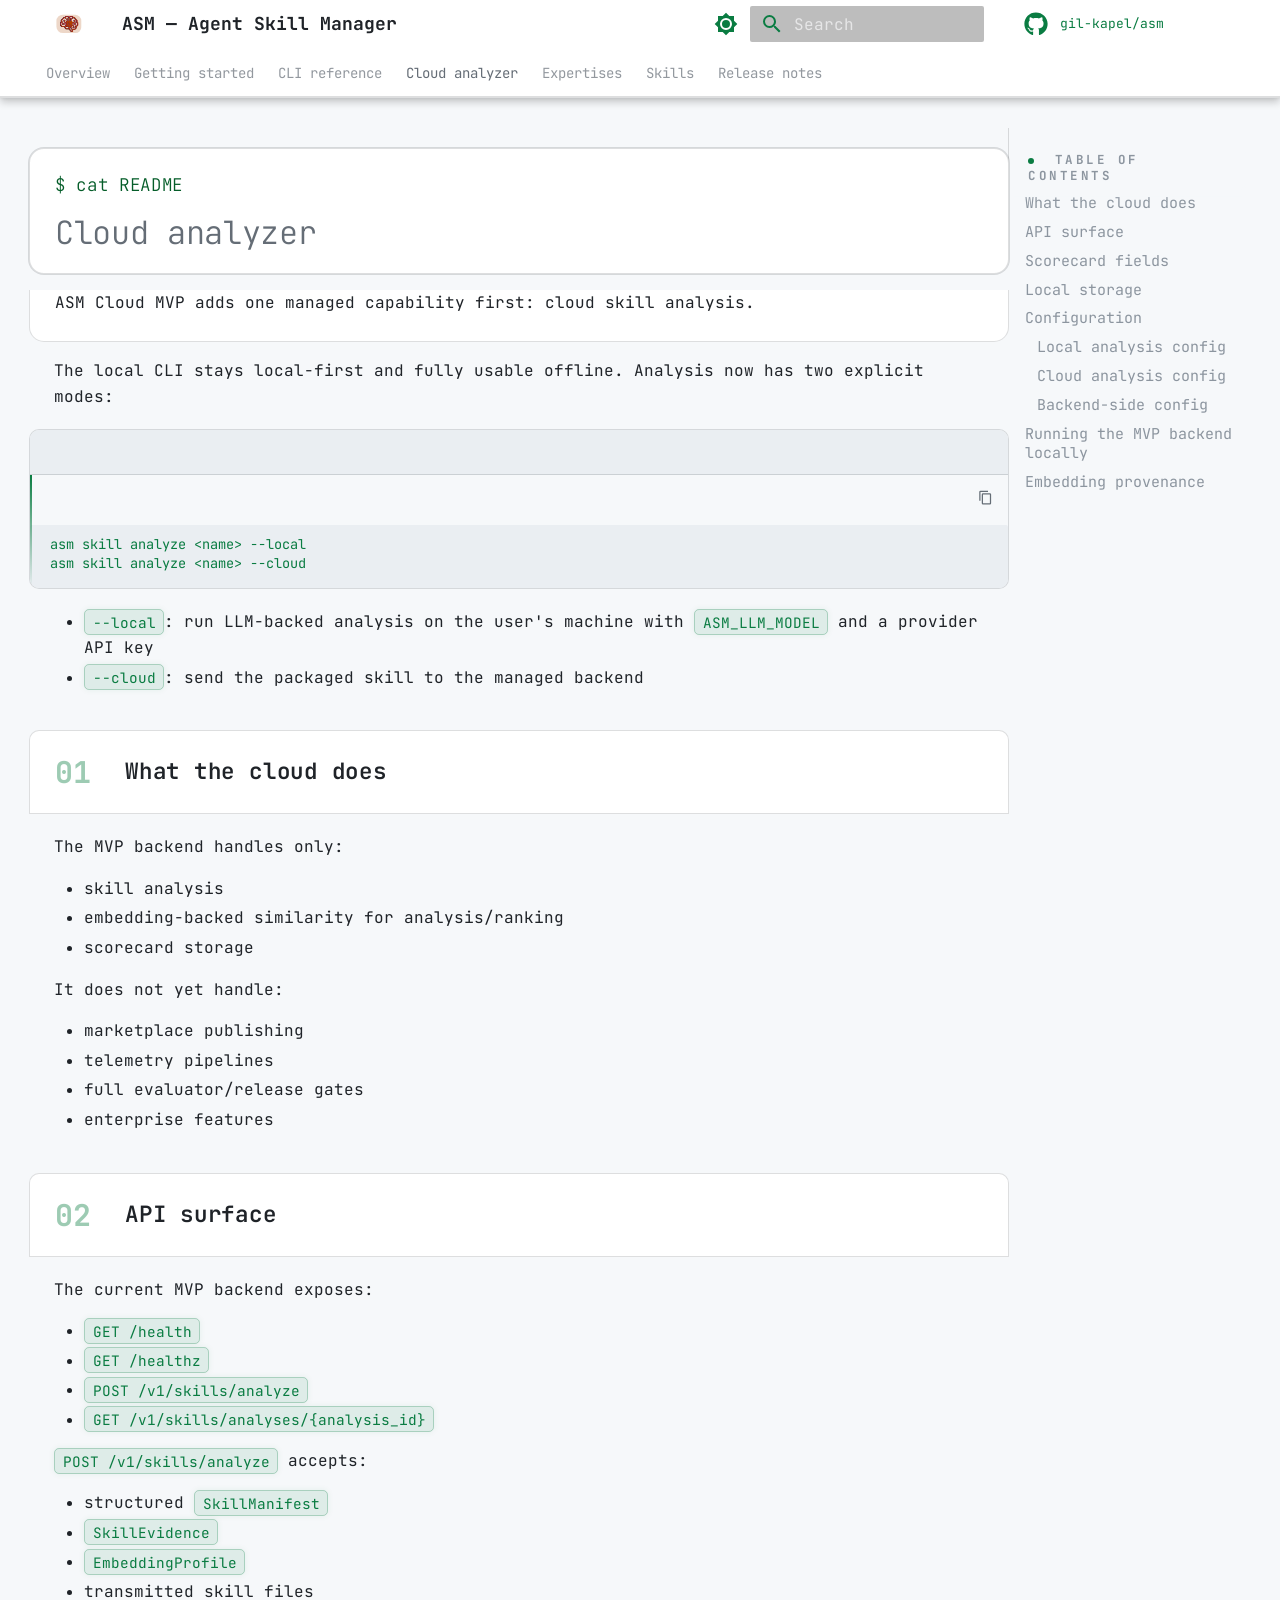
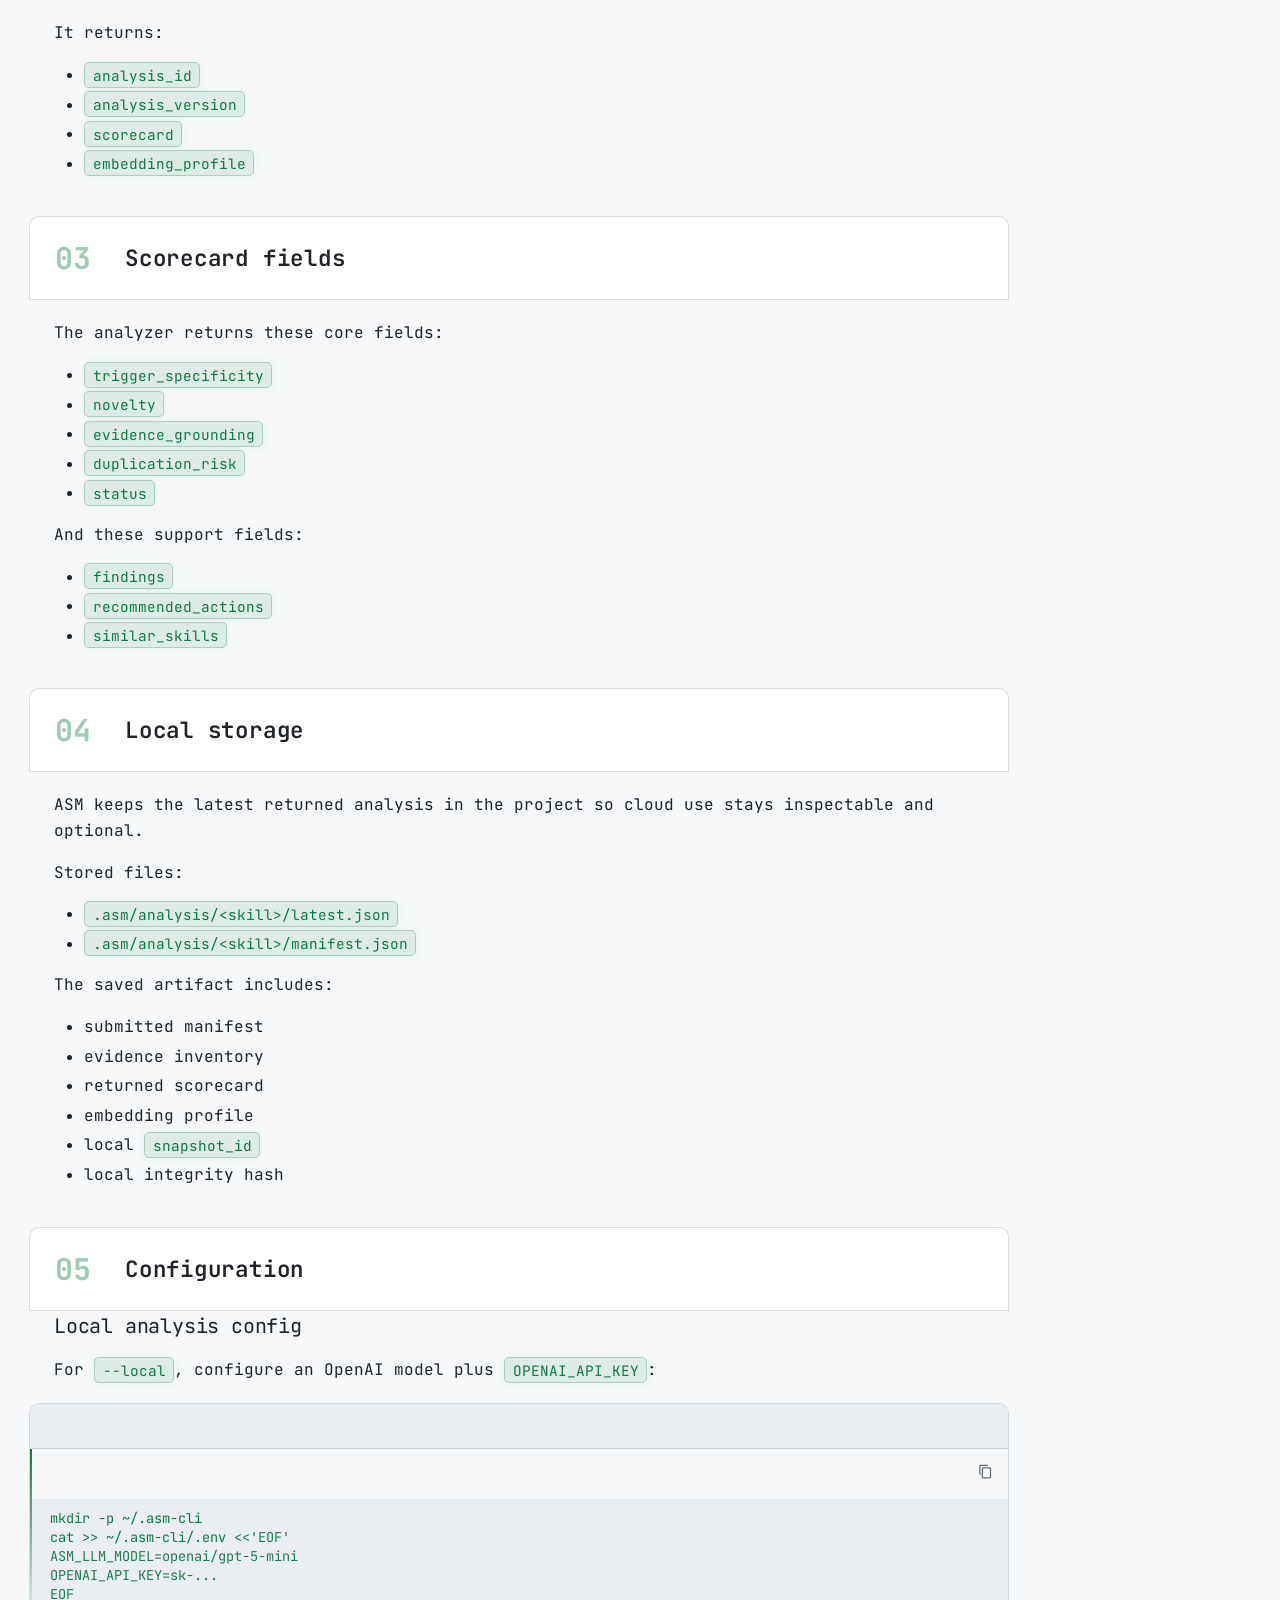
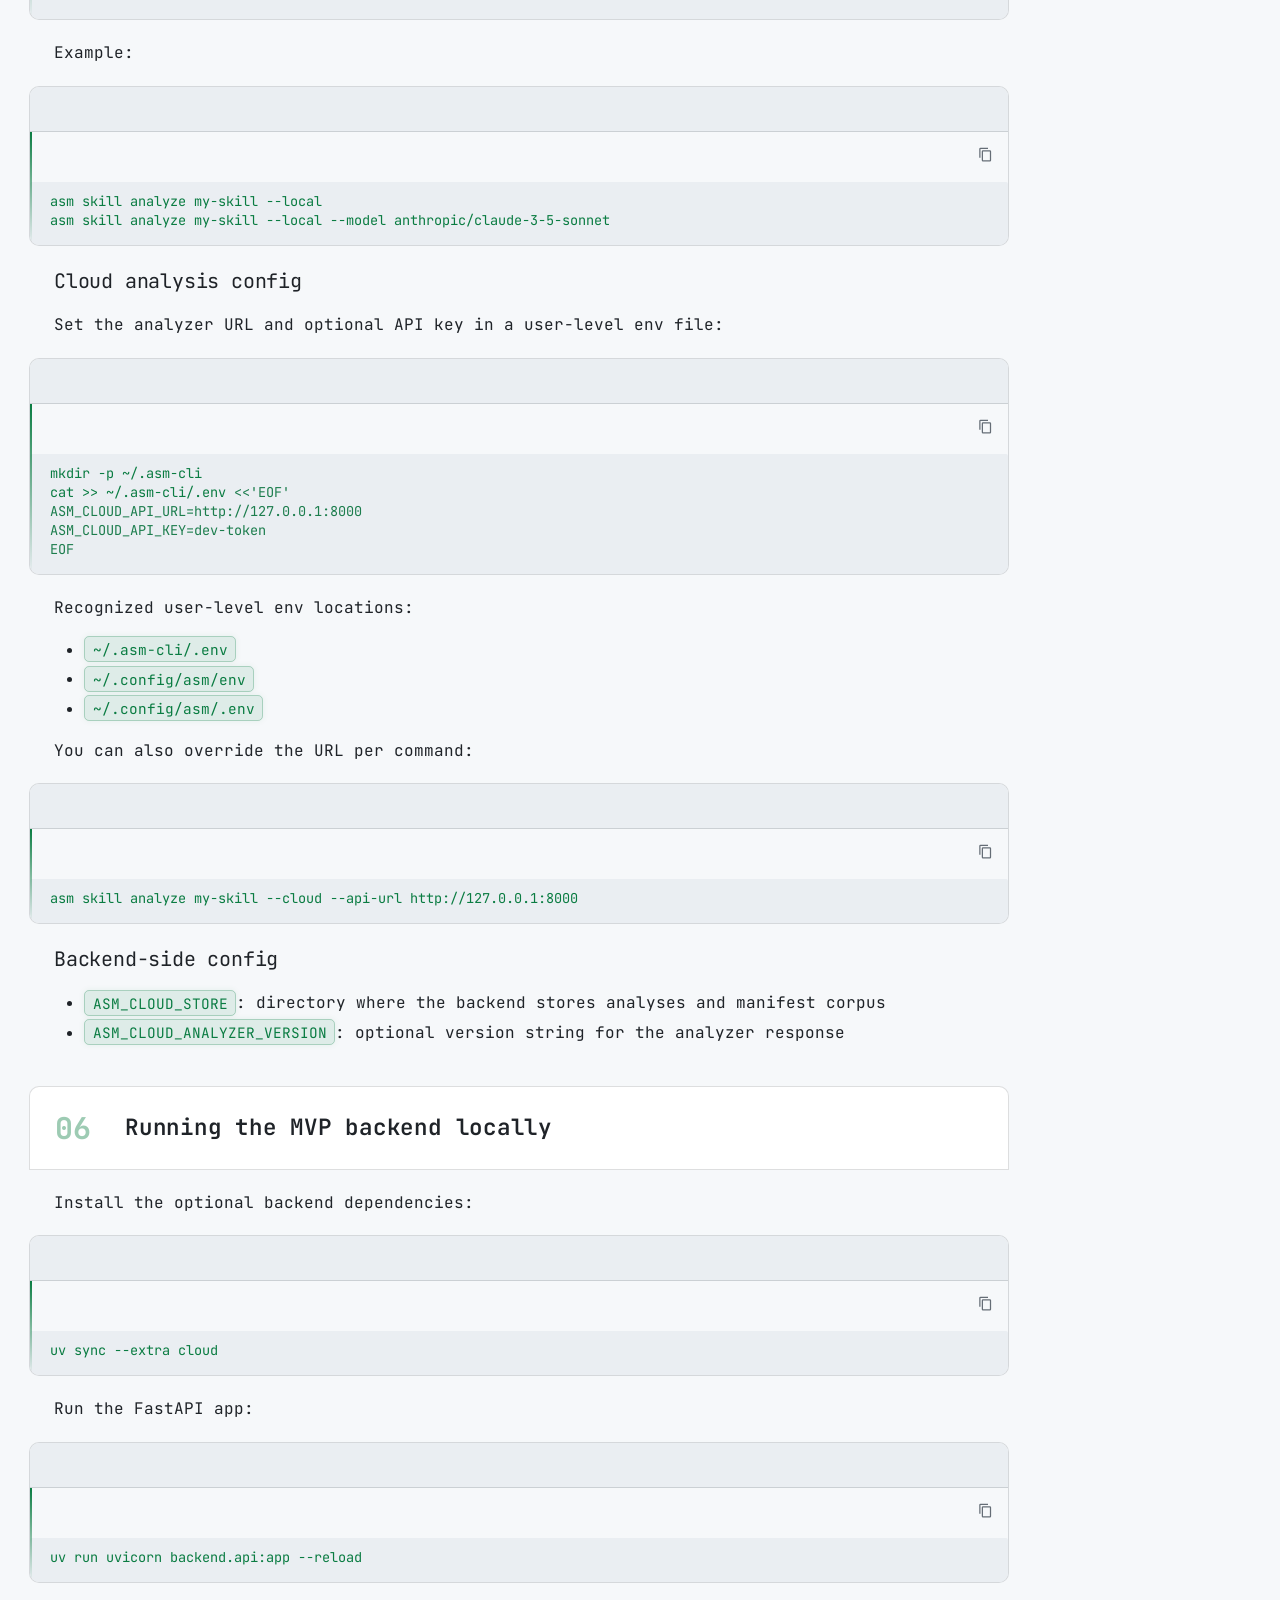
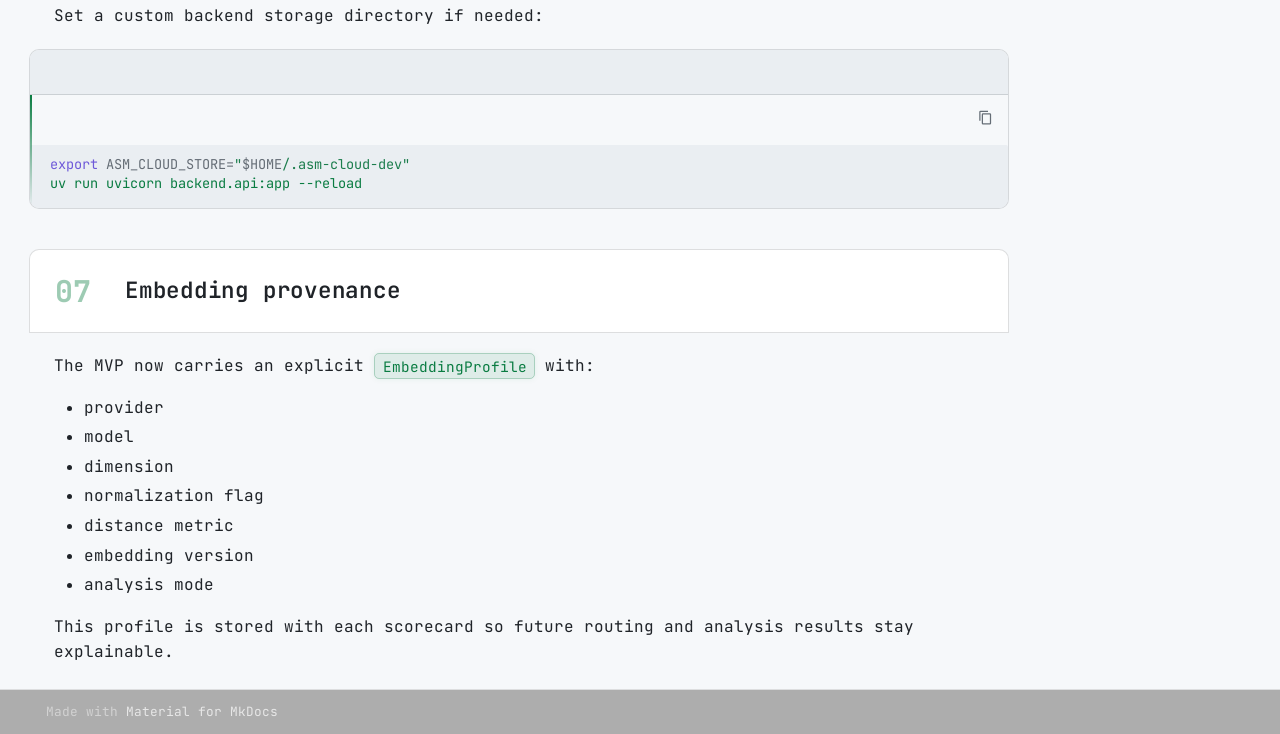
==== commit 6e3bb4ee: "remove lite llm" ====
--- a/site/cloud-analyzer/index.html
+++ b/site/cloud-analyzer/index.html
@@ -1055,7 +1055,7 @@
 </ul>
 <h2 id="configuration">Configuration</h2>
 <h3 id="local-analysis-config">Local analysis config</h3>
-<p>For <code>--local</code>, configure a LiteLLM model plus a provider key:</p>
+<p>For <code>--local</code>, configure an OpenAI model plus <code>OPENAI_API_KEY</code>:</p>
 <div class="highlight"><pre><span></span><code><a id="__codelineno-1-1" name="__codelineno-1-1" href="#__codelineno-1-1"></a>mkdir<span class="w"> </span>-p<span class="w"> </span>~/.asm-cli
 <a id="__codelineno-1-2" name="__codelineno-1-2" href="#__codelineno-1-2"></a>cat<span class="w"> </span>&gt;&gt;<span class="w"> </span>~/.asm-cli/.env<span class="w"> </span><span class="s">&lt;&lt;&#39;EOF&#39;</span>
 <a id="__codelineno-1-3" name="__codelineno-1-3" href="#__codelineno-1-3"></a><span class="s">ASM_LLM_MODEL=openai/gpt-5-mini</span>
